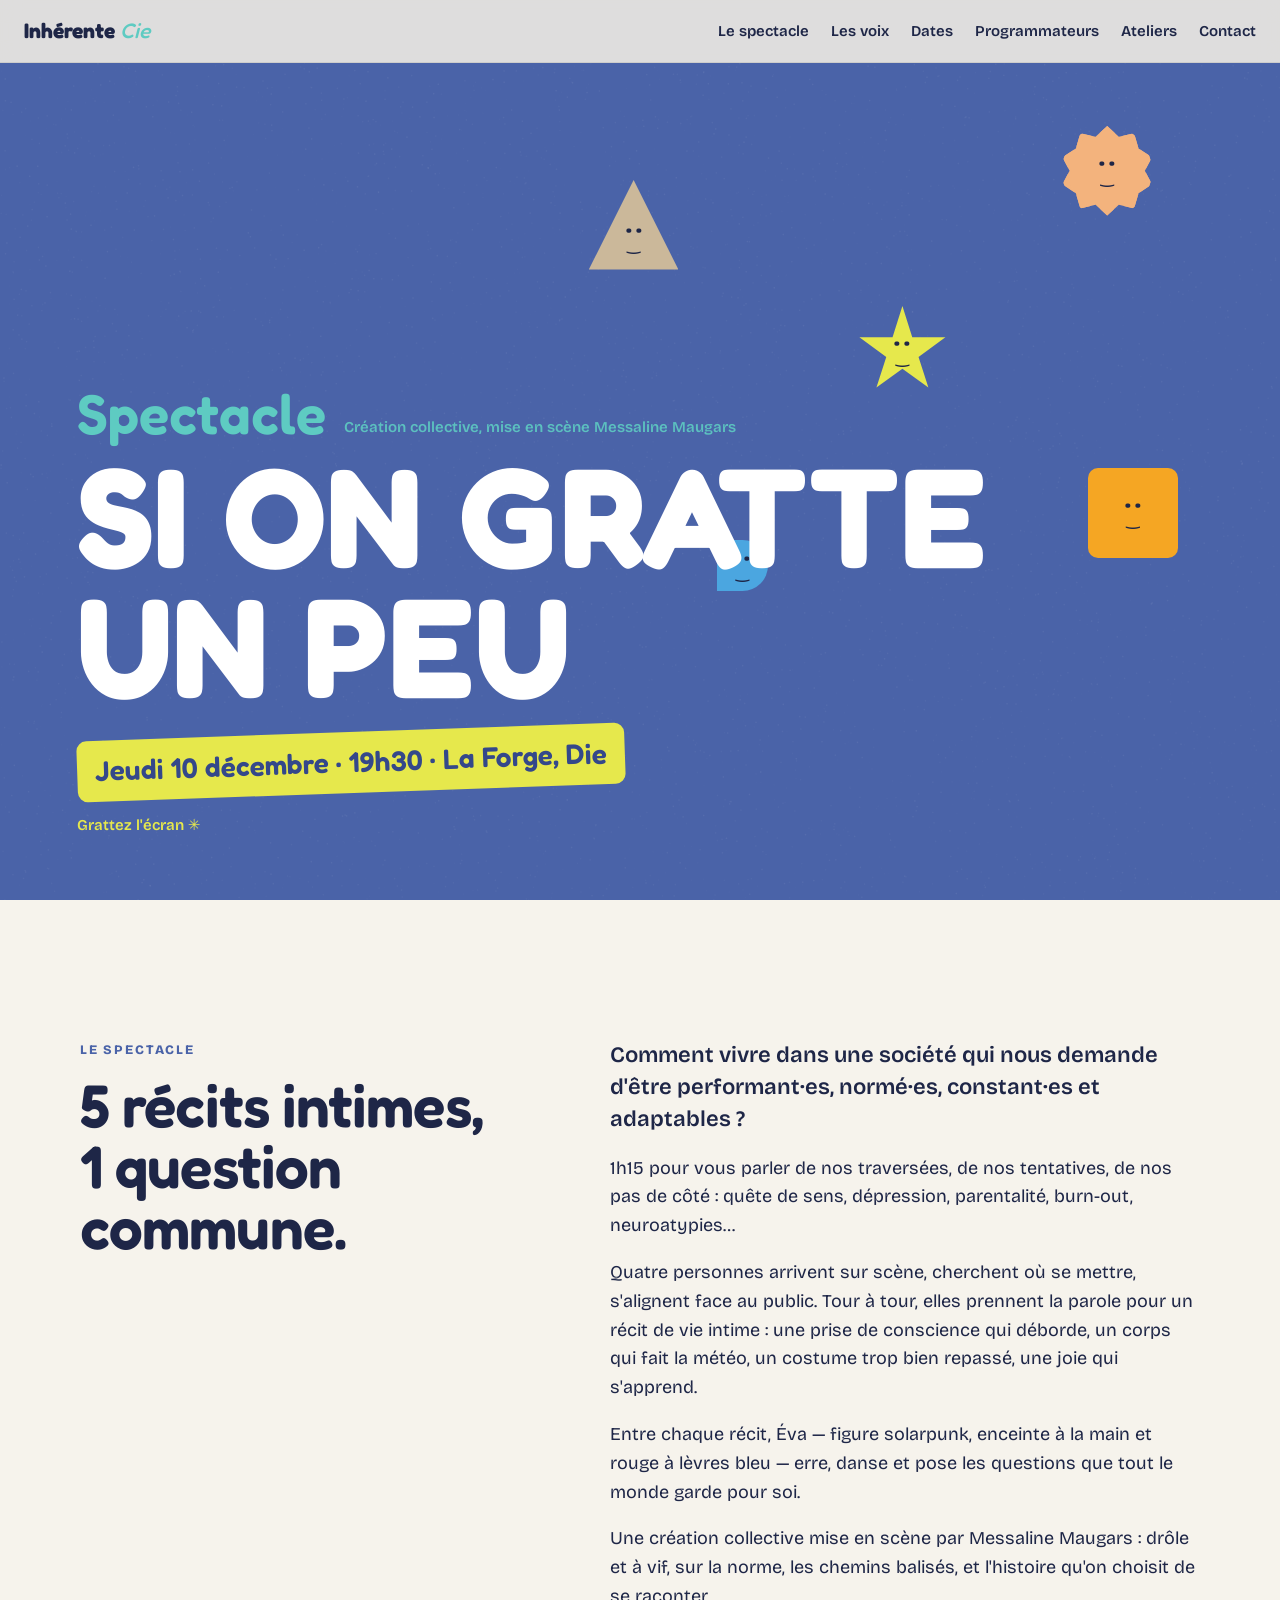
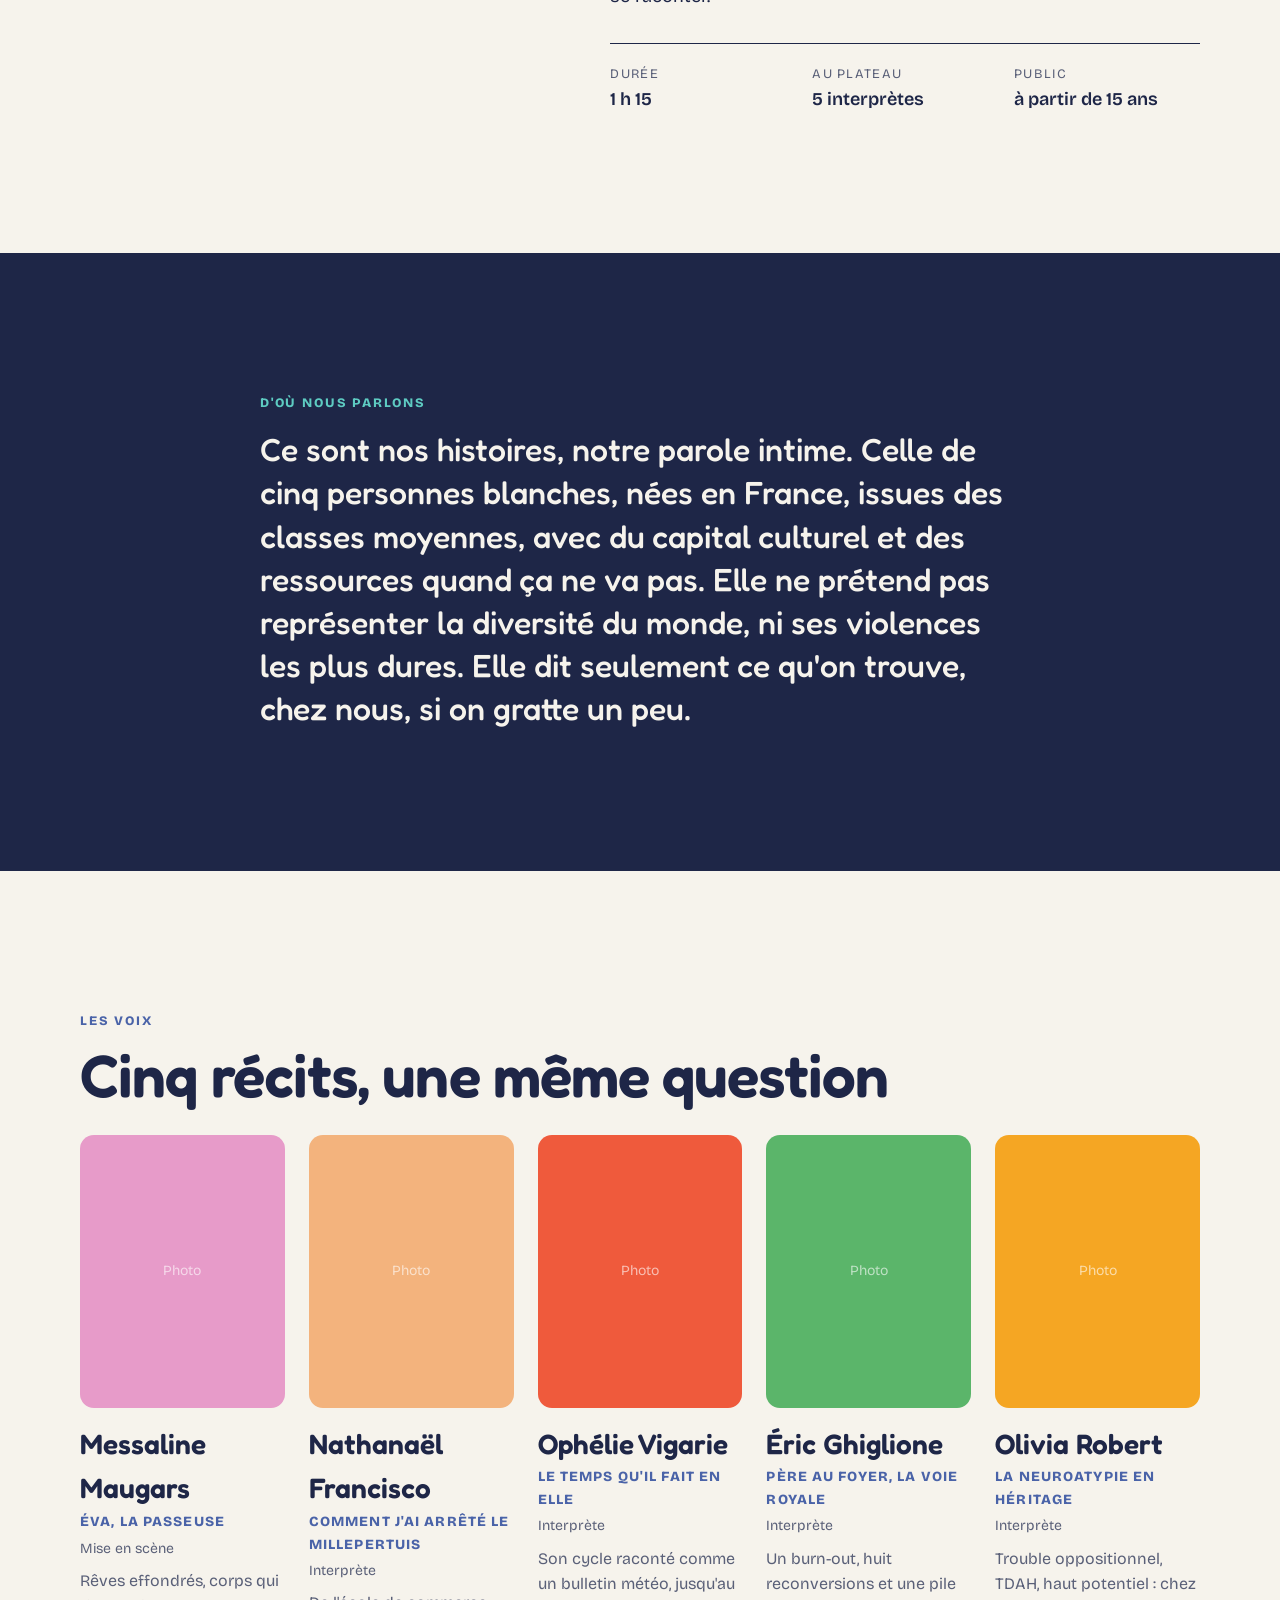
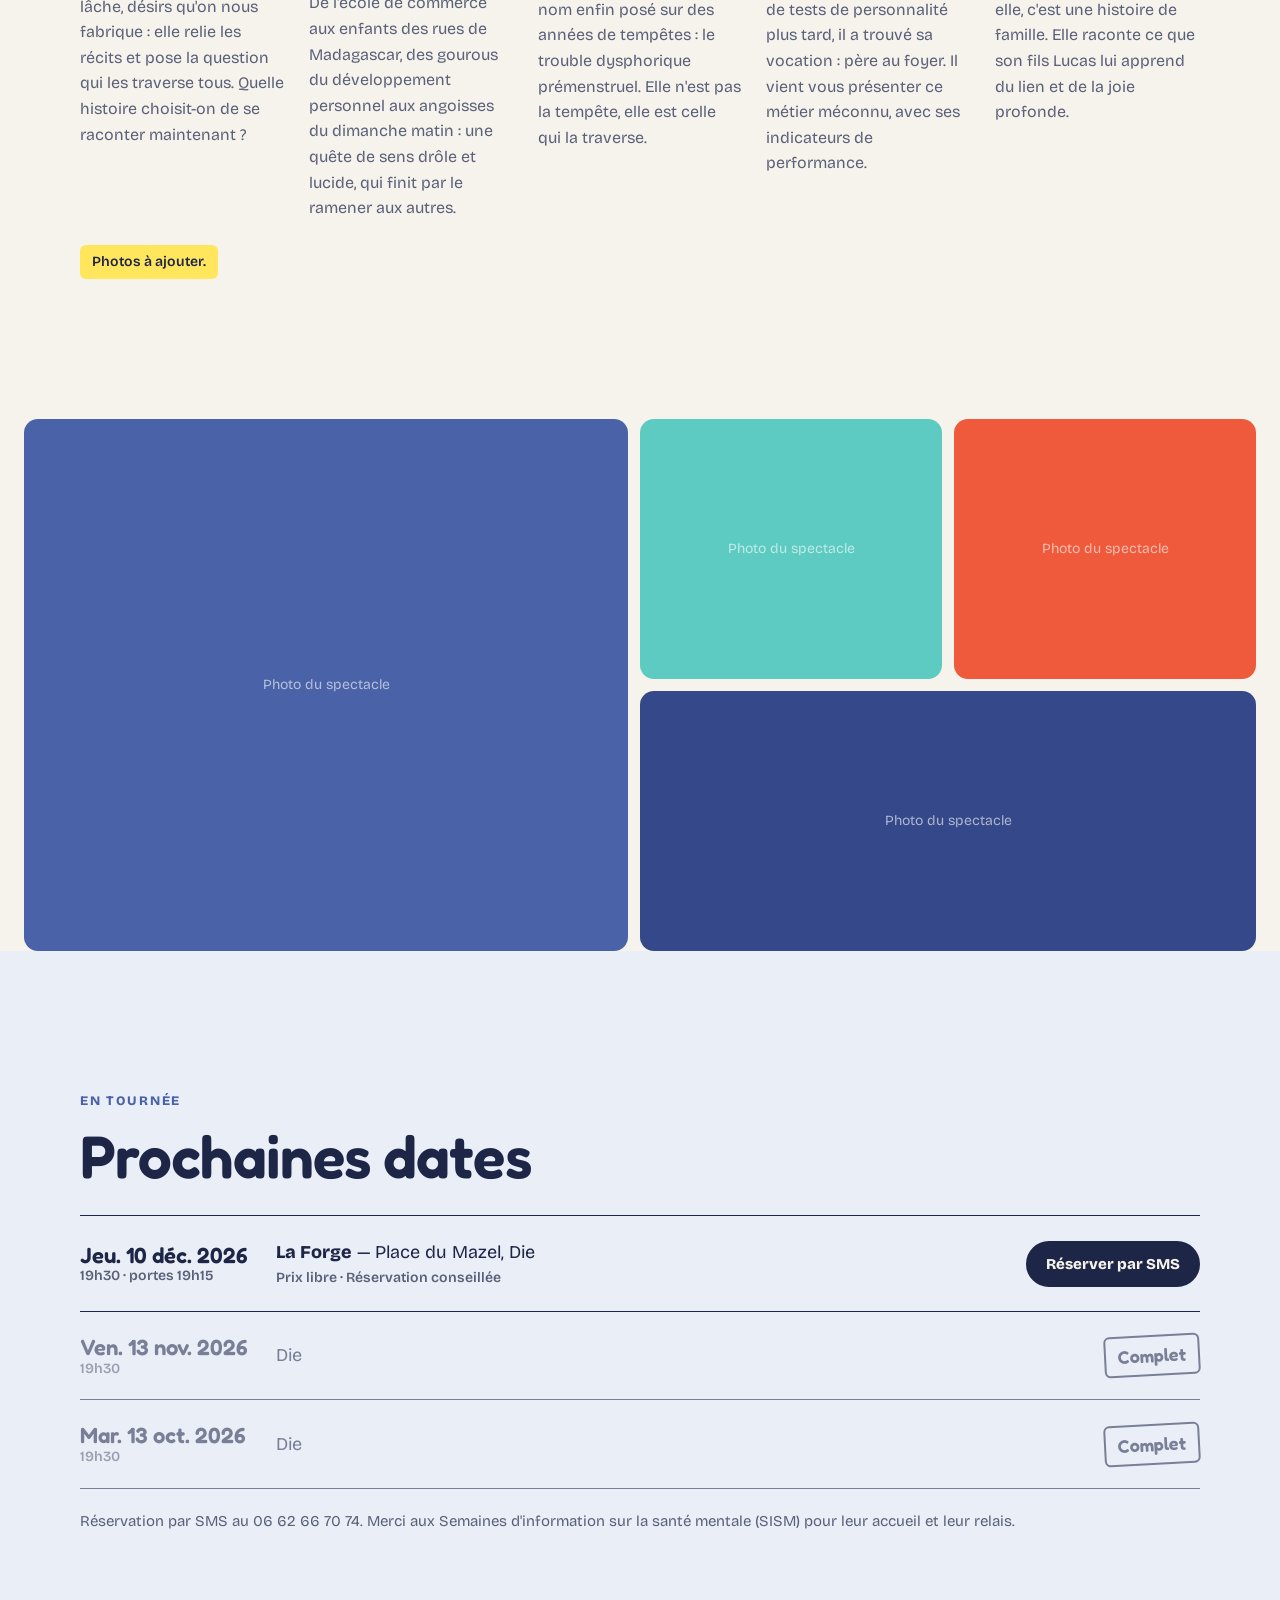
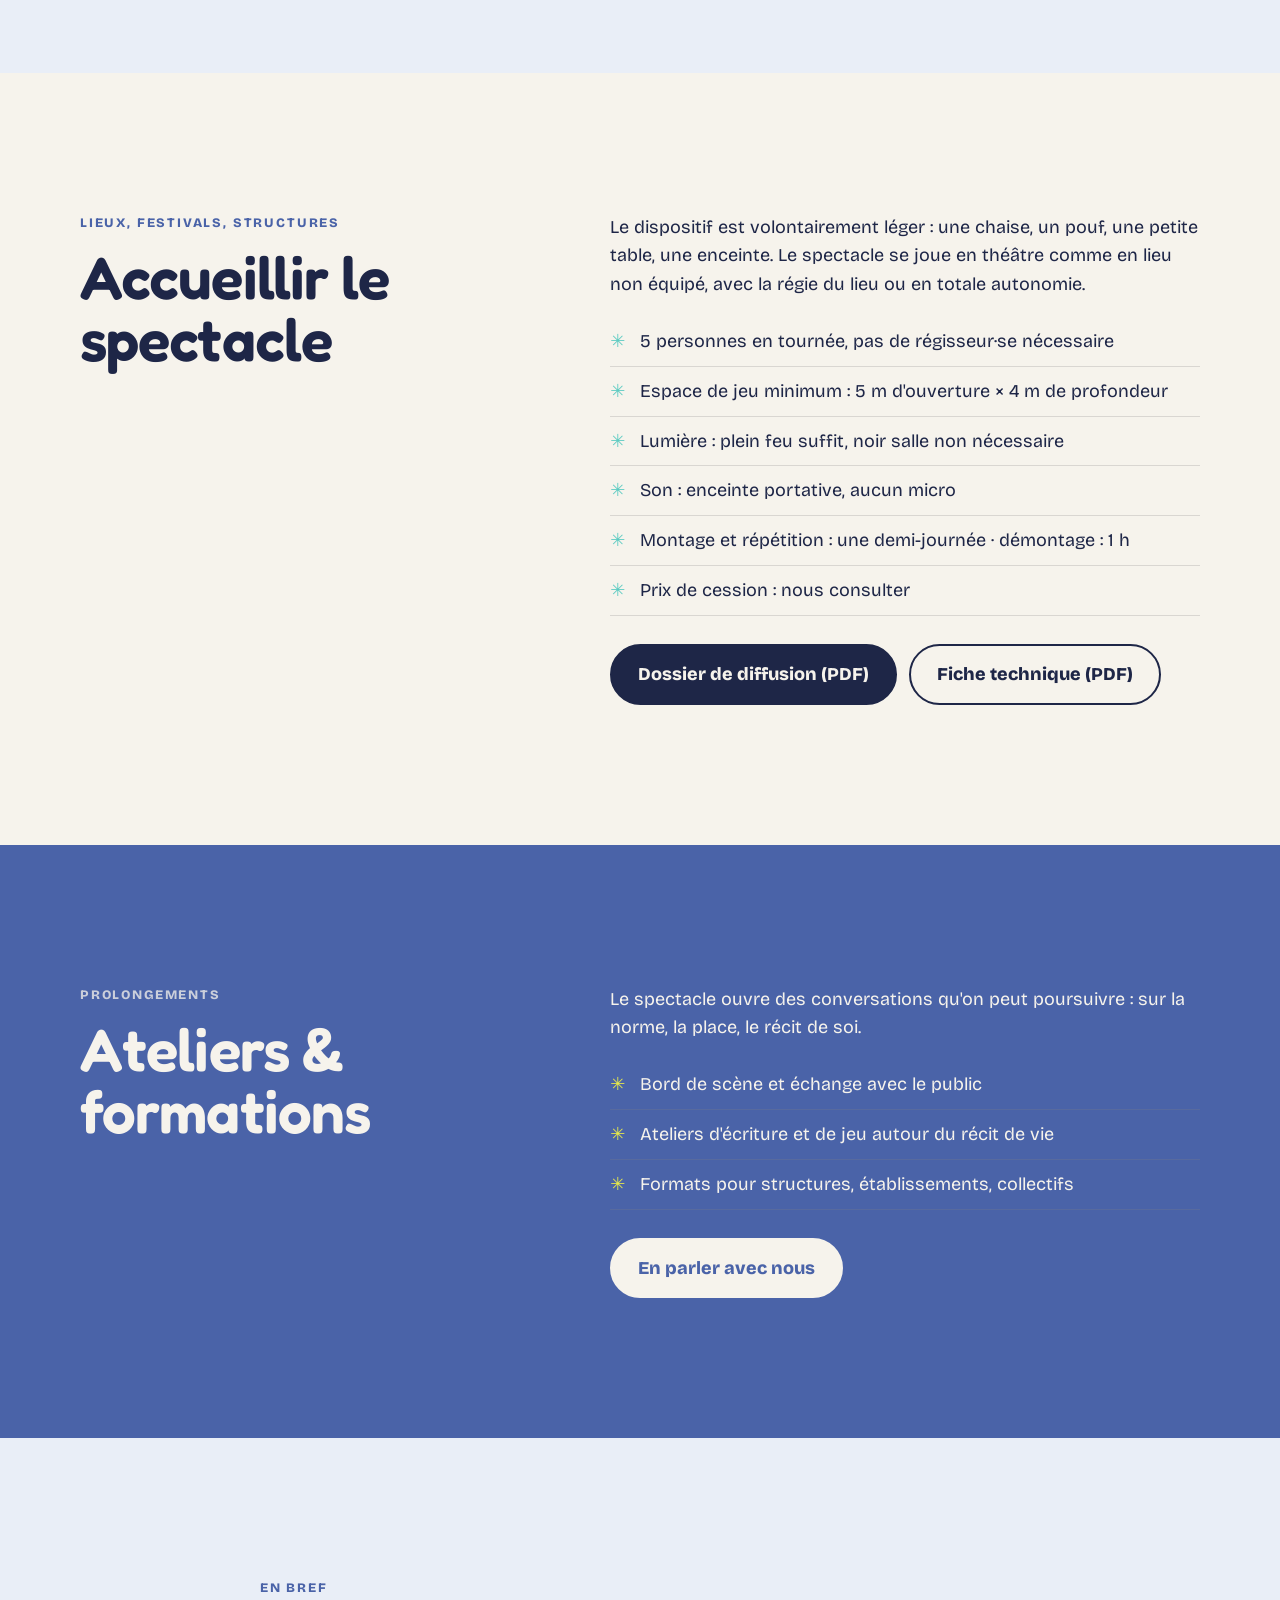
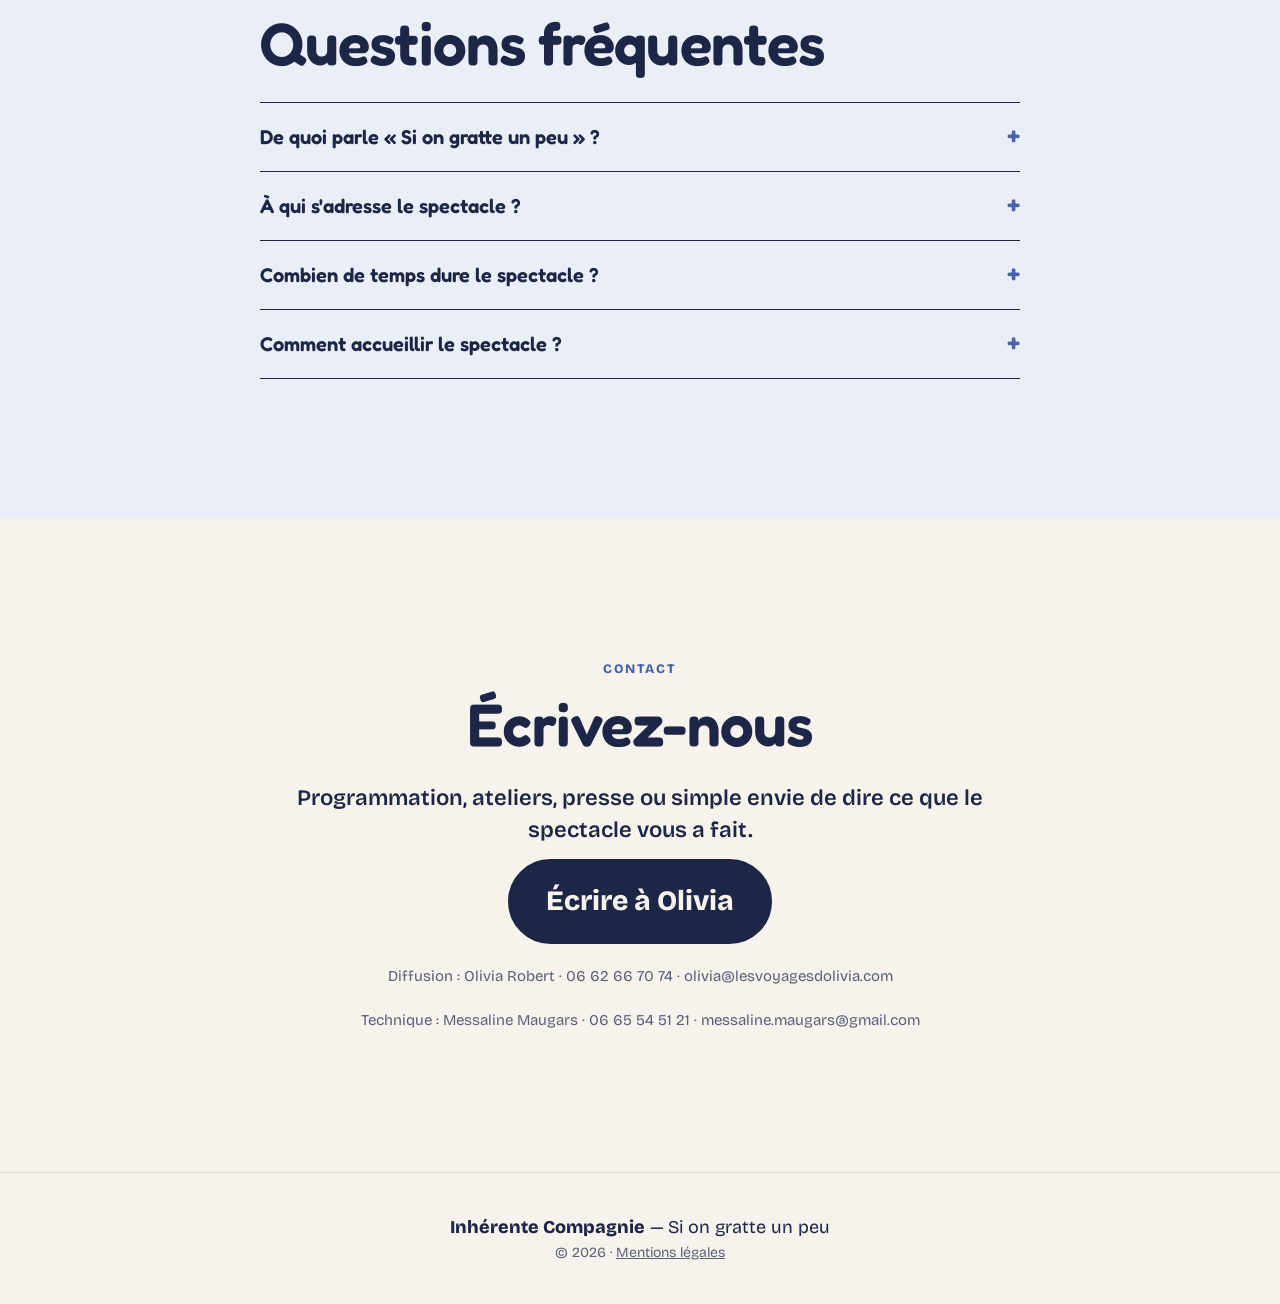
==== index.html @ b178ad60 "SEO / GEO : données structurées, FAQ, sitemap, robots, llms.txt, favicon Co-Authored-By: Claude Opus" ====
<!DOCTYPE html>
<html lang="fr">
<head>
  <meta charset="utf-8">
  <meta name="viewport" content="width=device-width, initial-scale=1">
  <title>Si on gratte un peu — spectacle sur la santé mentale et la norme · Inhérente Compagnie (Die, Drôme)</title>
  <meta name="description" content="Spectacle de théâtre sur la santé mentale : 5 récits intimes (burn-out, dépression, neuroatypies, parentalité, quête de sens). Création collective d'Inhérente Compagnie, Die (Drôme). 1h15, dès 15 ans. Dates, dossier de diffusion, ateliers.">
  <link rel="canonical" href="https://si-on-gratte-un-peu.nathanael-francisco.workers.dev/">
  <meta name="theme-color" content="#34488A">
  <link rel="icon" href="favicon.svg" type="image/svg+xml">
  <meta property="og:title" content="Si on gratte un peu — Inhérente Compagnie">
  <meta property="og:description" content="5 récits intimes, 1 question commune : comment vivre dans une société qui nous veut performant·es, normé·es et constant·es ? Théâtre, 1h15, dès 15 ans.">
  <meta property="og:type" content="website">
  <meta property="og:url" content="https://si-on-gratte-un-peu.nathanael-francisco.workers.dev/">
  <meta property="og:image" content="https://si-on-gratte-un-peu.nathanael-francisco.workers.dev/og-image.jpg">
  <meta property="og:image:width" content="1200">
  <meta property="og:image:height" content="630">
  <meta property="og:locale" content="fr_FR">
  <meta name="twitter:card" content="summary_large_image">
  <meta name="twitter:image" content="https://si-on-gratte-un-peu.nathanael-francisco.workers.dev/og-image.jpg">
  <link rel="stylesheet" href="style.css">
  <script type="application/ld+json">
{
 "@context": "https://schema.org",
 "@graph": [
  {
   "@type": "WebSite",
   "@id": "https://si-on-gratte-un-peu.nathanael-francisco.workers.dev/#site",
   "name": "Si on gratte un peu",
   "url": "https://si-on-gratte-un-peu.nathanael-francisco.workers.dev/",
   "inLanguage": "fr"
  },
  {
   "@type": "PerformingGroup",
   "@id": "https://si-on-gratte-un-peu.nathanael-francisco.workers.dev/#compagnie",
   "name": "Inhérente Compagnie",
   "url": "https://si-on-gratte-un-peu.nathanael-francisco.workers.dev/",
   "location": {
    "@type": "Place",
    "name": "Die",
    "address": {
     "@type": "PostalAddress",
     "addressLocality": "Die",
     "postalCode": "26150",
     "addressRegion": "Drôme",
     "addressCountry": "FR"
    }
   },
   "member": [
    {
     "@type": "Person",
     "name": "Messaline Maugars",
     "jobTitle": "Mise en scène, interprète d'Éva"
    },
    {
     "@type": "Person",
     "name": "Nathanaël Francisco",
     "jobTitle": "Interprète"
    },
    {
     "@type": "Person",
     "name": "Ophélie Vigarie",
     "jobTitle": "Interprète"
    },
    {
     "@type": "Person",
     "name": "Éric Ghiglione",
     "jobTitle": "Interprète"
    },
    {
     "@type": "Person",
     "name": "Olivia Robert",
     "jobTitle": "Interprète"
    }
   ],
   "contactPoint": {
    "@type": "ContactPoint",
    "contactType": "Diffusion",
    "name": "Olivia Robert",
    "email": "olivia@lesvoyagesdolivia.com",
    "telephone": "+33662667074"
   }
  },
  {
   "@type": "CreativeWork",
   "@id": "https://si-on-gratte-un-peu.nathanael-francisco.workers.dev/#spectacle",
   "name": "Si on gratte un peu",
   "genre": [
    "Théâtre",
    "Récit de vie",
    "Seul-en-scène"
   ],
   "inLanguage": "fr",
   "typicalAgeRange": "15-",
   "timeRequired": "PT1H15M",
   "about": [
    "Santé mentale",
    "Norme sociale",
    "Burn-out",
    "Dépression",
    "Neuroatypie",
    "Parentalité",
    "Trouble dysphorique prémenstruel",
    "Quête de sens"
   ],
   "description": "Création collective : quatre récits de vie et une passeuse. Comment vivre dans une société qui nous demande d'être performant·es, normé·es, constant·es et adaptables ?",
   "director": {
    "@type": "Person",
    "name": "Messaline Maugars"
   },
   "creator": {
    "@id": "https://si-on-gratte-un-peu.nathanael-francisco.workers.dev/#compagnie"
   },
   "image": "https://si-on-gratte-un-peu.nathanael-francisco.workers.dev/og-image.jpg"
  },
  {
   "@type": "TheaterEvent",
   "name": "Si on gratte un peu",
   "startDate": "2026-12-10T19:30:00+01:00",
   "doorTime": "2026-12-10T19:15:00+01:00",
   "duration": "PT1H15M",
   "eventStatus": "https://schema.org/EventScheduled",
   "eventAttendanceMode": "https://schema.org/OfflineEventAttendanceMode",
   "location": {
    "@type": "Place",
    "name": "La Forge",
    "address": {
     "@type": "PostalAddress",
     "streetAddress": "Place du Mazel",
     "addressLocality": "Die",
     "postalCode": "26150",
     "addressRegion": "Drôme",
     "addressCountry": "FR"
    }
   },
   "image": "https://si-on-gratte-un-peu.nathanael-francisco.workers.dev/og-image.jpg",
   "description": "Théâtre, 5 récits intimes sur la santé mentale et la norme. Dès 15 ans. Prix libre, réservation conseillée par SMS au 06 62 66 70 74.",
   "performer": {
    "@id": "https://si-on-gratte-un-peu.nathanael-francisco.workers.dev/#compagnie"
   },
   "organizer": {
    "@id": "https://si-on-gratte-un-peu.nathanael-francisco.workers.dev/#compagnie"
   },
   "workPerformed": {
    "@id": "https://si-on-gratte-un-peu.nathanael-francisco.workers.dev/#spectacle"
   },
   "typicalAgeRange": "15-",
   "isAccessibleForFree": false,
   "offers": {
    "@type": "Offer",
    "description": "Prix libre",
    "url": "https://si-on-gratte-un-peu.nathanael-francisco.workers.dev/#dates",
    "availability": "https://schema.org/InStock"
   }
  },
  {
   "@type": "FAQPage",
   "mainEntity": [
    {
     "@type": "Question",
     "name": "De quoi parle « Si on gratte un peu » ?",
     "acceptedAnswer": {
      "@type": "Answer",
      "text": "De santé mentale et de norme : quatre personnes racontent un pan de leur vie (quête de sens, trouble dysphorique prémenstruel, burn-out et reconversion, neuroatypie et parentalité), reliées par Éva, une passeuse qui interroge la salle."
     }
    },
    {
     "@type": "Question",
     "name": "À qui s'adresse le spectacle ?",
     "acceptedAnswer": {
      "@type": "Answer",
      "text": "À toute personne à partir de 15 ans : grand public, lycées, structures de santé mentale, médiathèques, festivals, entreprises et collectivités."
     }
    },
    {
     "@type": "Question",
     "name": "Combien de temps dure le spectacle ?",
     "acceptedAnswer": {
      "@type": "Answer",
      "text": "1 h 15, sans entracte. Il peut être suivi d'un bord de scène avec l'équipe."
     }
    },
    {
     "@type": "Question",
     "name": "Comment accueillir le spectacle ?",
     "acceptedAnswer": {
      "@type": "Answer",
      "text": "Le dispositif est léger (une chaise, un pouf, une table, une enceinte) et joue en salle équipée ou non. Contact diffusion : Olivia Robert, 06 62 66 70 74, olivia@lesvoyagesdolivia.com. Dossier de diffusion et fiche technique téléchargeables sur le site."
     }
    }
   ]
  }
 ]
}
  </script>
</head>
<body>

<header class="nav">
  <a href="#top" class="nav__logo">Inhérente <em>Cie</em></a>
  <button class="nav__toggle" aria-expanded="false" aria-controls="menu">Menu</button>
  <nav id="menu" class="nav__links">
    <a href="#spectacle">Le spectacle</a>
    <a href="#equipe">Les voix</a>
    <a href="#dates">Dates</a>
    <a href="#pros">Programmateurs</a>
    <a href="#ateliers">Ateliers</a>
    <a href="#contact">Contact</a>
  </nav>
</header>

<main id="top">

  <!-- HERO : carte à gratter -->
  <section class="hero">
    <div class="hero__reveal" aria-hidden="true">
      <p>Qui est vraiment libre ?</p>
      <p>J'avance ou j'avance pas ?</p>
      <p>Réussir, ça veut dire quoi ?</p>
      <p>Quelle histoire je décide de me raconter ?</p>
    </div>
    <canvas class="hero__scratch" aria-hidden="true"></canvas>
    <div class="shapes" aria-hidden="true">
      <span class="shape shape--flower"></span>
      <span class="shape shape--star"></span>
      <span class="shape shape--tri"></span>
      <span class="shape shape--square"></span>
      <span class="shape shape--moon"></span>
    </div>
    <div class="hero__title">
      <p class="hero__kicker">Spectacle <small>Création collective, mise en scène Messaline Maugars</small></p>
      <h1>Si on gratte<br>un peu</h1>
      <a class="hero__date" href="#dates">Jeudi 10 décembre · 19h30 · La Forge, Die</a>
      <p class="hero__hint">Grattez l'écran ✳</p>
    </div>
  </section>

  <!-- LE SPECTACLE -->
  <section id="spectacle" class="section">
    <div class="wrap two-col">
      <div>
        <p class="kicker">Le spectacle</p>
        <h2>5 récits intimes,<br>1 question commune.</h2>
      </div>
      <div class="prose">
        <p class="lead">Comment vivre dans une société qui nous demande d'être performant·es, normé·es, constant·es et adaptables ?</p>
        <p>1h15 pour vous parler de nos traversées, de nos tentatives, de nos pas de côté : quête de sens, dépression, parentalité, burn-out, neuroatypies…</p>
        <p>Quatre personnes arrivent sur scène, cherchent où se mettre, s'alignent face au public. Tour à tour, elles prennent la parole pour un récit de vie intime : une prise de conscience qui déborde, un corps qui fait la météo, un costume trop bien repassé, une joie qui s'apprend.</p>
        <p>Entre chaque récit, Éva — figure solarpunk, enceinte à la main et rouge à lèvres bleu — erre, danse et pose les questions que tout le monde garde pour soi.</p>
        <p>Une création collective mise en scène par Messaline Maugars : drôle et à vif, sur la norme, les chemins balisés, et l'histoire qu'on choisit de se raconter.</p>
        <dl class="facts">
          <div><dt>Durée</dt><dd>1 h 15</dd></div>
          <div><dt>Au plateau</dt><dd>5 interprètes</dd></div>
          <div><dt>Public</dt><dd>à partir de 15 ans</dd></div>
        </dl>
      </div>
    </div>
  </section>

  <!-- D'OÙ NOUS PARLONS -->
  <section class="section section--ink">
    <div class="wrap narrow">
      <p class="kicker">D'où nous parlons</p>
      <p class="statement">Ce sont nos histoires, notre parole intime. Celle de cinq personnes blanches, nées en France, issues des classes moyennes, avec du capital culturel et des ressources quand ça ne va pas. Elle ne prétend pas représenter la diversité du monde, ni ses violences les plus dures. Elle dit seulement ce qu'on trouve, chez nous, si on gratte un peu.</p>
    </div>
  </section>

  <!-- L'ÉQUIPE -->
  <section id="equipe" class="section">
    <div class="wrap">
      <p class="kicker">Les voix</p>
      <h2>Cinq récits, une même question</h2>
      <div class="cards">
        <article class="card">
          <div class="card__img" style="--tone:#E79BC9"><span>Photo</span></div>
          <h3>Messaline Maugars</h3>
          <p class="card__role">Éva, la passeuse</p>
          <p class="card__sub">Mise en scène</p>
          <p>Rêves effondrés, corps qui lâche, désirs qu'on nous fabrique : elle relie les récits et pose la question qui les traverse tous. Quelle histoire choisit-on de se raconter maintenant ?</p>
        </article>
        <article class="card">
          <div class="card__img" style="--tone:#F3B37D"><span>Photo</span></div>
          <h3>Nathanaël Francisco</h3>
          <p class="card__role">Comment j'ai arrêté le millepertuis</p>
          <p class="card__sub">Interprète</p>
          <p>De l'école de commerce aux enfants des rues de Madagascar, des gourous du développement personnel aux angoisses du dimanche matin : une quête de sens drôle et lucide, qui finit par le ramener aux autres.</p>
        </article>
        <article class="card">
          <div class="card__img" style="--tone:#EF5A3C"><span>Photo</span></div>
          <h3>Ophélie Vigarie</h3>
          <p class="card__role">Le temps qu'il fait en elle</p>
          <p class="card__sub">Interprète</p>
          <p>Son cycle raconté comme un bulletin météo, jusqu'au nom enfin posé sur des années de tempêtes : le trouble dysphorique prémenstruel. Elle n'est pas la tempête, elle est celle qui la traverse.</p>
        </article>
        <article class="card">
          <div class="card__img" style="--tone:#5BB56A"><span>Photo</span></div>
          <h3>Éric Ghiglione</h3>
          <p class="card__role">Père au foyer, la voie royale</p>
          <p class="card__sub">Interprète</p>
          <p>Un burn-out, huit reconversions et une pile de tests de personnalité plus tard, il a trouvé sa vocation : père au foyer. Il vient vous présenter ce métier méconnu, avec ses indicateurs de performance.</p>
        </article>
        <article class="card">
          <div class="card__img" style="--tone:#F5A623"><span>Photo</span></div>
          <h3>Olivia Robert</h3>
          <p class="card__role">La neuroatypie en héritage</p>
          <p class="card__sub">Interprète</p>
          <p>Trouble oppositionnel, TDAH, haut potentiel : chez elle, c'est une histoire de famille. Elle raconte ce que son fils Lucas lui apprend du lien et de la joie profonde.</p>
        </article>
      </div>
      <p class="todo-block">Photos à ajouter.</p>
    </div>
  </section>

  <!-- GALERIE -->
  <section class="section section--tight">
    <div class="gallery">
      <figure style="--tone:#4A63A8"><span>Photo du spectacle</span></figure>
      <figure style="--tone:#5ECBC2"><span>Photo du spectacle</span></figure>
      <figure style="--tone:#EF5A3C"><span>Photo du spectacle</span></figure>
      <figure style="--tone:#34488A"><span>Photo du spectacle</span></figure>
    </div>
  </section>

  <!-- DATES -->
  <section id="dates" class="section section--paper">
    <div class="wrap">
      <p class="kicker">En tournée</p>
      <h2>Prochaines dates</h2>
      <ul class="dates">
        <li class="dates--next">
          <time>Jeu. 10 déc. 2026<small>19h30 · portes 19h15</small></time>
          <span class="dates__place"><strong>La Forge</strong> — Place du Mazel, Die<br><small>Prix libre · Réservation conseillée</small></span>
          <a class="btn btn--small" href="sms:+33662667074">Réserver par SMS</a>
        </li>
        <li class="dates--past">
          <time>Ven. 13 nov. 2026<small>19h30</small></time>
          <span class="dates__place">Die</span>
          <span class="tag">Complet</span>
        </li>
        <li class="dates--past">
          <time>Mar. 13 oct. 2026<small>19h30</small></time>
          <span class="dates__place">Die</span>
          <span class="tag">Complet</span>
        </li>
      </ul>
      <p class="dates__note">Réservation par SMS au 06 62 66 70 74. Merci aux Semaines d'information sur la santé mentale (SISM) pour leur accueil et leur relais.</p>
    </div>
  </section>

  <!-- PROGRAMMATEURS -->
  <section id="pros" class="section">
    <div class="wrap two-col">
      <div>
        <p class="kicker">Lieux, festivals, structures</p>
        <h2>Accueillir le spectacle</h2>
      </div>
      <div class="prose">
        <p>Le dispositif est volontairement léger : une chaise, un pouf, une petite table, une enceinte. Le spectacle se joue en théâtre comme en lieu non équipé, avec la régie du lieu ou en totale autonomie.</p>
        <ul class="checklist">
          <li>5 personnes en tournée, pas de régisseur·se nécessaire</li>
          <li>Espace de jeu minimum : 5 m d'ouverture × 4 m de profondeur</li>
          <li>Lumière : plein feu suffit, noir salle non nécessaire</li>
          <li>Son : enceinte portative, aucun micro</li>
          <li>Montage et répétition : une demi-journée · démontage : 1 h</li>
          <li>Prix de cession : nous consulter</li>
        </ul>
        <div class="btn-row">
          <a class="btn" href="docs/dossier-de-diffusion.pdf" download>Dossier de diffusion (PDF)</a>
          <a class="btn btn--ghost" href="docs/fiche-technique.pdf" download>Fiche technique (PDF)</a>
        </div>
      </div>
    </div>
  </section>

  <!-- ATELIERS -->
  <section id="ateliers" class="section section--blue">
    <div class="wrap two-col">
      <div>
        <p class="kicker">Prolongements</p>
        <h2>Ateliers &amp; formations</h2>
      </div>
      <div class="prose">
        <p>Le spectacle ouvre des conversations qu'on peut poursuivre : sur la norme, la place, le récit de soi.</p>
        <ul class="checklist">
          <li>Bord de scène et échange avec le public</li>
          <li>Ateliers d'écriture et de jeu autour du récit de vie</li>
          <li>Formats pour structures, établissements, collectifs</li>
        </ul>
        <a class="btn btn--light" href="#contact">En parler avec nous</a>
      </div>
    </div>
  </section>

  <!-- QUESTIONS -->
  <section id="questions" class="section section--paper">
    <div class="wrap narrow">
      <p class="kicker">En bref</p>
      <h2>Questions fréquentes</h2>
      <details class="faq"><summary>De quoi parle « Si on gratte un peu » ?</summary><p>De santé mentale et de norme : quatre personnes racontent un pan de leur vie (quête de sens, trouble dysphorique prémenstruel, burn-out et reconversion, neuroatypie et parentalité), reliées par Éva, une passeuse qui interroge la salle.</p></details>
      <details class="faq"><summary>À qui s'adresse le spectacle ?</summary><p>À toute personne à partir de 15 ans : grand public, lycées, structures de santé mentale, médiathèques, festivals, entreprises et collectivités.</p></details>
      <details class="faq"><summary>Combien de temps dure le spectacle ?</summary><p>1 h 15, sans entracte. Il peut être suivi d'un bord de scène avec l'équipe.</p></details>
      <details class="faq"><summary>Comment accueillir le spectacle ?</summary><p>Le dispositif est léger (une chaise, un pouf, une table, une enceinte) et joue en salle équipée ou non. Contact diffusion : Olivia Robert, 06 62 66 70 74, olivia@lesvoyagesdolivia.com. Dossier de diffusion et fiche technique téléchargeables sur le site.</p></details>
    </div>
  </section>

  <!-- CONTACT -->
  <section id="contact" class="section">
    <div class="wrap narrow center">
      <p class="kicker">Contact</p>
      <h2>Écrivez-nous</h2>
      <p class="lead">Programmation, ateliers, presse ou simple envie de dire ce que le spectacle vous a fait.</p>
      <a class="btn btn--big" href="mailto:olivia@lesvoyagesdolivia.com">Écrire à Olivia</a>
      <p class="dates__note">Diffusion : Olivia Robert · 06 62 66 70 74 · olivia@lesvoyagesdolivia.com</p>
      <p class="dates__note">Technique : Messaline Maugars · 06 65 54 51 21 · messaline.maugars@gmail.com</p>
    </div>
  </section>

</main>

<footer class="footer">
  <p><strong>Inhérente Compagnie</strong> — Si on gratte un peu</p>
  <p class="footer__small">© 2026 · <a href="mentions-legales.html">Mentions légales</a></p>
</footer>

<script src="script.js"></script>
<!-- Cloudflare Web Analytics --><script type='module' src='https://static.cloudflareinsights.com/beacon.min.js' data-cf-beacon='{"token": "e9c5924e8b8c4d1e94baeeb51bc5abc8"}'></script><!-- End Cloudflare Web Analytics -->
</body>
</html>
---- style.css ----
@font-face { font-family: "Fredoka"; src: url("fonts/fredoka-latin-500-normal.woff2") format("woff2"); font-weight: 500; font-display: swap; }
@font-face { font-family: "Fredoka"; src: url("fonts/fredoka-latin-600-normal.woff2") format("woff2"); font-weight: 600; font-display: swap; }
@font-face { font-family: "Fredoka"; src: url("fonts/fredoka-latin-700-normal.woff2") format("woff2"); font-weight: 700; font-display: swap; }
@font-face { font-family: "Bricolage Grotesque"; src: url("fonts/bricolage-grotesque-latin-400-normal.woff2") format("woff2"); font-weight: 400; font-display: swap; }
@font-face { font-family: "Bricolage Grotesque"; src: url("fonts/bricolage-grotesque-latin-600-normal.woff2") format("woff2"); font-weight: 600; font-display: swap; }
@font-face { font-family: "Bricolage Grotesque"; src: url("fonts/bricolage-grotesque-latin-800-normal.woff2") format("woff2"); font-weight: 800; font-display: swap; }

:root {
  --paper: #F6F3EC;
  --paper-2: #E9EEF7;
  --ink: #1E2647;
  --blue: #4A63A8;
  --blue-deep: #34488A;
  --teal: #5ECBC2;
  --yellow: #E6E84C;
  --muted: #5a6078;
  --display: "Fredoka", "Bricolage Grotesque", system-ui, sans-serif;
  --body: "Bricolage Grotesque", system-ui, sans-serif;
  --radius: 14px;
}

* { box-sizing: border-box; margin: 0; padding: 0; }
html { scroll-behavior: smooth; }
body {
  font-family: var(--body);
  background: var(--paper);
  color: var(--ink);
  font-size: 18px;
  line-height: 1.6;
  -webkit-font-smoothing: antialiased;
}
img { max-width: 100%; display: block; }
a { color: inherit; }

/* NAV */
.nav {
  position: fixed; inset: 0 0 auto 0; z-index: 50;
  display: flex; align-items: center; justify-content: space-between;
  padding: 14px 24px;
  background: rgba(243, 238, 228, .88);
  backdrop-filter: blur(10px);
  border-bottom: 1px solid rgba(23, 22, 20, .08);
}
.nav__logo { font-family: var(--display); font-weight: 700; font-size: 21px; text-decoration: none; }
.nav__logo em { font-weight: 500; color: var(--teal); }
.nav__links { display: flex; gap: 22px; }
.nav__links a { text-decoration: none; font-weight: 600; font-size: 15px; }
.nav__links a:hover { color: var(--blue); }
.nav__toggle { display: none; background: none; border: 1.5px solid var(--ink); border-radius: 99px; padding: 6px 14px; font: 600 14px var(--body); }

@media (max-width: 820px) {
  .nav__toggle { display: block; }
  .nav__links {
    position: absolute; top: 100%; left: 0; right: 0;
    flex-direction: column; gap: 0;
    background: var(--paper); border-bottom: 1px solid rgba(0,0,0,.1);
    display: none;
  }
  .nav__links.open { display: flex; }
  .nav__links a { padding: 14px 24px; border-top: 1px solid rgba(0,0,0,.06); }
}

/* HERO */
.hero {
  position: relative; height: 100svh; min-height: 600px;
  overflow: hidden; background: var(--blue-deep); color: #fff;
  touch-action: pan-y;
}
.hero__reveal {
  position: absolute; inset: 0;
  display: grid; grid-template-columns: repeat(2, 1fr); align-content: start; gap: 3vh 4vw;
  padding: calc(64px + 5vh) 6vw 0;
  background: var(--blue-deep);
}
.hero__reveal p {
  font-family: var(--display); font-weight: 600;
  font-size: clamp(18px, 2.6vw, 34px); line-height: 1.1; color: var(--yellow);
}
.hero__reveal p:nth-child(2) { color: var(--teal); }
.hero__reveal p:nth-child(3) { color: #F3B37D; }
.hero__reveal p:nth-child(4) { color: #E79BC9; }
.hero__reveal p:nth-child(even) { text-align: right; }
.hero__scratch { position: absolute; inset: 0; width: 100%; height: 100%; cursor: crosshair; }
.hero__title { position: absolute; left: 6vw; right: 6vw; bottom: 7vh; pointer-events: none; }
@media (max-width: 700px) { .hero__reveal { grid-template-columns: 1fr; gap: 10px; } .hero__reveal p:nth-child(even) { text-align: left; } .hero__reveal p:nth-child(n+3) { display: none; } }
.hero__kicker { font-family: var(--display); font-weight: 600; font-size: clamp(30px, 4.5vw, 56px); color: var(--teal); line-height: 1; display: flex; flex-wrap: wrap; align-items: end; gap: 6px 18px; }
.hero__kicker small { font-family: var(--body); font-weight: 600; font-size: 15px; color: var(--teal); opacity: .9; padding-bottom: 6px; }
.hero__title h1 {
  font-family: var(--display); font-weight: 700; color: #fff;
  font-size: clamp(60px, 11vw, 170px); line-height: .92; letter-spacing: .01em; text-transform: uppercase;
  margin: 10px 0 22px;
}
.hero__date {
  pointer-events: auto; display: inline-block; text-decoration: none;
  font-family: var(--display); font-weight: 600; font-size: clamp(18px, 2.4vw, 28px);
  color: var(--blue-deep); background: var(--yellow); padding: 8px 18px; border-radius: 10px;
  transform: rotate(-2deg);
}
.hero__hint { margin-top: 20px; font-weight: 600; font-size: 15px; color: var(--yellow); }
.hero.scratched .hero__hint { opacity: 0; transition: opacity .6s; }

/* Petites formes à visage (clin d'œil au flyer) */
.shapes { position: absolute; inset: 0; pointer-events: none; }
.shape { position: absolute; width: clamp(48px, 7vw, 96px); aspect-ratio: 1; animation: bob 5s ease-in-out infinite; }
.shape::after { /* visage */
  content: "• •\A ‿"; white-space: pre; position: absolute; inset: 0;
  display: grid; place-items: center; text-align: center;
  font: 700 clamp(10px, 1.3vw, 16px)/1 var(--body); color: var(--ink);
}
.shape--flower { top: 14%; right: 10%; background: #F3B37D; border-radius: 50%; box-shadow: 0 0 0 6px #F3B37D inset; clip-path: polygon(50% 0, 63% 12%, 80% 8%, 85% 25%, 100% 35%, 92% 50%, 100% 65%, 85% 75%, 80% 92%, 63% 88%, 50% 100%, 37% 88%, 20% 92%, 15% 75%, 0 65%, 8% 50%, 0 35%, 15% 25%, 20% 8%, 37% 12%); }
.shape--star { top: 34%; right: 26%; background: #E6E84C; clip-path: polygon(50% 0, 61% 35%, 98% 35%, 68% 57%, 79% 91%, 50% 70%, 21% 91%, 32% 57%, 2% 35%, 39% 35%); animation-delay: -1s; }
.shape--tri { top: 20%; left: 46%; background: #CBB89A; clip-path: polygon(50% 0, 100% 100%, 0 100%); animation-delay: -2s; }
.shape--tri::after { padding-top: 30%; }
.shape--square { top: 52%; right: 8%; background: #F5A623; border-radius: 10px; animation-delay: -3s; }
.shape--moon { top: 60%; right: 40%; background: #4BA6E0; border-radius: 0 999px 999px 0; width: clamp(28px, 4vw, 54px); animation-delay: -4s; }
@keyframes bob { 0%,100% { transform: translateY(0) rotate(0); } 50% { transform: translateY(-10px) rotate(4deg); } }
@media (max-width: 700px) { .shape--tri, .shape--moon { display: none; } .shape--star { top: 30%; right: 12%; } .shape--flower { top: 12%; right: 6%; } .shape--square { top: 22%; right: 34%; } }

/* SECTIONS */
.section { padding: clamp(72px, 12vw, 140px) 24px; }
.section--tight { padding: 0 24px; }
.section--ink { background: var(--ink); color: var(--paper); }
.section--paper { background: var(--paper-2); }
.section--blue { background: var(--blue); color: var(--paper); }
.wrap { max-width: 1120px; margin: 0 auto; }
.narrow { max-width: 760px; }
.center { text-align: center; }
.two-col { display: grid; grid-template-columns: 1fr 1.3fr; gap: 6vw; }
@media (max-width: 820px) { .two-col { grid-template-columns: 1fr; gap: 28px; } }

.kicker {
  font-size: 13px; font-weight: 800; letter-spacing: .14em; text-transform: uppercase;
  color: var(--blue); margin-bottom: 14px;
}
.section--ink .kicker { color: var(--teal); }
.section--blue .kicker { color: var(--paper); opacity: .75; }
h2 {
  font-family: var(--display); font-weight: 600;
  font-size: clamp(34px, 5vw, 60px); line-height: 1.02; letter-spacing: -.015em;
  margin-bottom: 28px;
}
.prose p { margin-bottom: 18px; }
.lead { font-size: 22px; line-height: 1.45; font-weight: 600; }
.statement { font-family: var(--display); font-weight: 500; font-size: clamp(22px, 2.6vw, 32px); line-height: 1.35; }

.facts { display: grid; grid-template-columns: repeat(3, 1fr); gap: 16px; margin-top: 32px; border-top: 1.5px solid var(--ink); padding-top: 20px; }
.facts dt { font-size: 13px; text-transform: uppercase; letter-spacing: .1em; color: var(--muted); }
.facts dd { font-weight: 600; }
@media (max-width: 560px) { .facts { grid-template-columns: 1fr; } }

/* CARDS */
.cards { display: grid; grid-template-columns: repeat(auto-fill, minmax(200px, 1fr)); gap: 24px; }
@media (max-width: 560px) { .cards { grid-template-columns: 1fr 1fr; gap: 16px; } .card h3 { font-size: 22px; } }
.card h3 { font-family: var(--display); font-weight: 600; font-size: 28px; margin-top: 14px; }
.equipe__lead { max-width: 720px; margin-bottom: 36px; }
.card__sub { font-size: 14px; color: var(--muted); margin: -4px 0 8px; }
.card h3 small { display: block; font-family: var(--body); font-size: 14px; font-weight: 600; color: var(--muted); }
.card__role { font-weight: 800; font-size: 14px; text-transform: uppercase; letter-spacing: .08em; color: var(--blue); margin-bottom: 8px; }
.card p:last-child { font-size: 16px; color: var(--muted); }
.card__img {
  aspect-ratio: 3/4; border-radius: var(--radius);
  background: var(--tone);
  display: grid; place-items: center; color: rgba(255,255,255,.6); font-size: 14px;
  overflow: hidden;
}
.card__img img { width: 100%; height: 100%; object-fit: cover; }
.card--eva .card__img { background: linear-gradient(160deg, var(--tone), var(--blue)); }

/* GALLERY */
.gallery { display: grid; grid-template-columns: 2fr 1fr 1fr; grid-template-rows: 260px 260px; gap: 12px; max-width: 1320px; margin: 0 auto; }
.gallery figure { background: var(--tone); border-radius: var(--radius); display: grid; place-items: center; color: rgba(255,255,255,.6); font-size: 14px; overflow: hidden; }
.gallery figure img { width: 100%; height: 100%; object-fit: cover; }
.gallery figure:first-child { grid-row: span 2; }
.gallery figure:last-child { grid-column: span 2; }
@media (max-width: 700px) {
  .gallery { grid-template-columns: 1fr 1fr; grid-template-rows: 220px 160px 160px; }
  .gallery figure:first-child { grid-row: auto; grid-column: span 2; }
  .gallery figure:last-child { grid-column: span 2; }
}

/* DATES */
.dates { list-style: none; border-top: 1.5px solid var(--ink); }
.dates li { display: grid; grid-template-columns: 180px 1fr auto; align-items: center; gap: 16px; padding: 22px 0; border-bottom: 1.5px solid var(--ink); }
.dates time { font-family: var(--display); font-weight: 600; font-size: 22px; line-height: 1.2; }
.dates time small, .dates__place small { display: block; font-family: var(--body); font-size: 14px; font-weight: 600; color: var(--muted); }
.dates--past { opacity: .55; }
.tag { font-family: var(--display); font-weight: 600; border: 2px solid var(--ink); padding: 4px 12px; border-radius: 6px; transform: rotate(-3deg); display: inline-block; }
.dates__note { margin-top: 20px; font-size: 15px; color: var(--muted); }
@media (max-width: 620px) { .dates li { grid-template-columns: 1fr; gap: 6px; } .dates .btn { justify-self: start; } }

/* LISTS & BUTTONS */
.checklist { list-style: none; margin: 8px 0 28px; }
.checklist li { padding: 10px 0 10px 30px; position: relative; border-bottom: 1px solid currentColor; border-color: rgba(127,127,127,.25); }
.checklist li::before { content: "✳"; position: absolute; left: 0; color: var(--teal); }
.section--blue .checklist li::before { color: var(--yellow); }

.btn {
  display: inline-block; text-decoration: none; font-weight: 800;
  padding: 14px 26px; border-radius: 99px;
  background: var(--ink); color: var(--paper); border: 2px solid var(--ink);
  transition: transform .15s, background .15s;
}
.btn:hover { transform: translateY(-2px); background: var(--blue); border-color: var(--blue); }
.btn--ghost { background: transparent; color: var(--ink); }
.btn--light { background: var(--paper); color: var(--blue); border-color: var(--paper); }
.btn--light:hover { background: var(--ink); color: var(--paper); border-color: var(--ink); }
.btn--small { padding: 9px 18px; font-size: 15px; }
.btn--big { font-size: clamp(18px, 3vw, 28px); padding: 18px 36px; margin-top: 12px; }
.btn-row { display: flex; gap: 12px; flex-wrap: wrap; }

/* À COMPLÉTER — à supprimer quand le contenu est prêt */
.todo { background: #FFE65C; color: var(--ink); font-size: 12px; font-weight: 800; padding: 1px 6px; border-radius: 4px; text-transform: uppercase; letter-spacing: .05em; vertical-align: middle; }
.todo-block { margin-top: 24px; display: inline-block; background: #FFE65C; color: var(--ink); font-size: 14px; font-weight: 600; padding: 6px 12px; border-radius: 6px; }

/* FOOTER */
.footer { padding: 40px 24px; text-align: center; border-top: 1px solid rgba(0,0,0,.1); }
.footer__small { font-size: 14px; color: var(--muted); }

@media (prefers-reduced-motion: reduce) { html { scroll-behavior: auto; } .btn { transition: none; } }

/* Page mentions légales */
.nav__back { text-decoration: none; font-weight: 600; font-size: 15px; }
.nav__back:hover { color: var(--blue); }
.legal { padding-top: 120px; }
.legal h3 { font-family: var(--display); font-weight: 600; font-size: 22px; margin: 32px 0 10px; color: var(--blue-deep); }
.legal p { margin-bottom: 12px; }
.footer a { color: inherit; }

/* FAQ */
.faq { border-bottom: 1.5px solid var(--ink); padding: 18px 0; }
.faq:first-of-type { border-top: 1.5px solid var(--ink); }
.faq summary { font-family: var(--display); font-weight: 600; font-size: 20px; cursor: pointer; list-style: none; display: flex; justify-content: space-between; gap: 16px; }
.faq summary::-webkit-details-marker { display: none; }
.faq summary::after { content: "+"; color: var(--blue); font-size: 26px; line-height: 1; }
.faq[open] summary::after { content: "–"; }
.faq p { margin-top: 10px; color: var(--muted); }
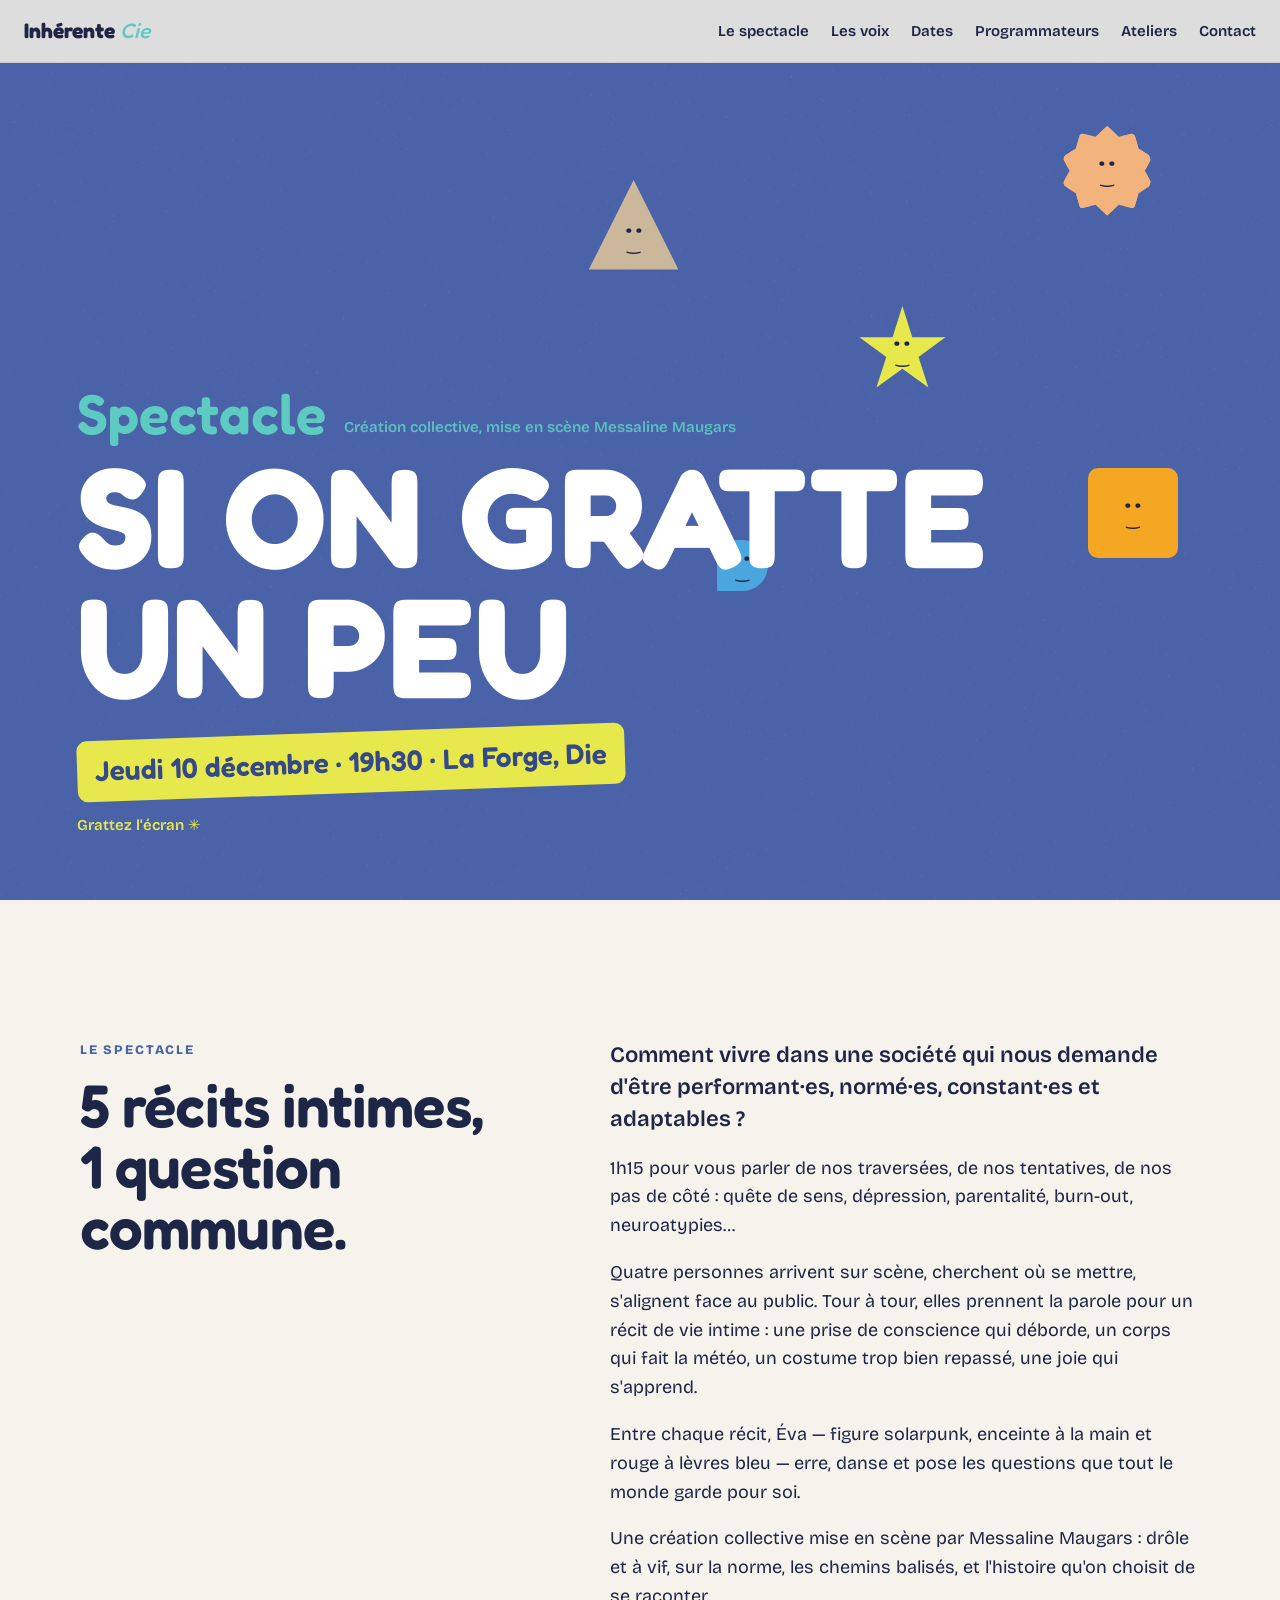
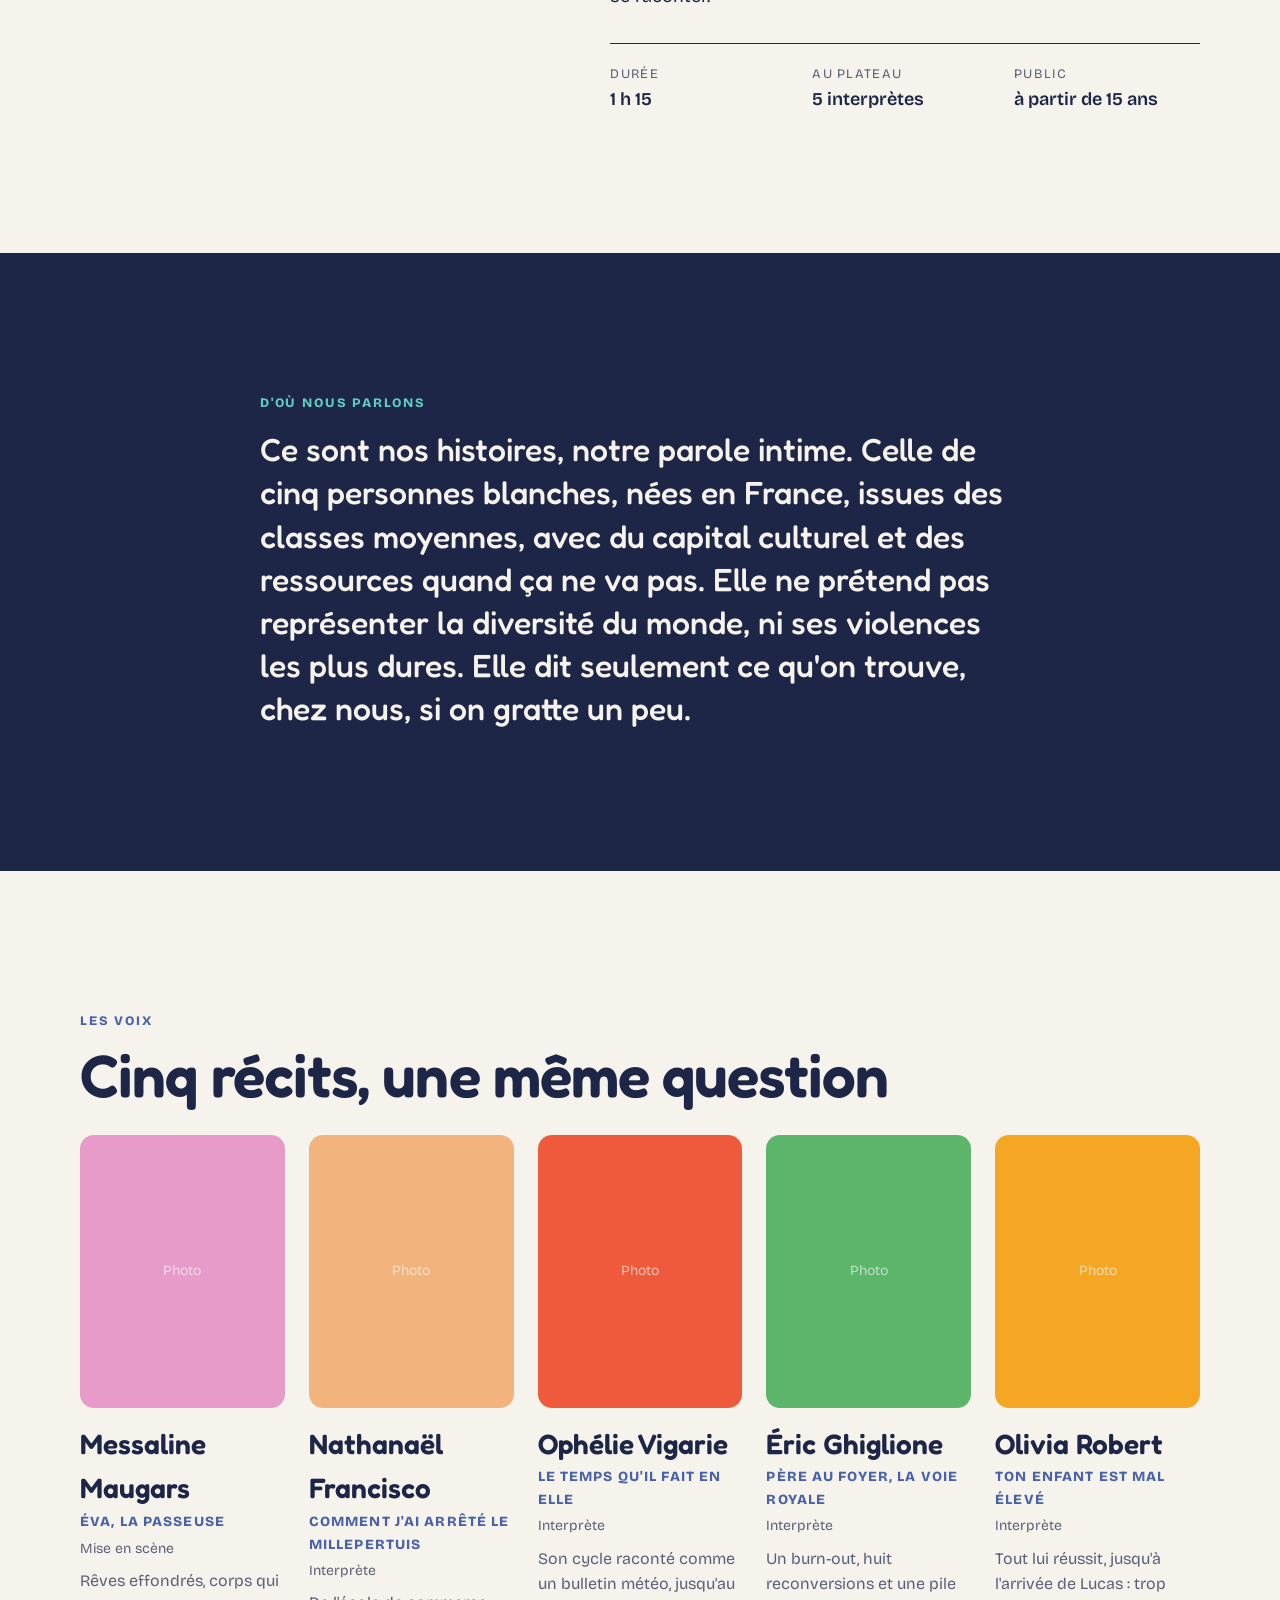
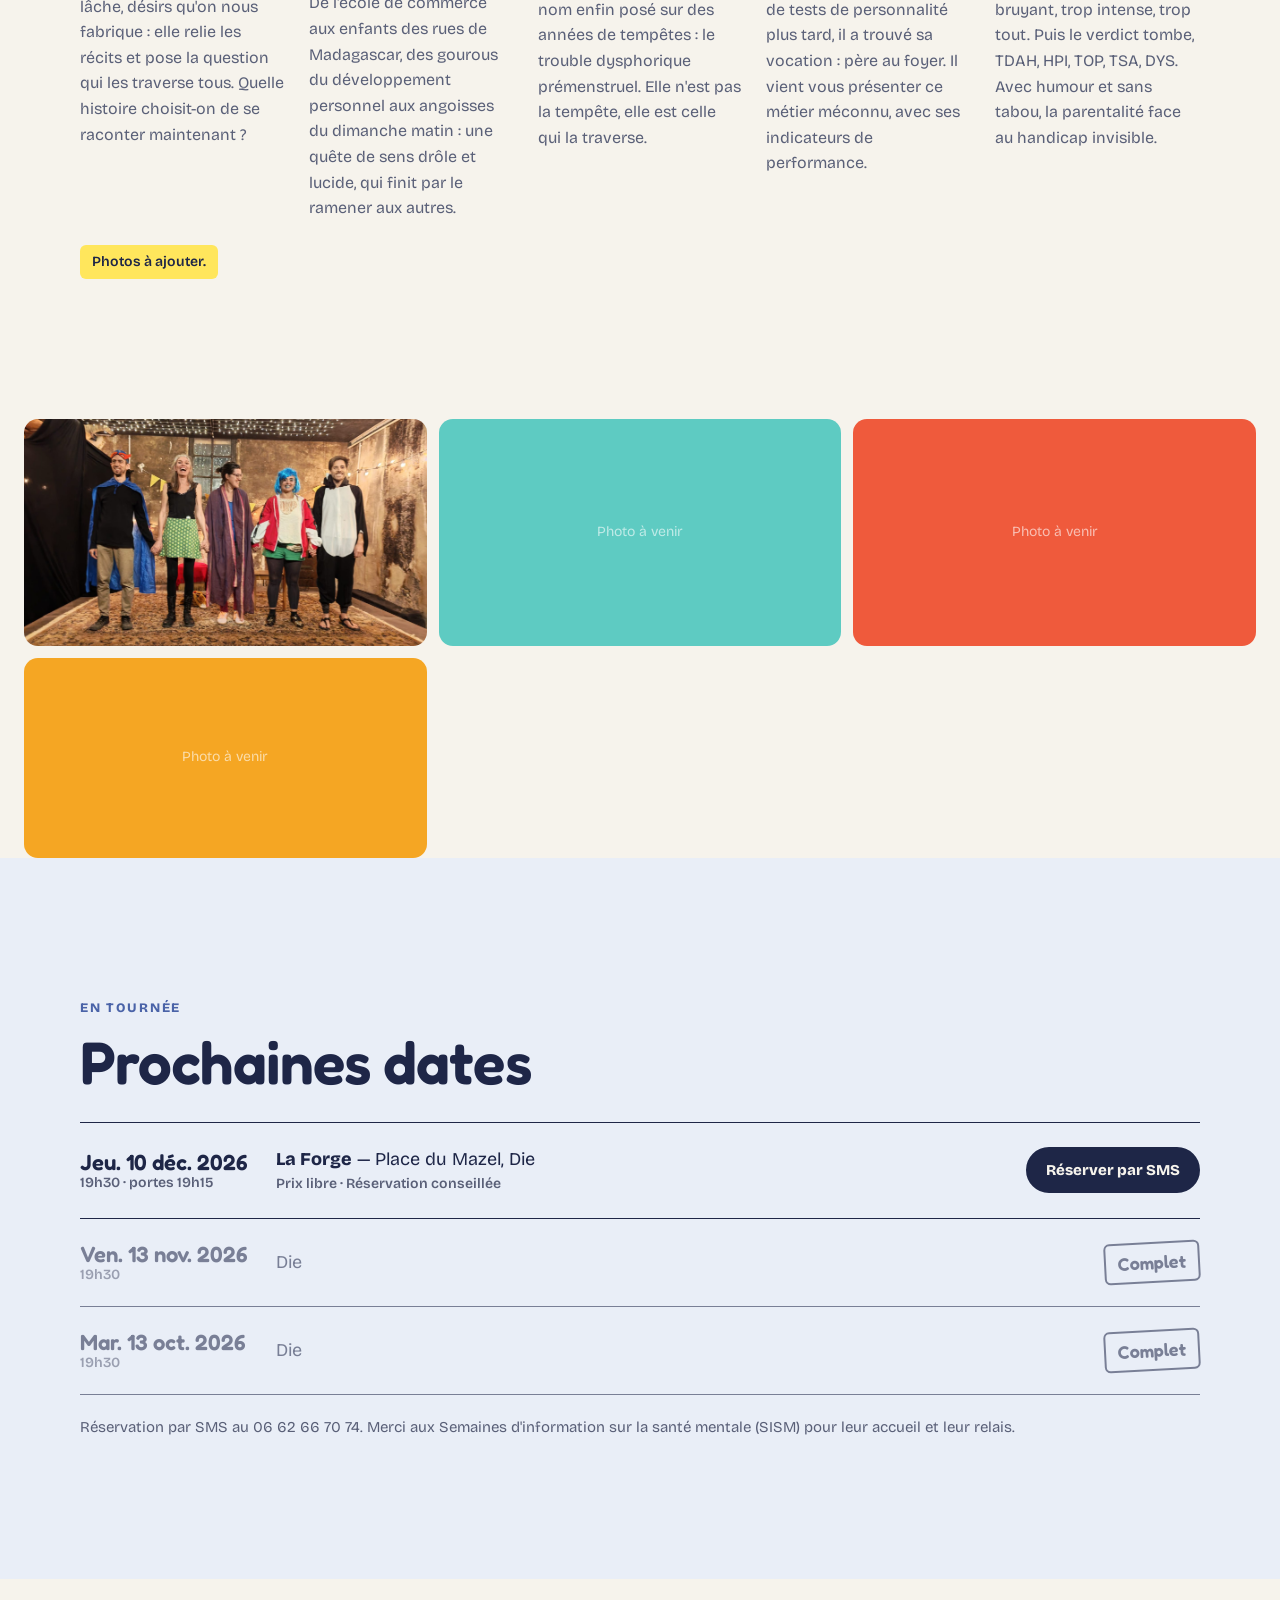
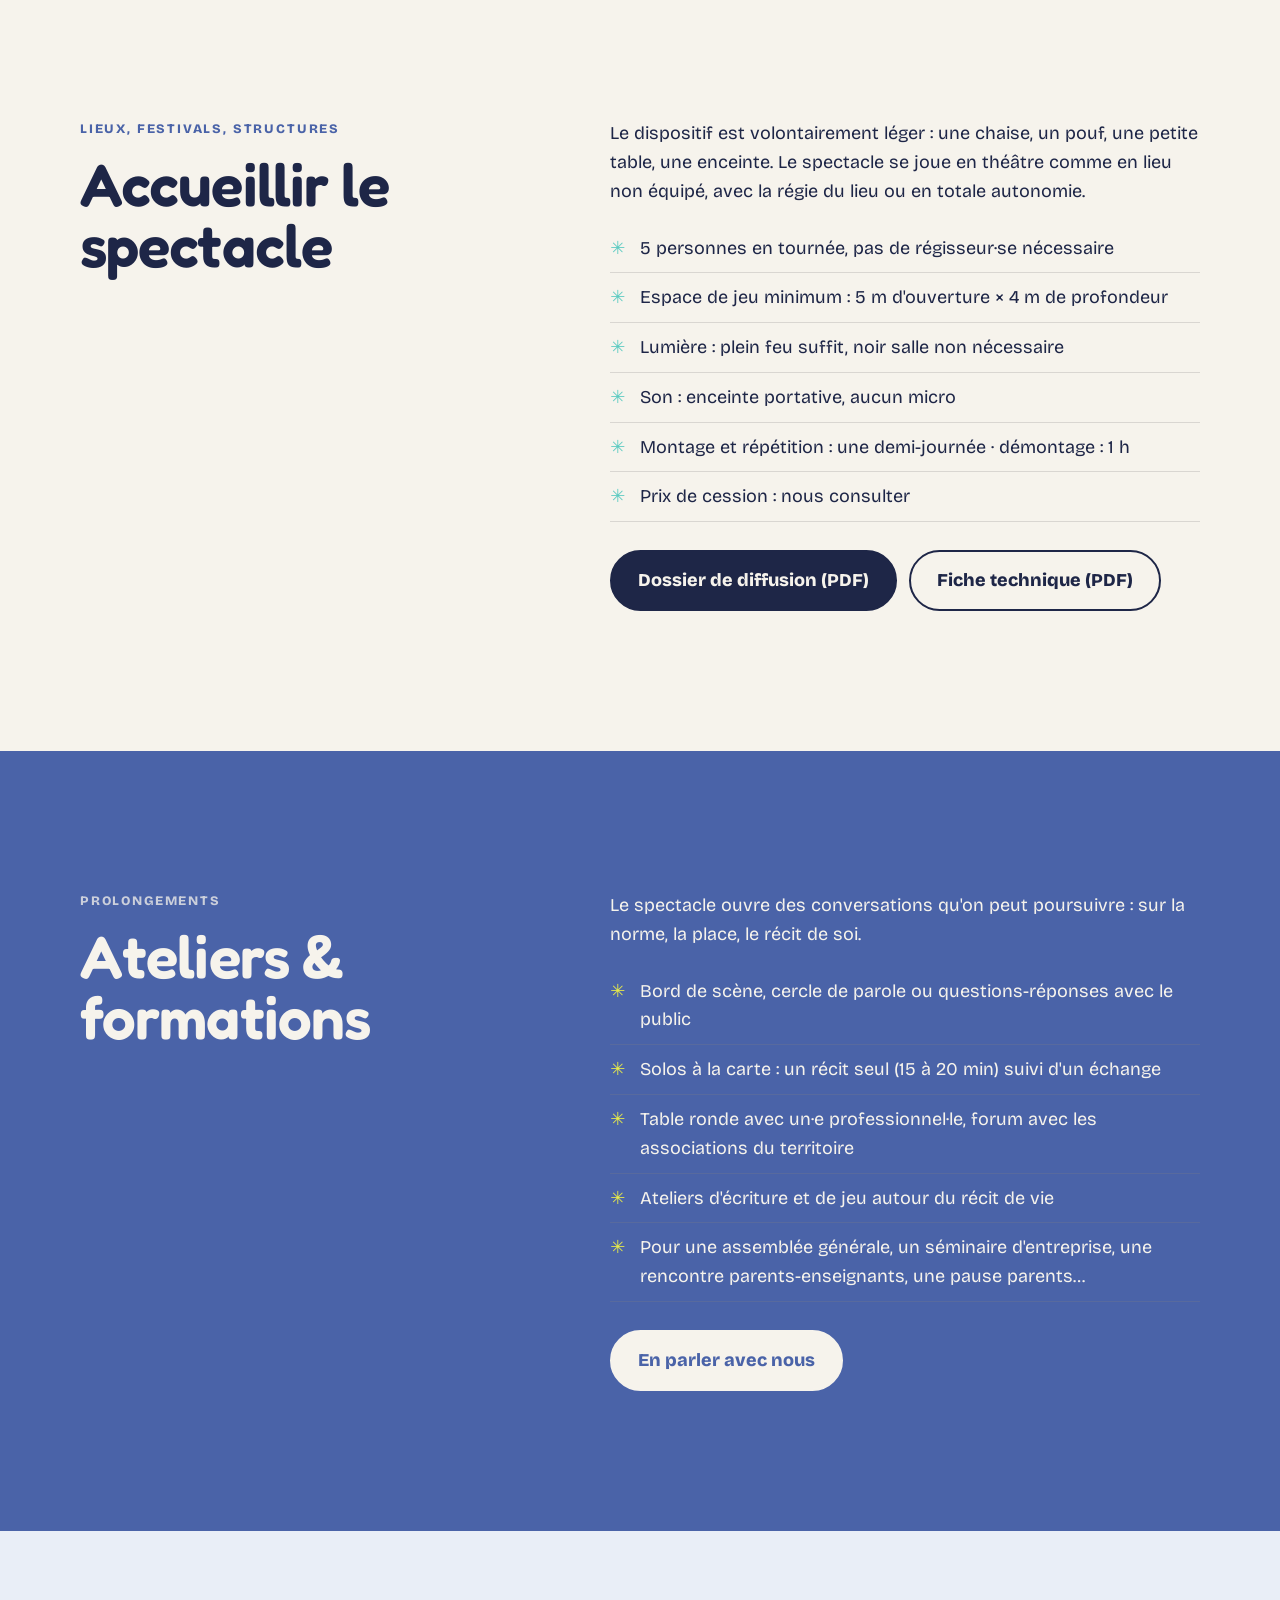
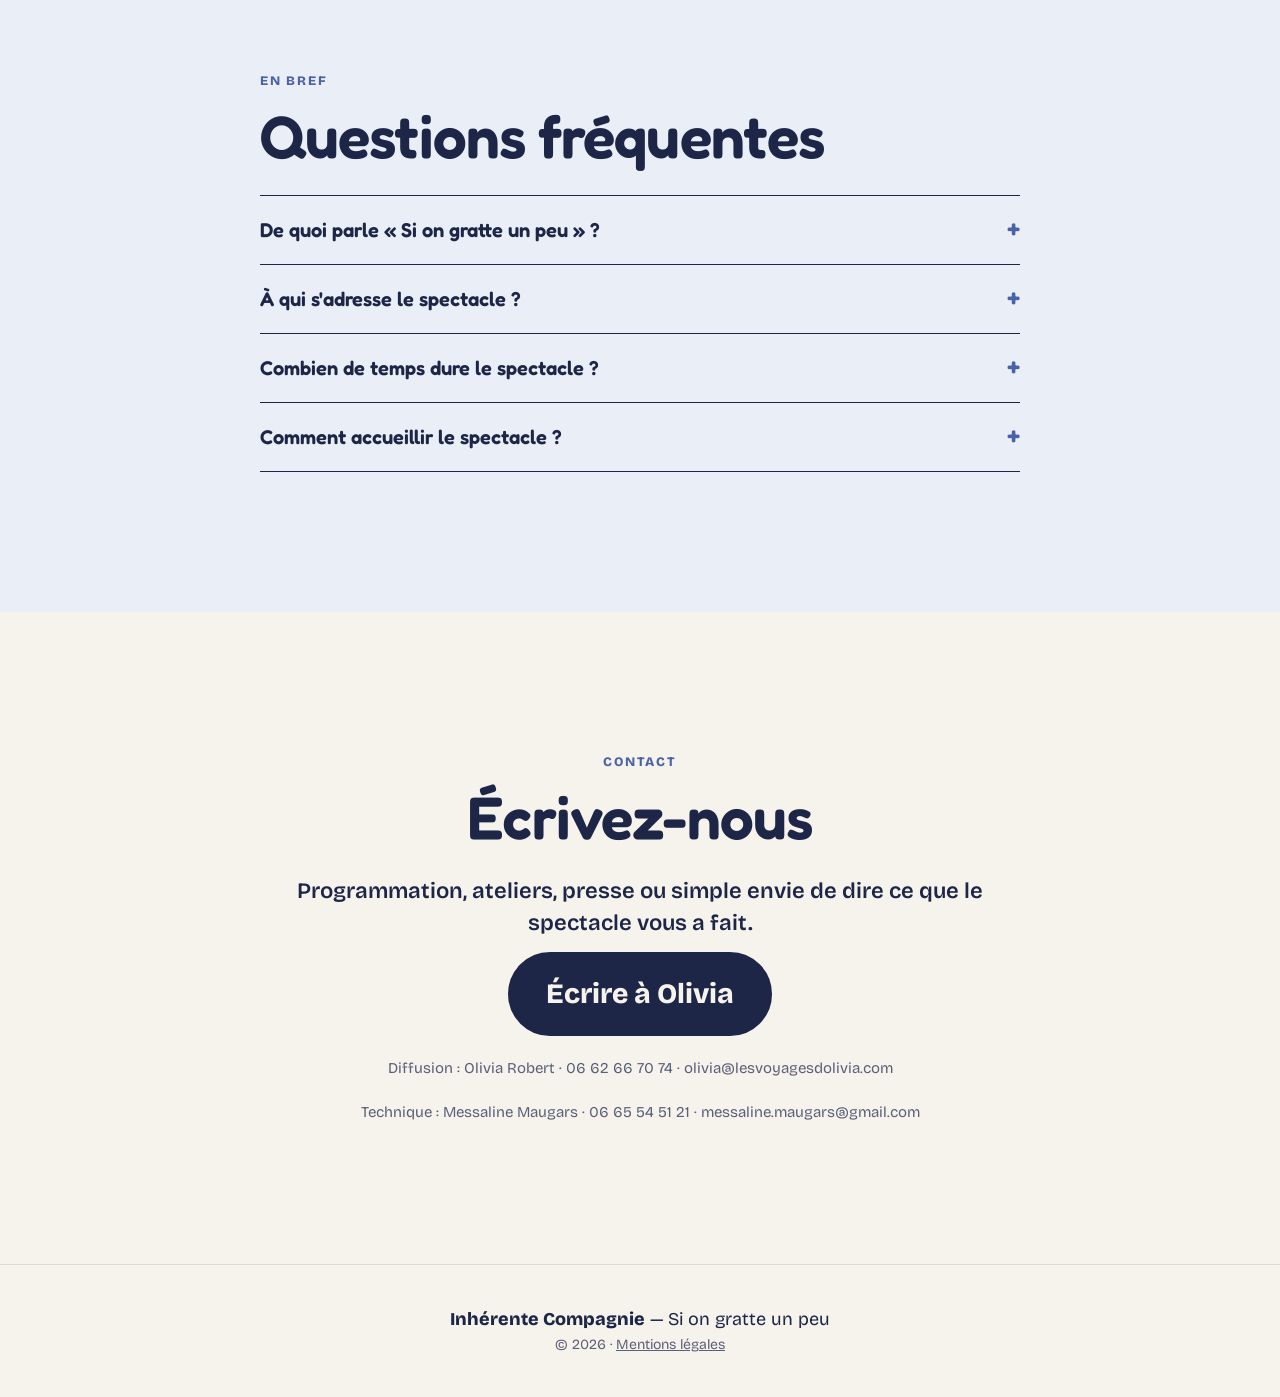
==== commit 019e79a3: "Photo de la troupe, récit d'Olivia, prolongements enrichis Co-Authored-By: Claude Opus 5.5 <noreply@" ====
--- a/index.html
+++ b/index.html
@@ -302,9 +302,9 @@
         <article class="card">
           <div class="card__img" style="--tone:#F5A623"><span>Photo</span></div>
           <h3>Olivia Robert</h3>
-          <p class="card__role">La neuroatypie en héritage</p>
+          <p class="card__role">Ton enfant est mal élevé</p>
           <p class="card__sub">Interprète</p>
-          <p>Trouble oppositionnel, TDAH, haut potentiel : chez elle, c'est une histoire de famille. Elle raconte ce que son fils Lucas lui apprend du lien et de la joie profonde.</p>
+          <p>Tout lui réussit, jusqu'à l'arrivée de Lucas : trop bruyant, trop intense, trop tout. Puis le verdict tombe, TDAH, HPI, TOP, TSA, DYS. Avec humour et sans tabou, la parentalité face au handicap invisible.</p>
         </article>
       </div>
       <p class="todo-block">Photos à ajouter.</p>
@@ -314,10 +314,10 @@
   <!-- GALERIE -->
   <section class="section section--tight">
     <div class="gallery">
-      <figure style="--tone:#4A63A8"><span>Photo du spectacle</span></figure>
-      <figure style="--tone:#5ECBC2"><span>Photo du spectacle</span></figure>
-      <figure style="--tone:#EF5A3C"><span>Photo du spectacle</span></figure>
-      <figure style="--tone:#34488A"><span>Photo du spectacle</span></figure>
+      <figure class="gallery__main"><img src="images/troupe-salut.jpg" alt="Les cinq interprètes de « Si on gratte un peu » saluent main dans la main sur scène, en costume" width="1800" height="1013" loading="lazy"></figure>
+      <figure style="--tone:#5ECBC2"><span>Photo à venir</span></figure>
+      <figure style="--tone:#EF5A3C"><span>Photo à venir</span></figure>
+      <figure style="--tone:#F5A623"><span>Photo à venir</span></figure>
     </div>
   </section>
 
@@ -382,9 +382,11 @@
       <div class="prose">
         <p>Le spectacle ouvre des conversations qu'on peut poursuivre : sur la norme, la place, le récit de soi.</p>
         <ul class="checklist">
-          <li>Bord de scène et échange avec le public</li>
+          <li>Bord de scène, cercle de parole ou questions-réponses avec le public</li>
+          <li>Solos à la carte : un récit seul (15 à 20 min) suivi d'un échange</li>
+          <li>Table ronde avec un·e professionnel·le, forum avec les associations du territoire</li>
           <li>Ateliers d'écriture et de jeu autour du récit de vie</li>
-          <li>Formats pour structures, établissements, collectifs</li>
+          <li>Pour une assemblée générale, un séminaire d'entreprise, une rencontre parents-enseignants, une pause parents…</li>
         </ul>
         <a class="btn btn--light" href="#contact">En parler avec nous</a>
       </div>
--- a/style.css
+++ b/style.css
@@ -234,3 +234,10 @@
 .faq summary::after { content: "+"; color: var(--blue); font-size: 26px; line-height: 1; }
 .faq[open] summary::after { content: "–"; }
 .faq p { margin-top: 10px; color: var(--muted); }
+
+/* Galerie : photo principale pleine largeur */
+.gallery { grid-template-columns: repeat(3, 1fr); grid-template-rows: auto 200px; }
+.gallery figure:first-child, .gallery figure:last-child { grid-row: auto; grid-column: auto; }
+.gallery .gallery__main { grid-column: 1 / -1; aspect-ratio: 16 / 9; background: var(--ink); }
+.gallery .gallery__main img { width: 100%; height: 100%; object-fit: cover; }
+@media (max-width: 700px) { .gallery { grid-template-columns: 1fr 1fr 1fr; grid-template-rows: auto 110px; } .gallery figure:first-child { grid-column: 1 / -1; } }
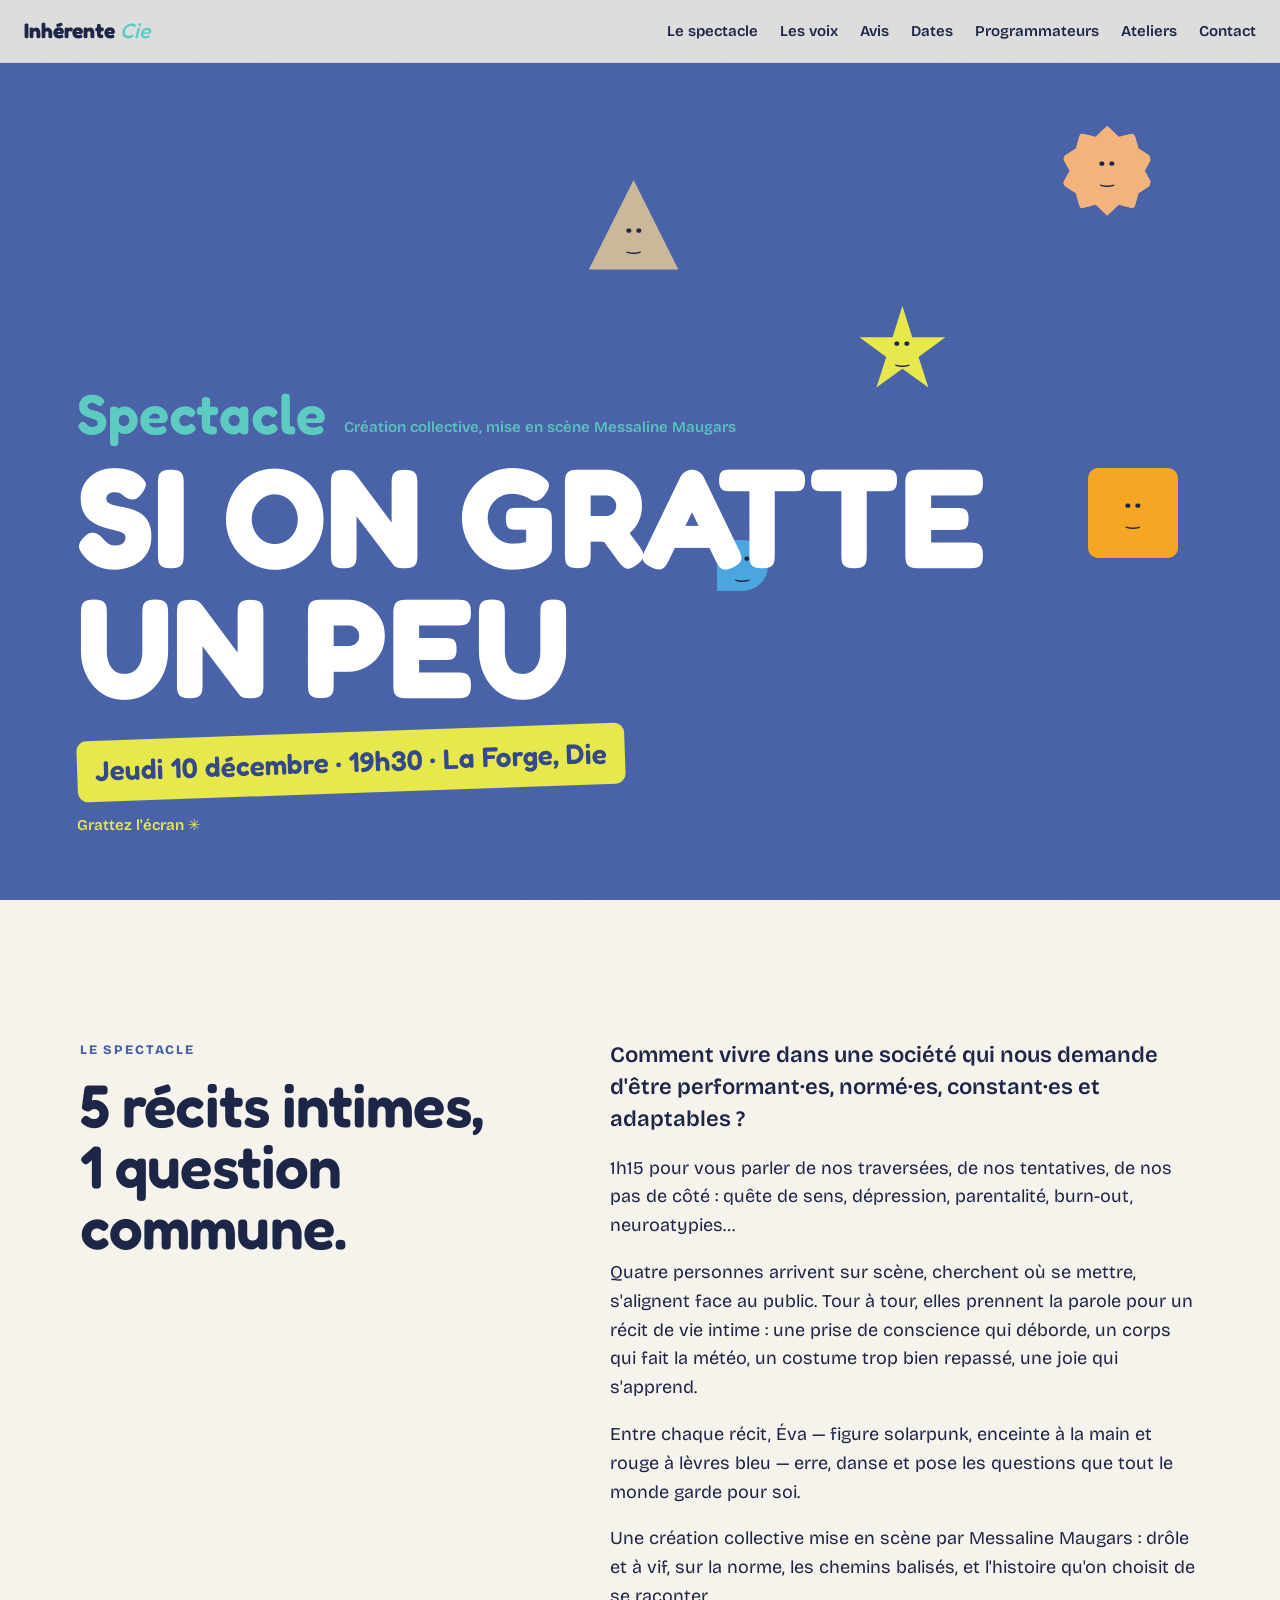
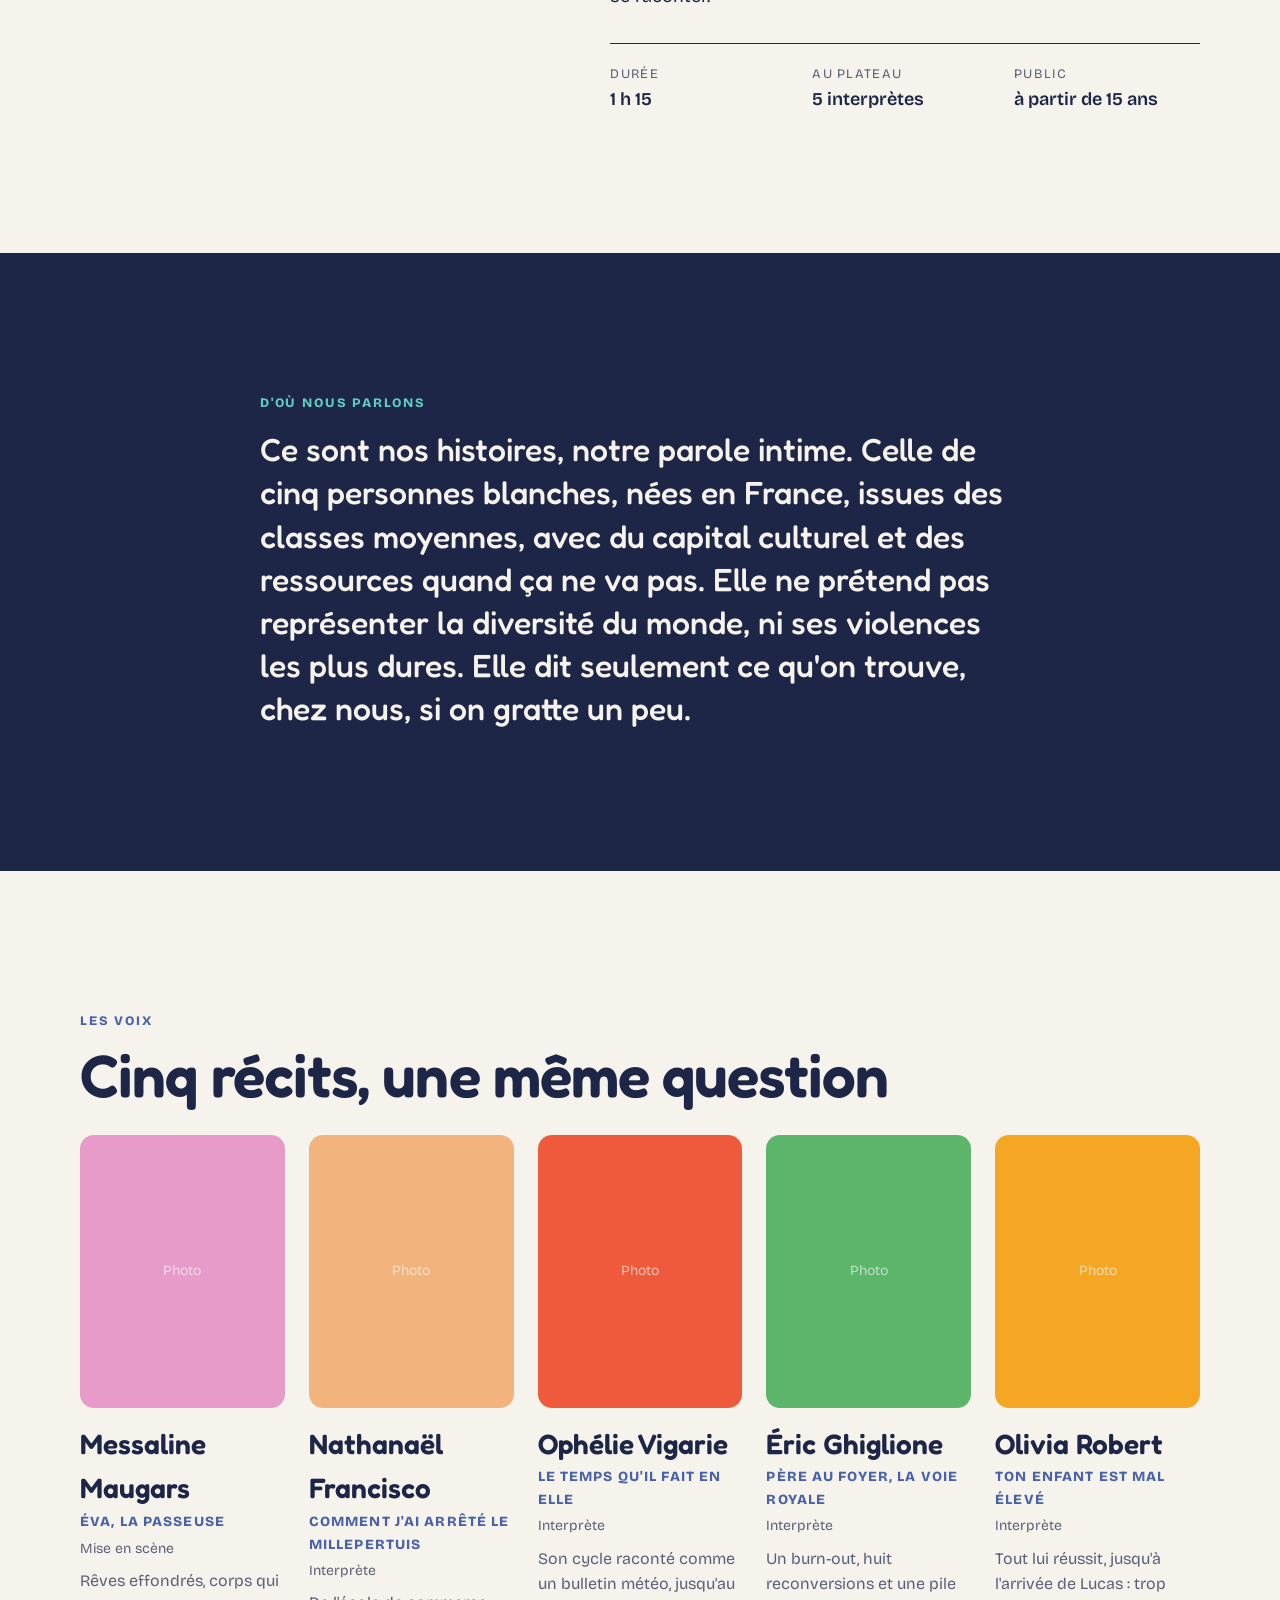
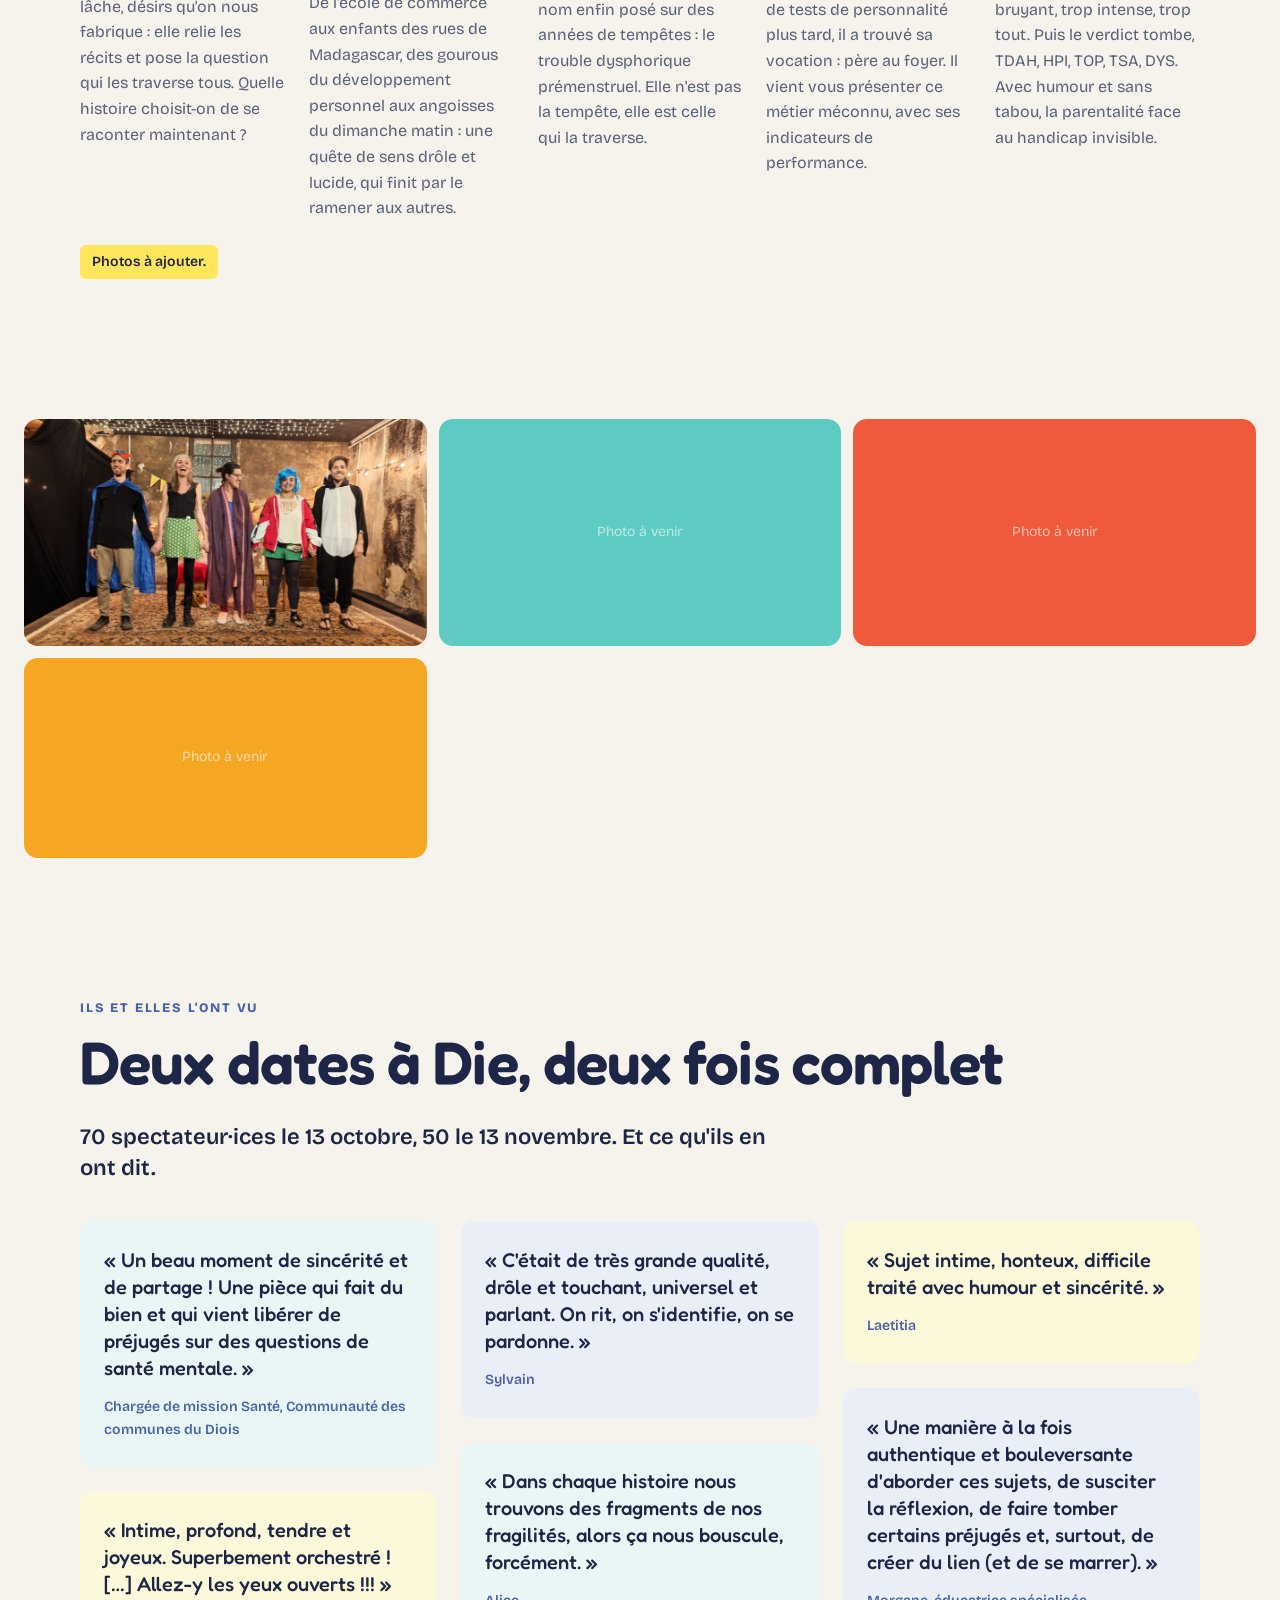
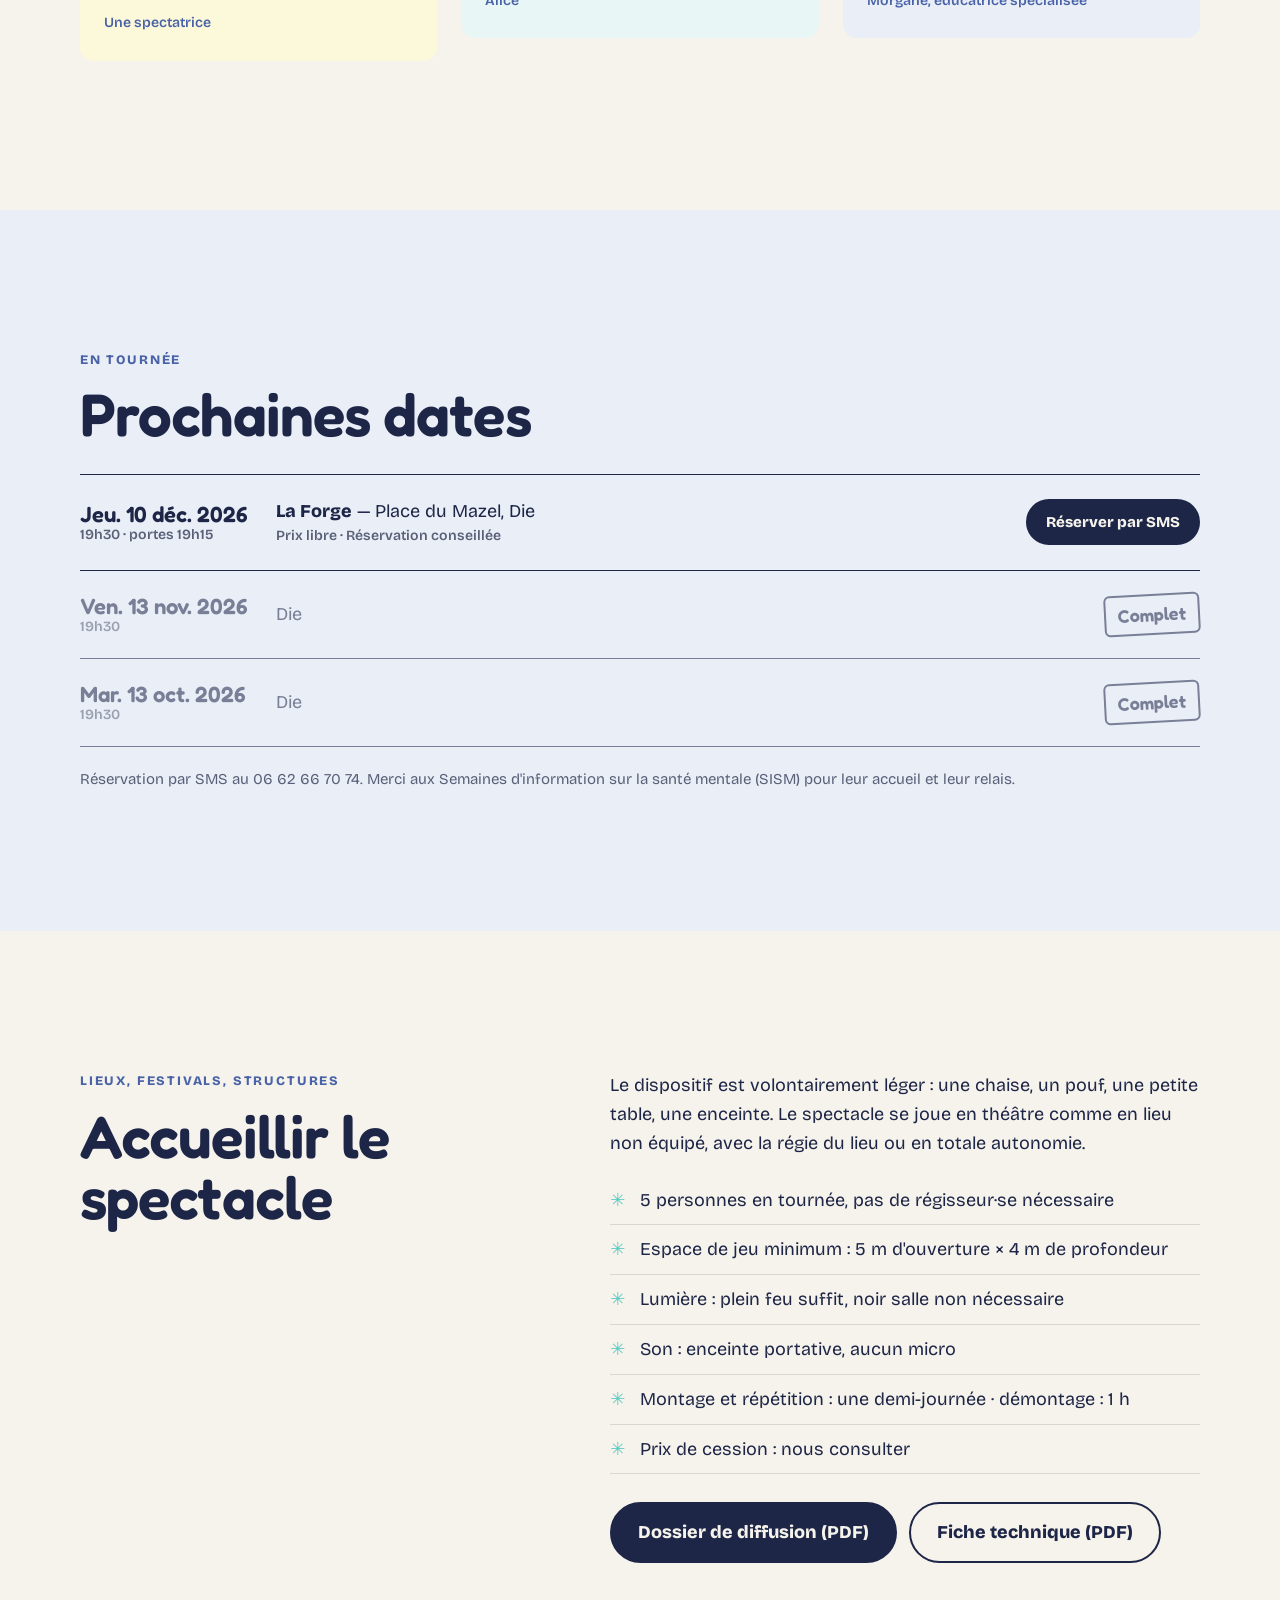
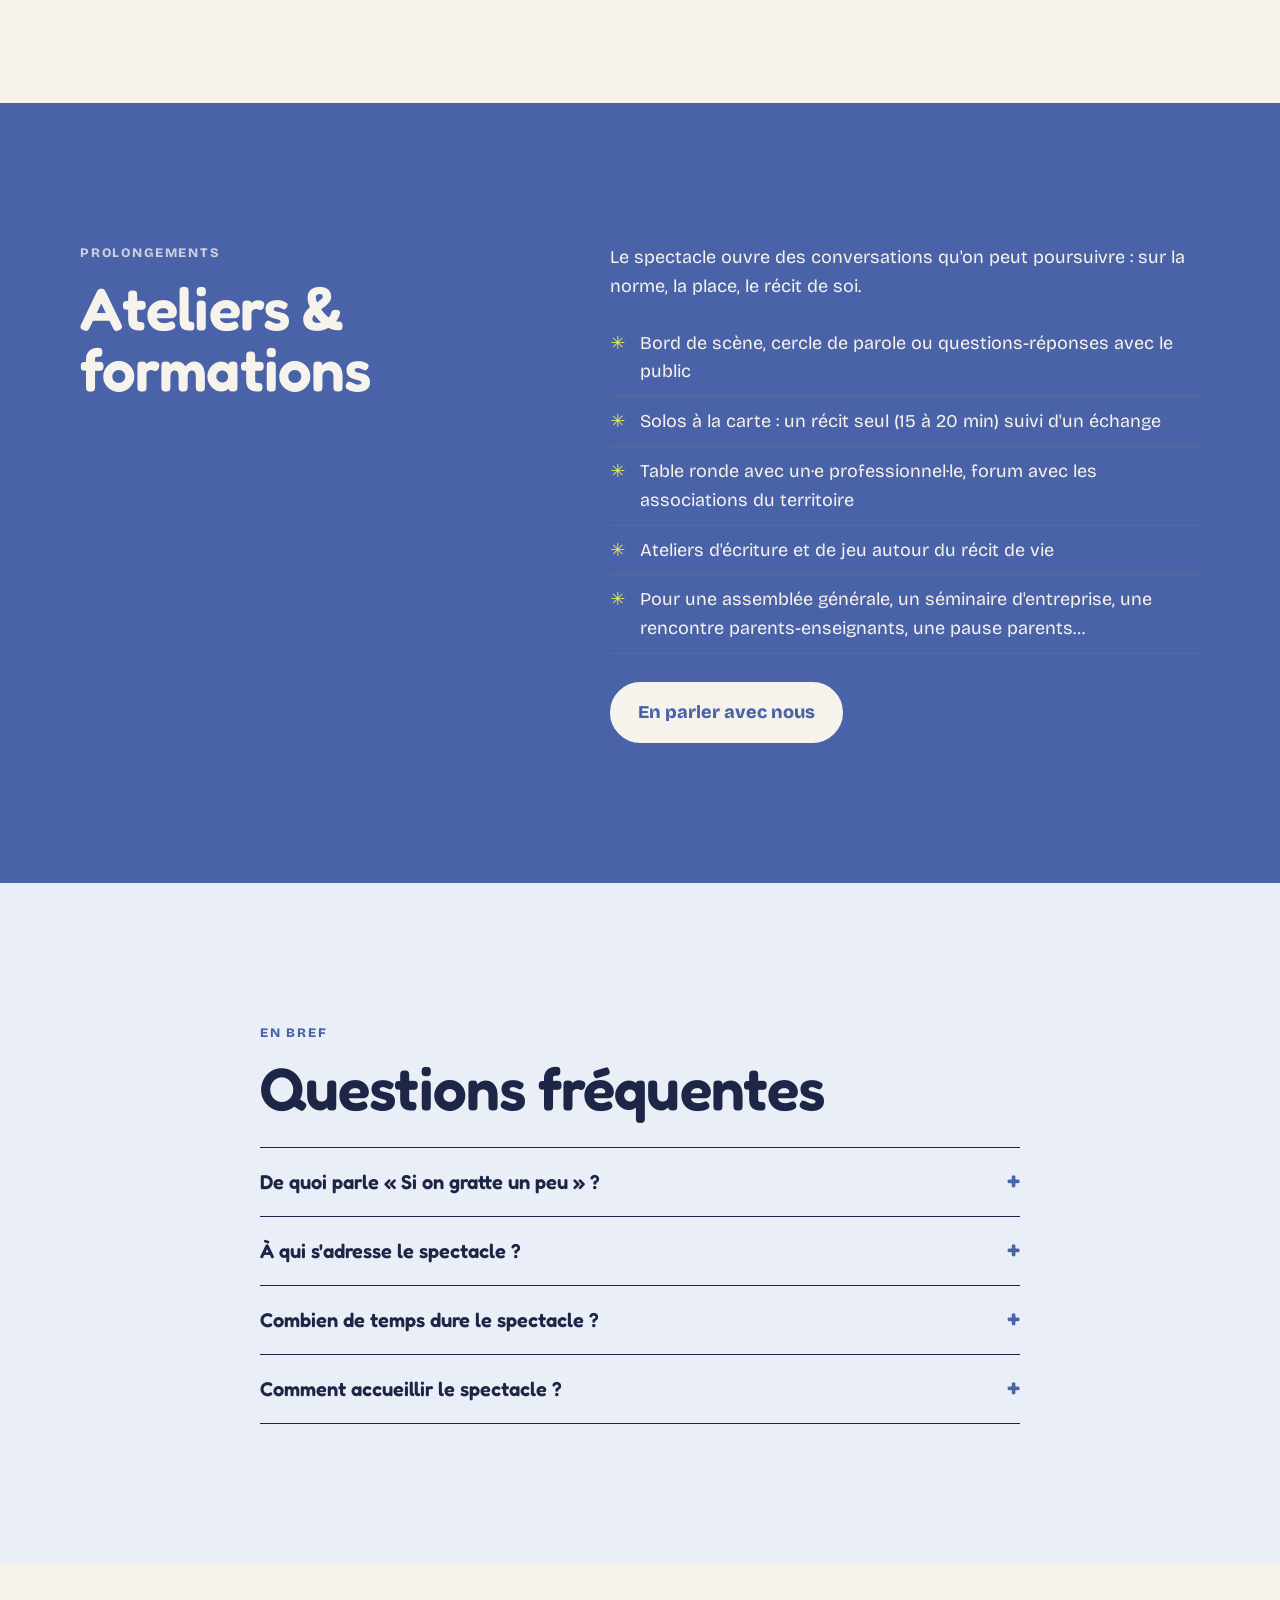
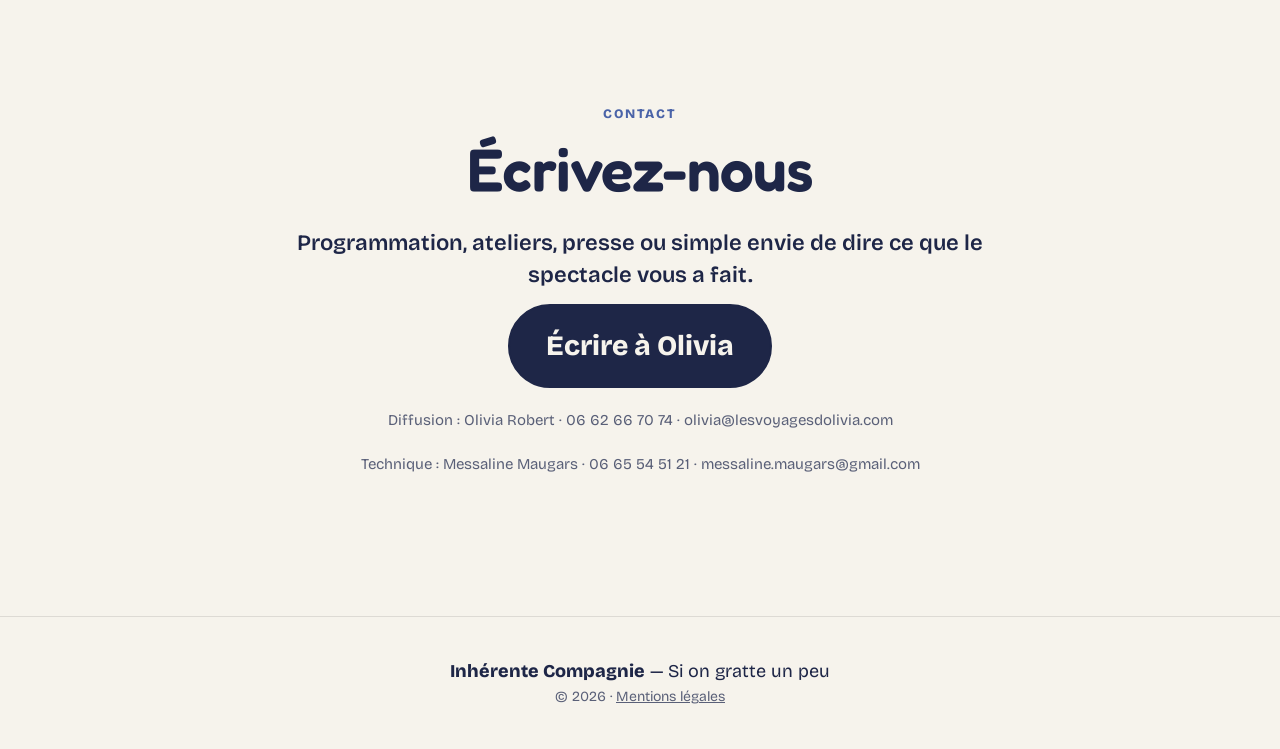
==== commit 31edba19: "Verbatims des spectateurs sur le site et dans le dossier Co-Authored-By: Claude Opus 5.5 <noreply@an" ====
--- a/index.html
+++ b/index.html
@@ -202,6 +202,7 @@
   <nav id="menu" class="nav__links">
     <a href="#spectacle">Le spectacle</a>
     <a href="#equipe">Les voix</a>
+    <a href="#avis">Avis</a>
     <a href="#dates">Dates</a>
     <a href="#pros">Programmateurs</a>
     <a href="#ateliers">Ateliers</a>
@@ -321,6 +322,23 @@
     </div>
   </section>
 
+  <!-- VERBATIMS -->
+  <section id="avis" class="section">
+    <div class="wrap">
+      <p class="kicker">Ils et elles l'ont vu</p>
+      <h2>Deux dates à Die, deux fois complet</h2>
+      <p class="lead avis__lead">70 spectateur·ices le 13 octobre, 50 le 13 novembre. Et ce qu'ils en ont dit.</p>
+      <div class="quotes">
+        <figure class="quote"><blockquote>« Un beau moment de sincérité et de partage ! Une pièce qui fait du bien et qui vient libérer de préjugés sur des questions de santé mentale. »</blockquote><figcaption>Chargée de mission Santé, Communauté des communes du Diois</figcaption></figure>
+        <figure class="quote"><blockquote>« Intime, profond, tendre et joyeux. Superbement orchestré ! […] Allez-y les yeux ouverts !!! »</blockquote><figcaption>Une spectatrice</figcaption></figure>
+        <figure class="quote"><blockquote>« C'était de très grande qualité, drôle et touchant, universel et parlant. On rit, on s'identifie, on se pardonne. »</blockquote><figcaption>Sylvain</figcaption></figure>
+        <figure class="quote"><blockquote>« Dans chaque histoire nous trouvons des fragments de nos fragilités, alors ça nous bouscule, forcément. »</blockquote><figcaption>Alice</figcaption></figure>
+        <figure class="quote"><blockquote>« Sujet intime, honteux, difficile traité avec humour et sincérité. »</blockquote><figcaption>Laetitia</figcaption></figure>
+        <figure class="quote"><blockquote>« Une manière à la fois authentique et bouleversante d'aborder ces sujets, de susciter la réflexion, de faire tomber certains préjugés et, surtout, de créer du lien (et de se marrer). »</blockquote><figcaption>Morgane, éducatrice spécialisée</figcaption></figure>
+      </div>
+    </div>
+  </section>
+
   <!-- DATES -->
   <section id="dates" class="section section--paper">
     <div class="wrap">
--- a/style.css
+++ b/style.css
@@ -241,3 +241,12 @@
 .gallery .gallery__main { grid-column: 1 / -1; aspect-ratio: 16 / 9; background: var(--ink); }
 .gallery .gallery__main img { width: 100%; height: 100%; object-fit: cover; }
 @media (max-width: 700px) { .gallery { grid-template-columns: 1fr 1fr 1fr; grid-template-rows: auto 110px; } .gallery figure:first-child { grid-column: 1 / -1; } }
+
+/* Verbatims */
+.avis__lead { margin-bottom: 36px; max-width: 720px; }
+.quotes { columns: 3 280px; column-gap: 24px; }
+.quote { break-inside: avoid; margin: 0 0 24px; padding: 26px 24px; border-radius: var(--radius); background: var(--paper-2); position: relative; }
+.quote:nth-child(3n+1) { background: #E8F7F5; }
+.quote:nth-child(3n+2) { background: #FBF9D9; }
+.quote blockquote { font-family: var(--display); font-weight: 500; font-size: 20px; line-height: 1.35; color: var(--ink); }
+.quote figcaption { margin-top: 14px; font-size: 14px; font-weight: 600; color: var(--blue); }
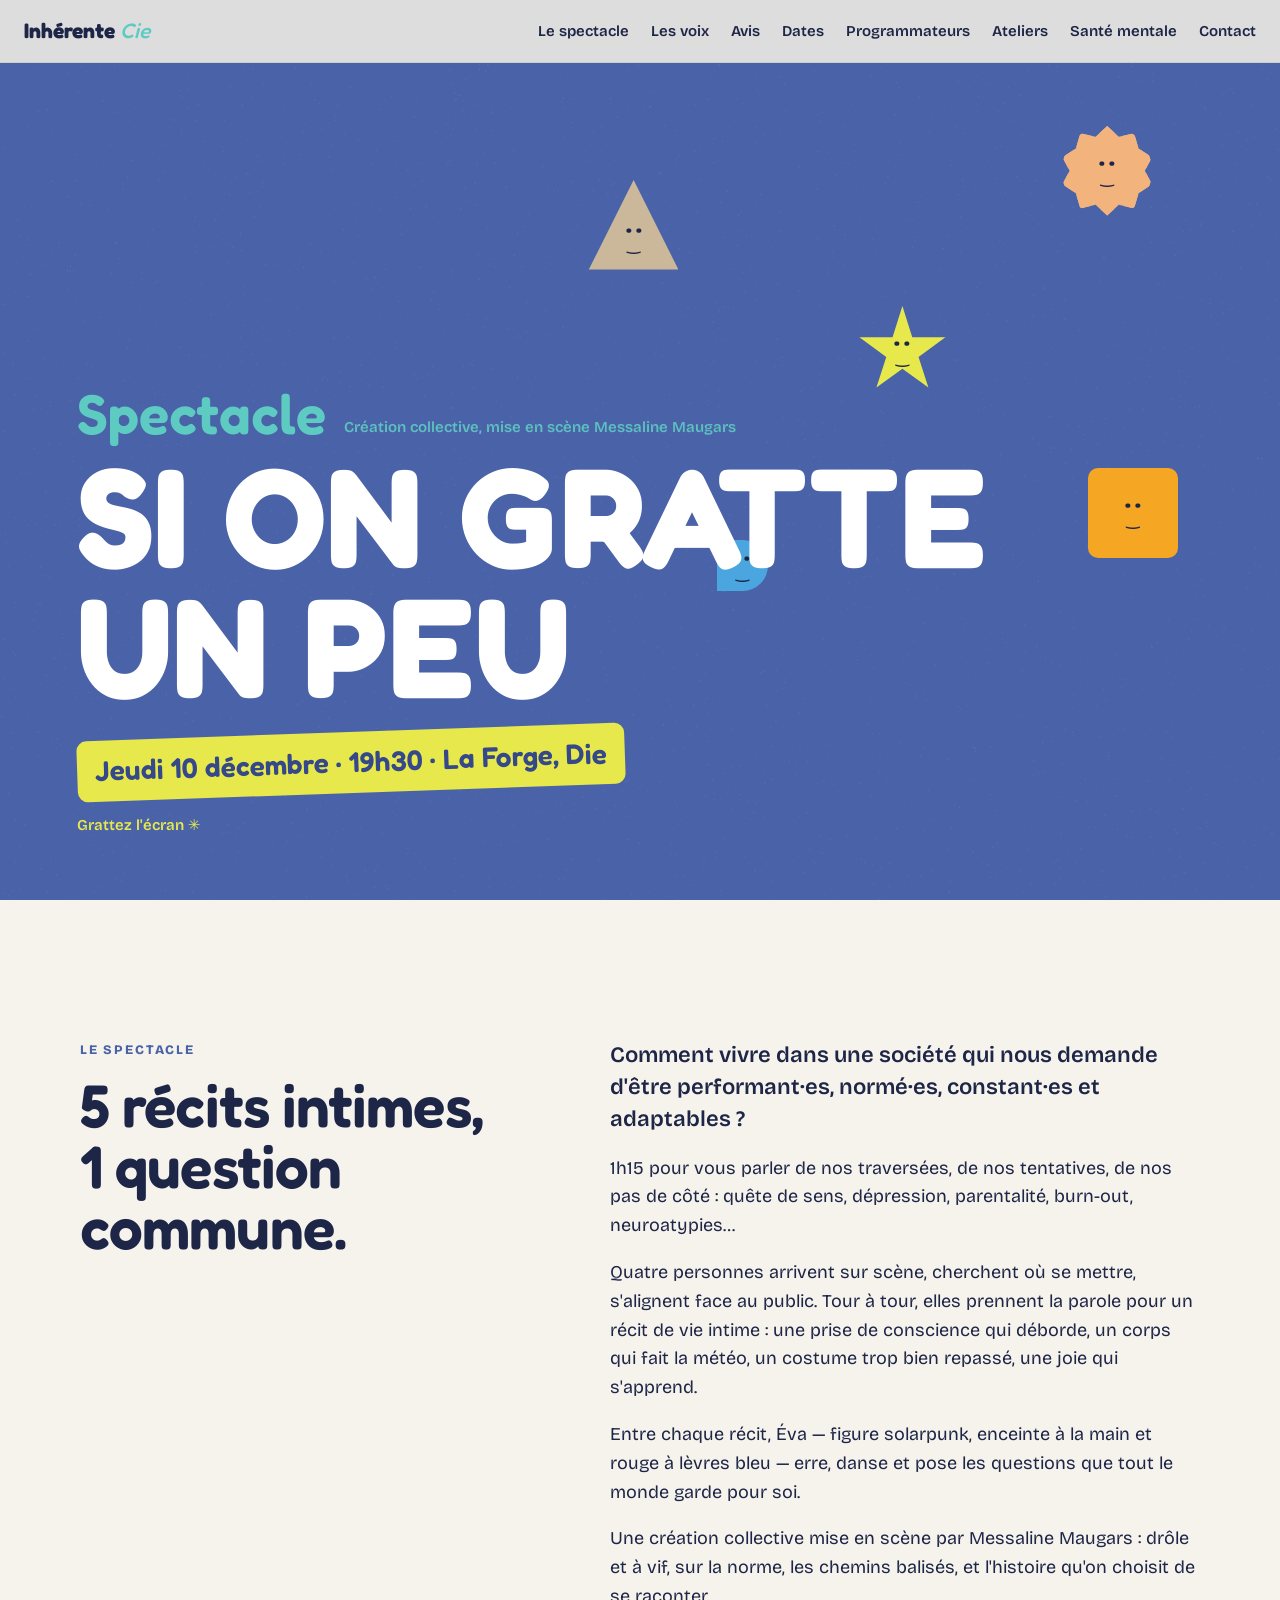
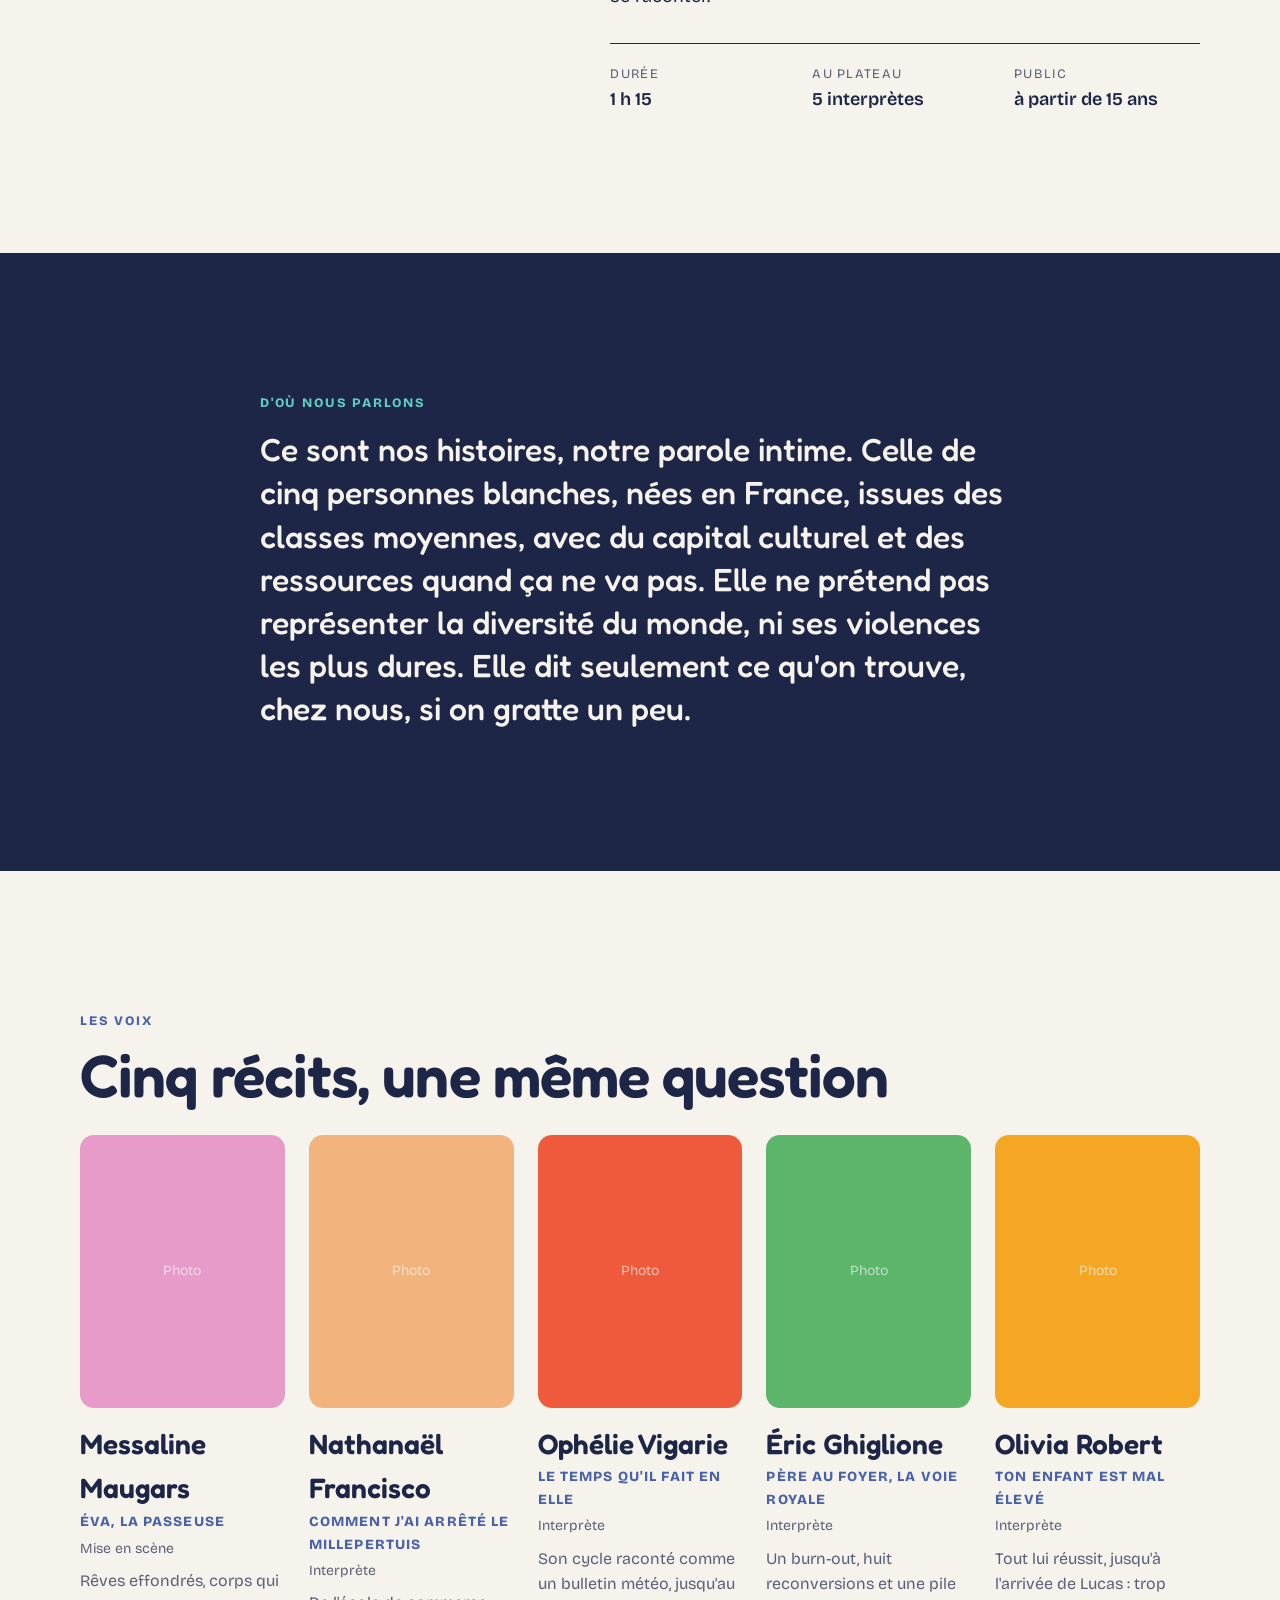
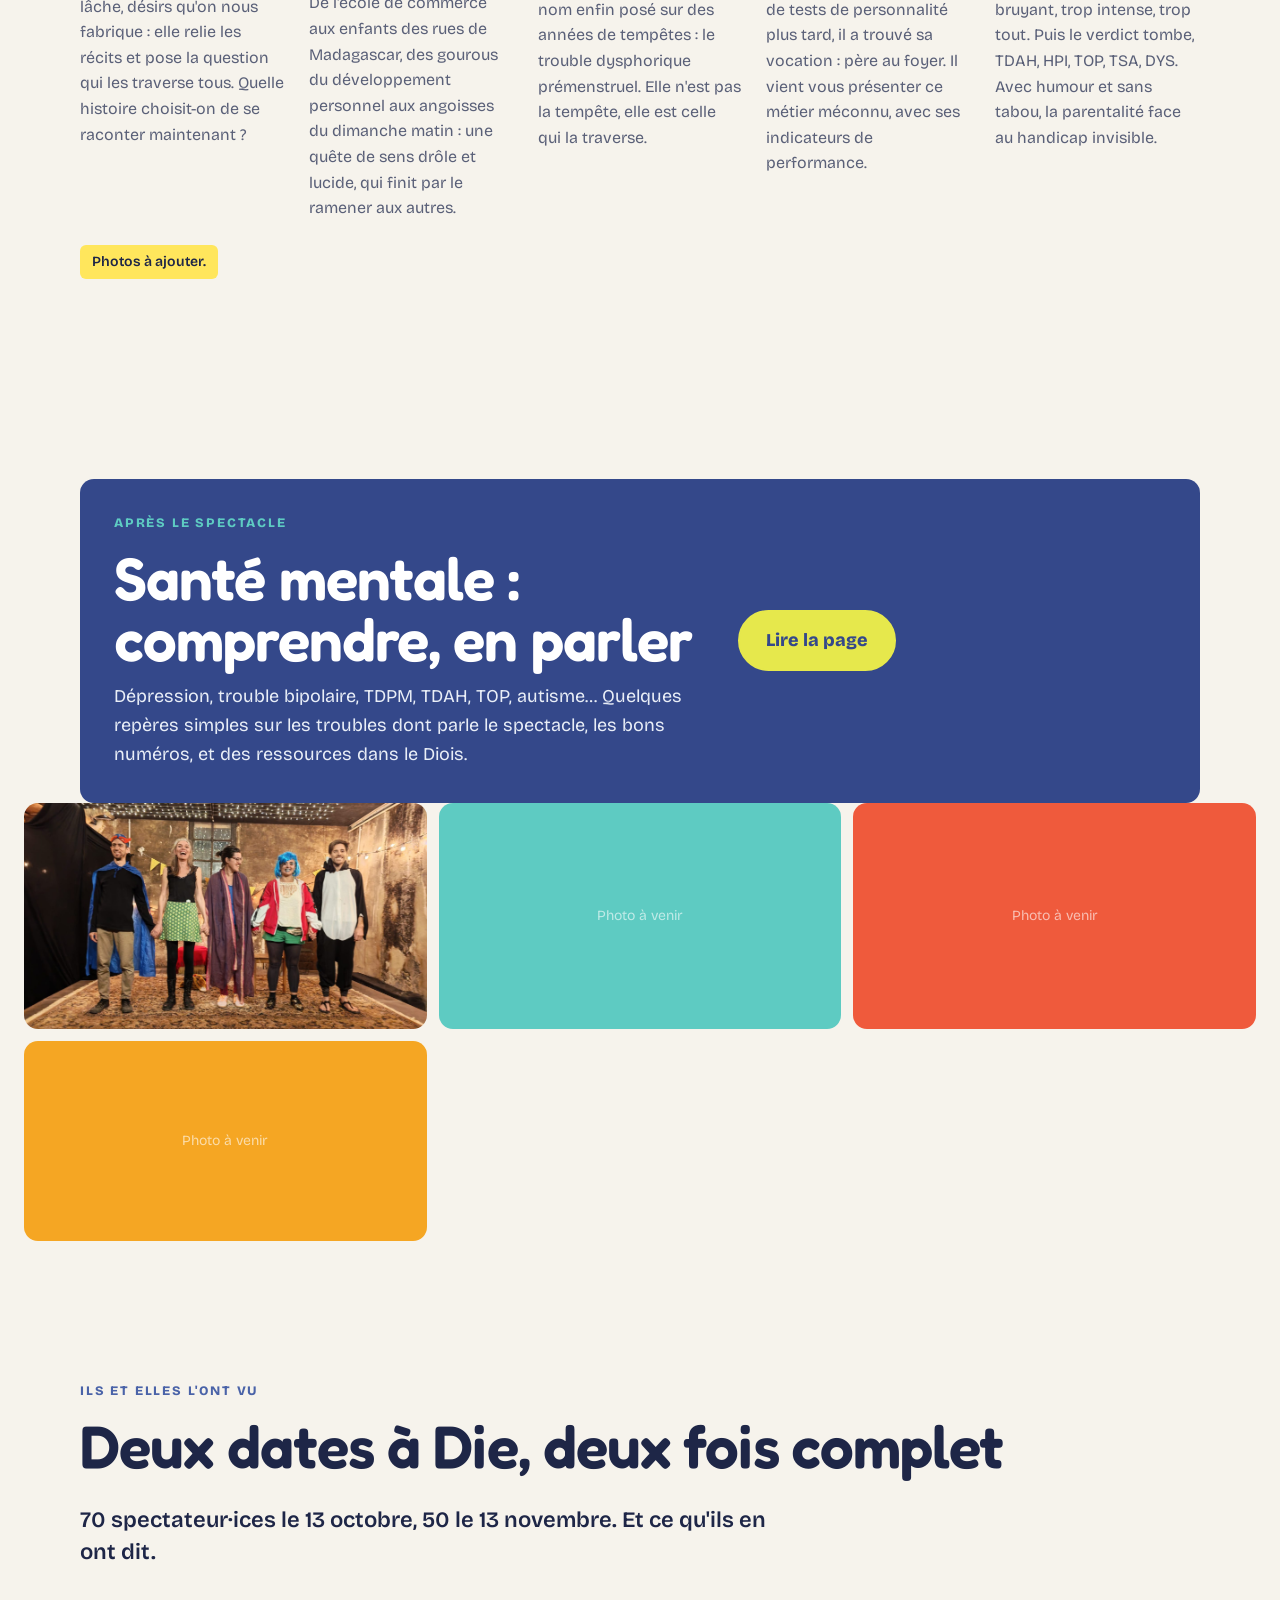
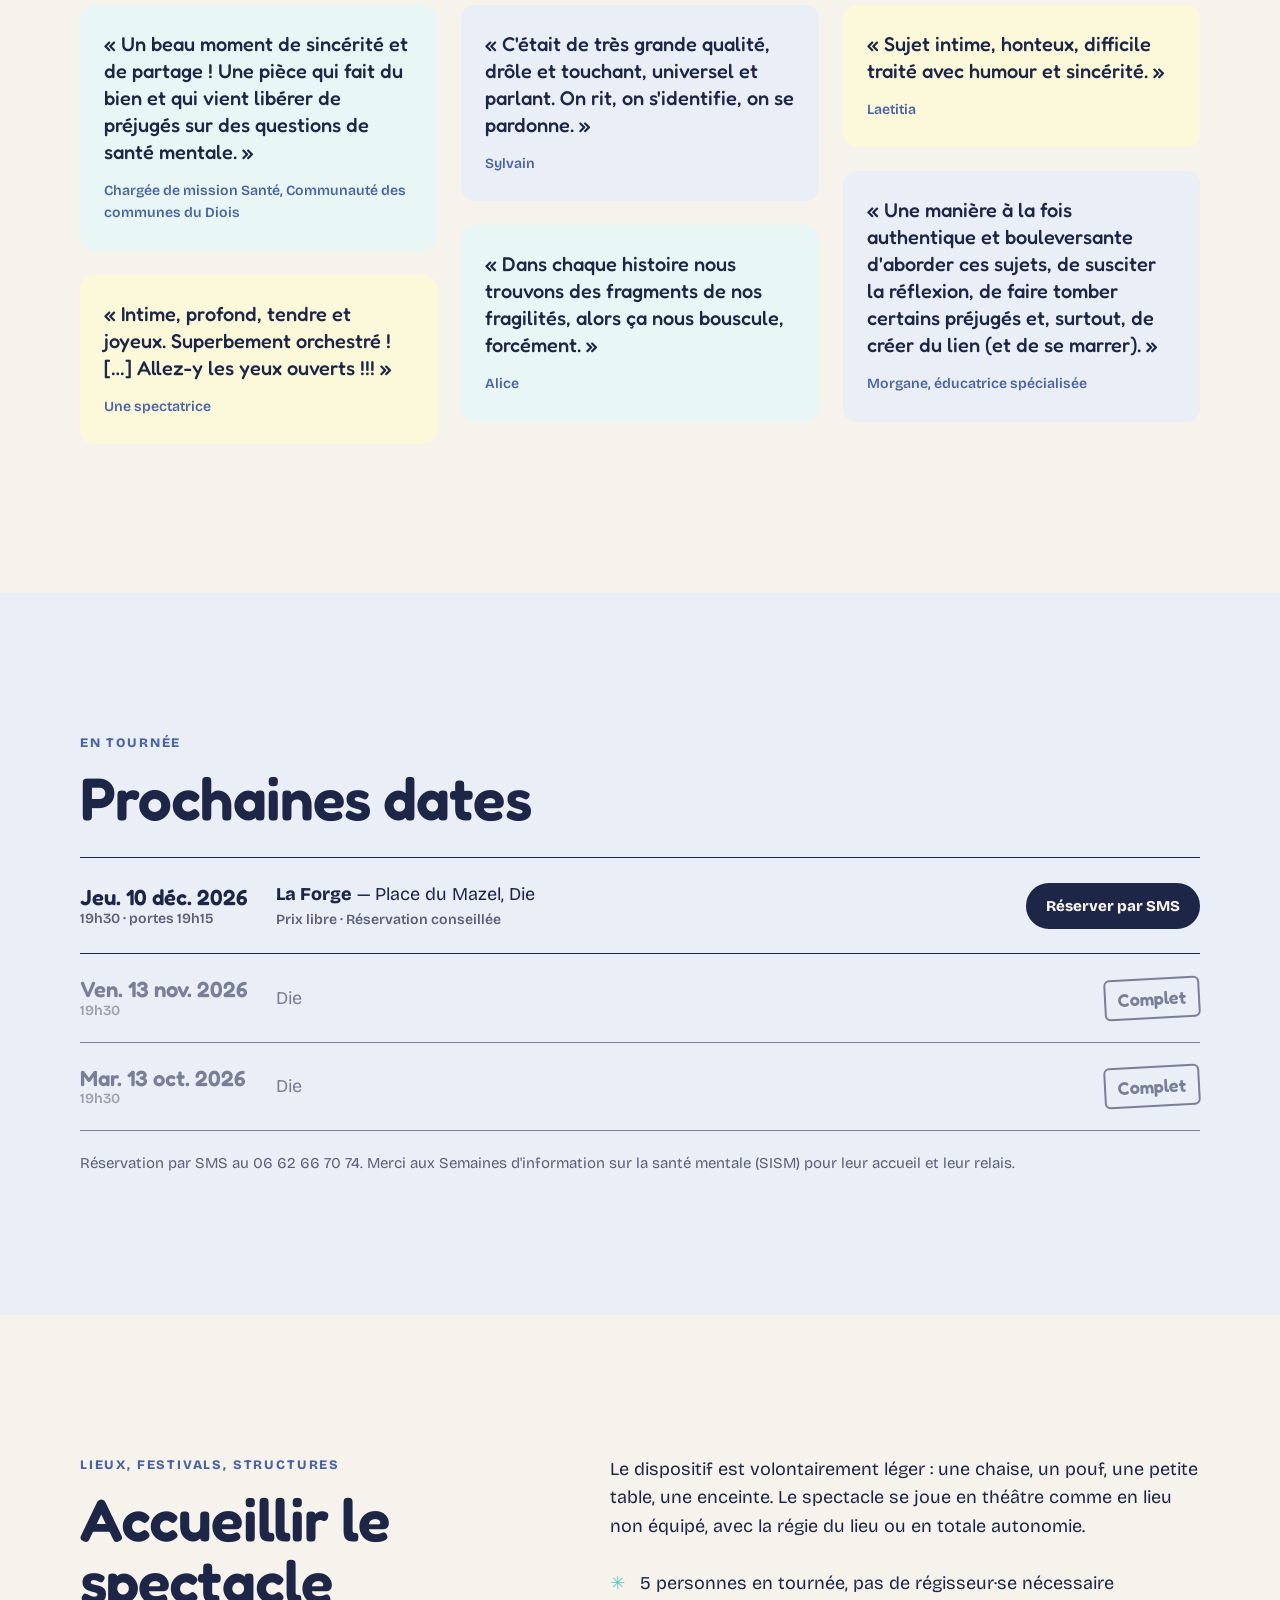
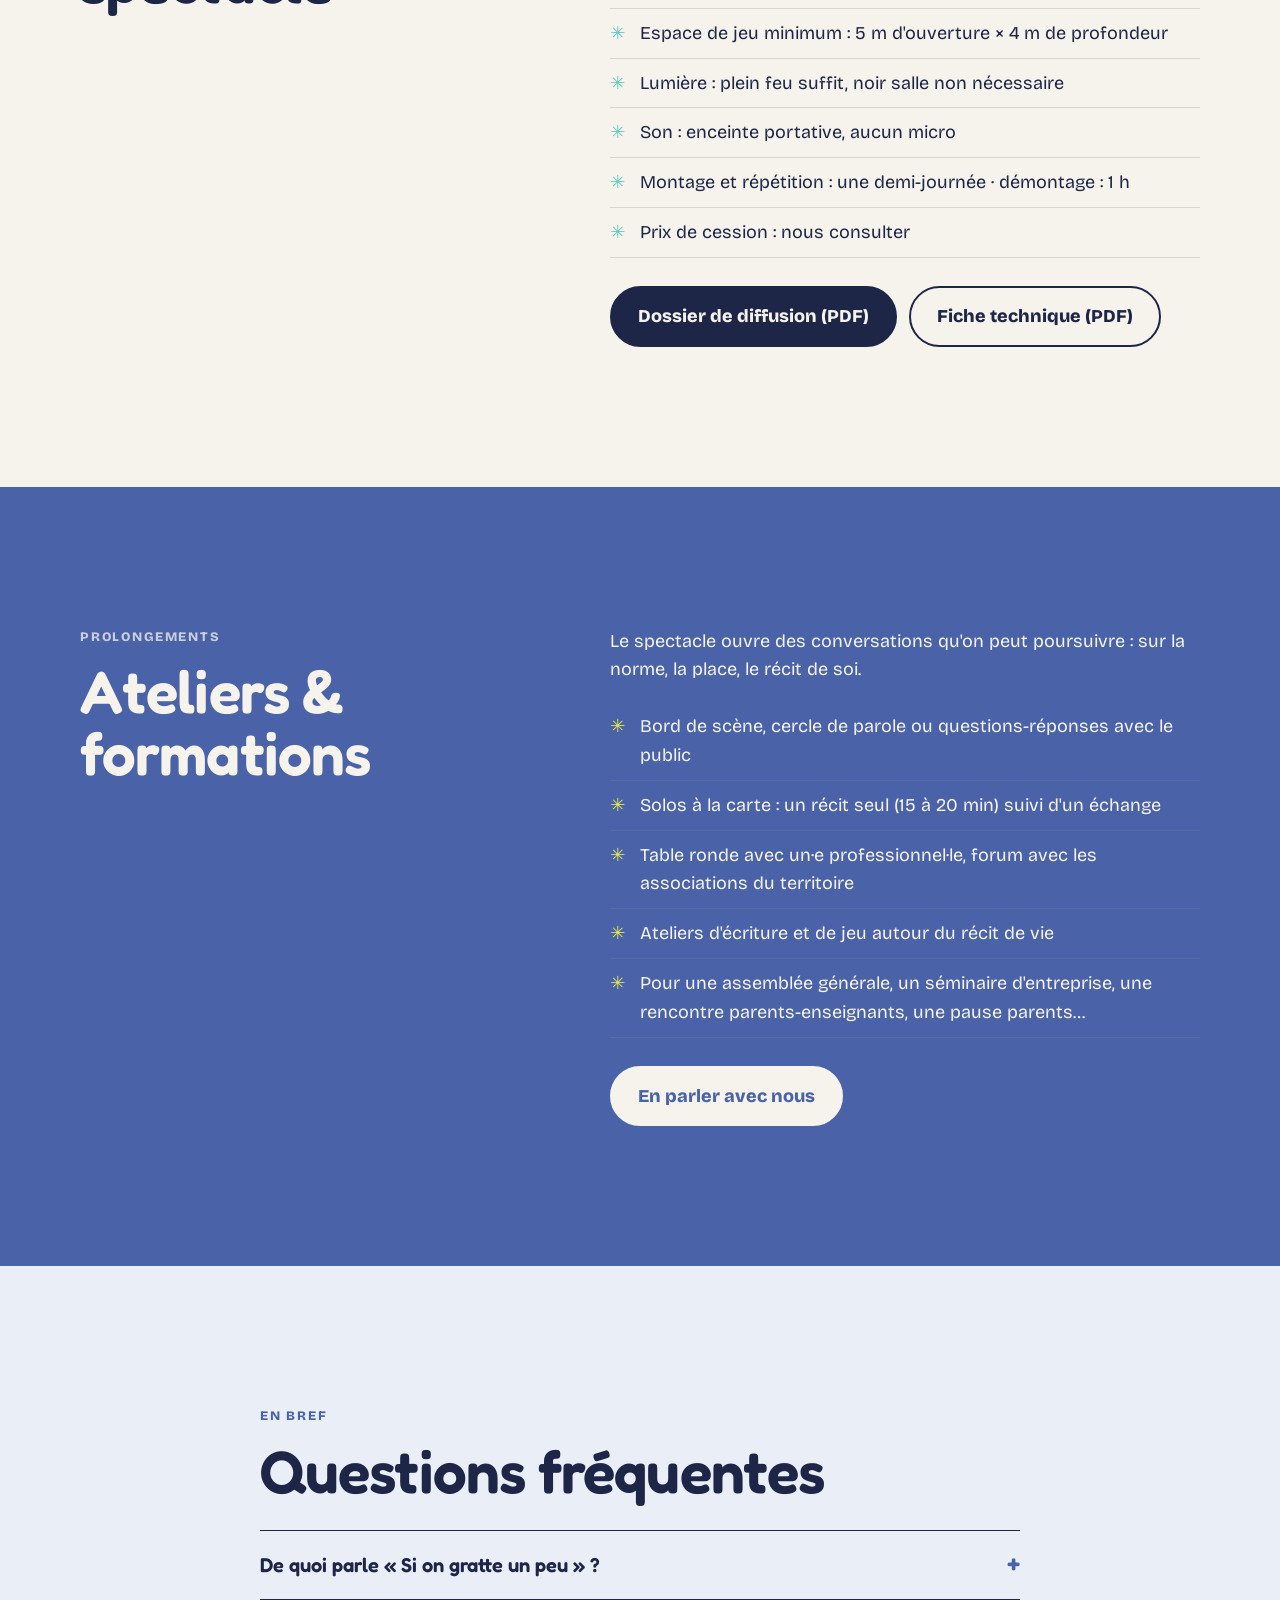
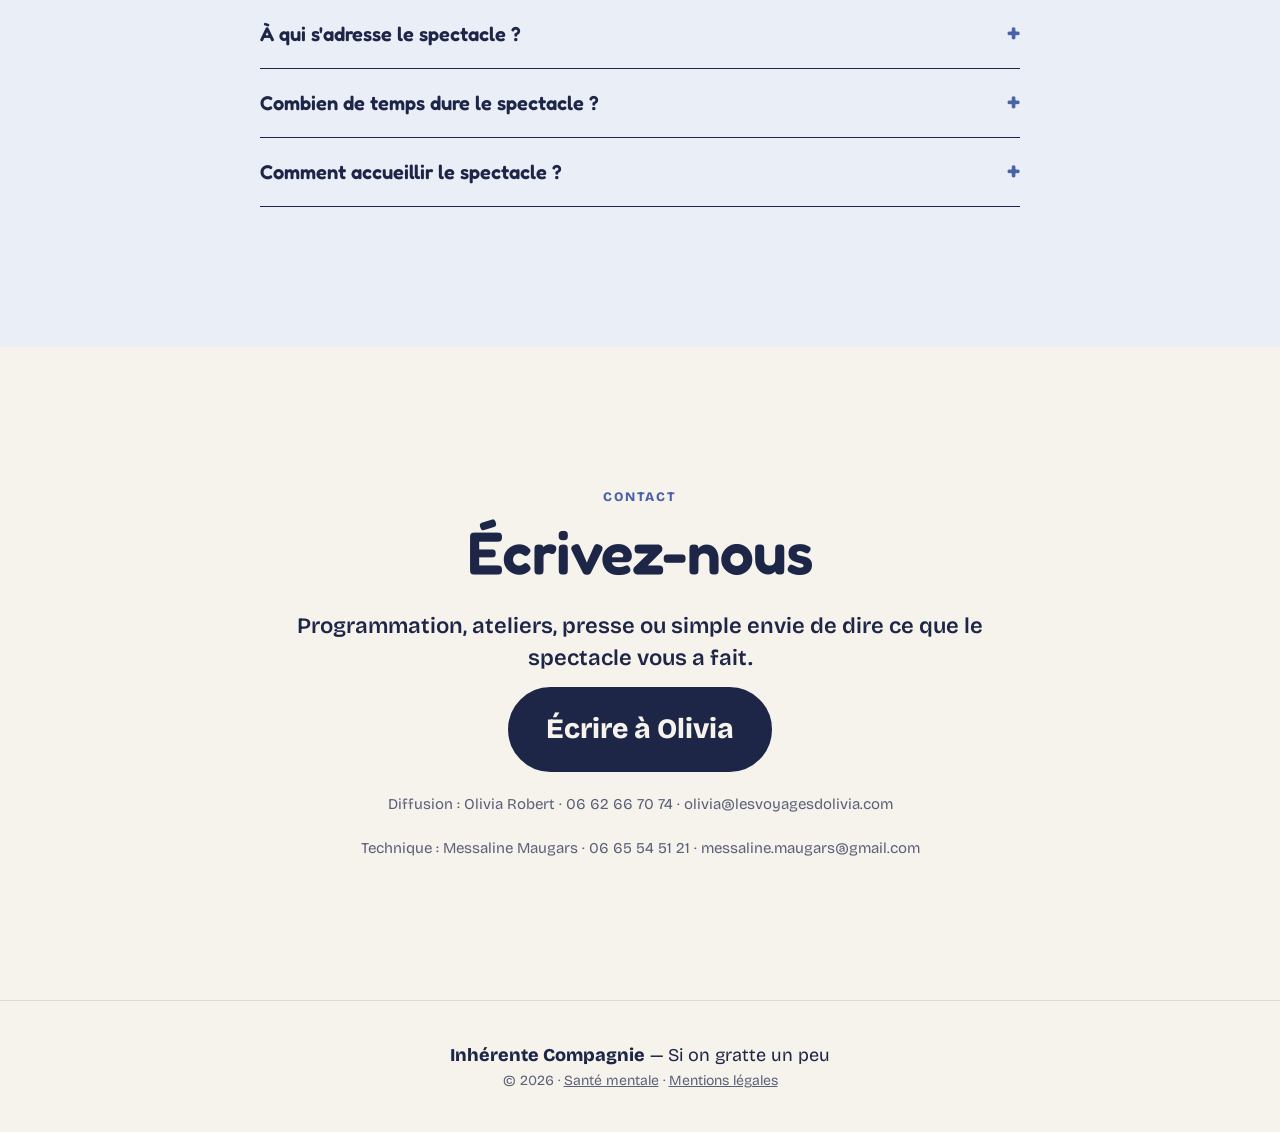
==== commit 26e04c26: "Page Santé mentale ; retrait des mentions SACEM des documents Co-Authored-By: Claude Opus 5.5 <norep" ====
--- a/index.html
+++ b/index.html
@@ -206,6 +206,7 @@
     <a href="#dates">Dates</a>
     <a href="#pros">Programmateurs</a>
     <a href="#ateliers">Ateliers</a>
+    <a href="sante-mentale.html">Santé mentale</a>
     <a href="#contact">Contact</a>
   </nav>
 </header>
@@ -312,6 +313,20 @@
     </div>
   </section>
 
+  <!-- TEASER SANTE MENTALE -->
+  <section class="section section--tight" style="padding-top:60px">
+    <div class="wrap">
+      <div class="sm-teaser">
+        <div>
+          <p class="kicker" style="color:var(--teal)">Après le spectacle</p>
+          <h2>Santé mentale : comprendre, en parler</h2>
+          <p>Dépression, trouble bipolaire, TDPM, TDAH, TOP, autisme… Quelques repères simples sur les troubles dont parle le spectacle, les bons numéros, et des ressources dans le Diois.</p>
+        </div>
+        <a class="btn" href="sante-mentale.html">Lire la page</a>
+      </div>
+    </div>
+  </section>
+
   <!-- GALERIE -->
   <section class="section section--tight">
     <div class="gallery">
@@ -439,7 +454,7 @@
 
 <footer class="footer">
   <p><strong>Inhérente Compagnie</strong> — Si on gratte un peu</p>
-  <p class="footer__small">© 2026 · <a href="mentions-legales.html">Mentions légales</a></p>
+  <p class="footer__small">© 2026 · <a href="sante-mentale.html">Santé mentale</a> · <a href="mentions-legales.html">Mentions légales</a></p>
 </footer>
 
 <script src="script.js"></script>
--- a/style.css
+++ b/style.css
@@ -250,3 +250,32 @@
 .quote:nth-child(3n+2) { background: #FBF9D9; }
 .quote blockquote { font-family: var(--display); font-weight: 500; font-size: 20px; line-height: 1.35; color: var(--ink); }
 .quote figcaption { margin-top: 14px; font-size: 14px; font-weight: 600; color: var(--blue); }
+
+/* Page santé mentale */
+.sm-hero { padding: 130px 24px 40px; }
+.sm-hero h1 { font-family: var(--display); font-weight: 600; font-size: clamp(36px, 6vw, 64px); line-height: 1.02; margin-bottom: 24px; color: var(--blue-deep); }
+.sm-hero p { margin-bottom: 16px; }
+.sm-urgent { background: var(--blue-deep); color: #fff; border-radius: var(--radius); padding: 28px; margin: 10px 0 40px; }
+.sm-urgent h2 { font-size: 26px; margin-bottom: 14px; color: var(--yellow); }
+.sm-urgent ul { list-style: none; }
+.sm-urgent li { padding: 8px 0; border-top: 1px solid rgba(255,255,255,.15); }
+.sm-urgent a { color: var(--yellow); text-decoration: none; }
+.sm-toc { padding: 0 24px 30px; }
+.sm-toc ul { list-style: none; display: flex; flex-wrap: wrap; gap: 8px; }
+.sm-toc a { display: inline-block; text-decoration: none; font-weight: 600; font-size: 14px; padding: 6px 12px; border-radius: 99px; background: var(--paper-2); }
+.sm-toc a:hover { background: var(--blue); color: #fff; }
+.sm-cards { display: grid; grid-template-columns: repeat(auto-fill, minmax(320px, 1fr)); gap: 22px; align-items: start; padding: 10px 24px 80px; }
+.sm-card { background: #fff; border-radius: var(--radius); padding: 26px; border: 1.5px solid #E2E6F0; scroll-margin-top: 90px; }
+.sm-card h2 { font-size: 26px; margin-bottom: 8px; color: var(--blue-deep); }
+.sm-card p { margin-bottom: 12px; font-size: 17px; }
+.sm-tag { display: inline-block; font-size: 13px !important; font-weight: 700; color: var(--blue-deep); background: #FBF9D9; padding: 3px 10px; border-radius: 6px; }
+.sm-more { font-size: 15px !important; color: var(--muted); border-top: 1px solid #E2E6F0; padding-top: 12px; margin-top: 4px; }
+.sm-small { font-size: 14px; color: var(--muted); margin-top: 16px; }
+.section--blue .checklist a { color: var(--yellow); }
+#aide, #diois, #ecouter { scroll-margin-top: 70px; }
+/* Teaser accueil */
+.sm-teaser { background: var(--blue-deep); color: #fff; border-radius: var(--radius); padding: 34px; display: grid; grid-template-columns: 1.4fr 1fr; gap: 24px; align-items: center; }
+.sm-teaser h2 { color: #fff; margin-bottom: 12px; }
+.sm-teaser p { color: #E9EEF7; }
+.sm-teaser .btn { background: var(--yellow); color: var(--blue-deep); border-color: var(--yellow); justify-self: start; }
+@media (max-width: 700px) { .sm-teaser { grid-template-columns: 1fr; } .sm-cards { grid-template-columns: 1fr; } }
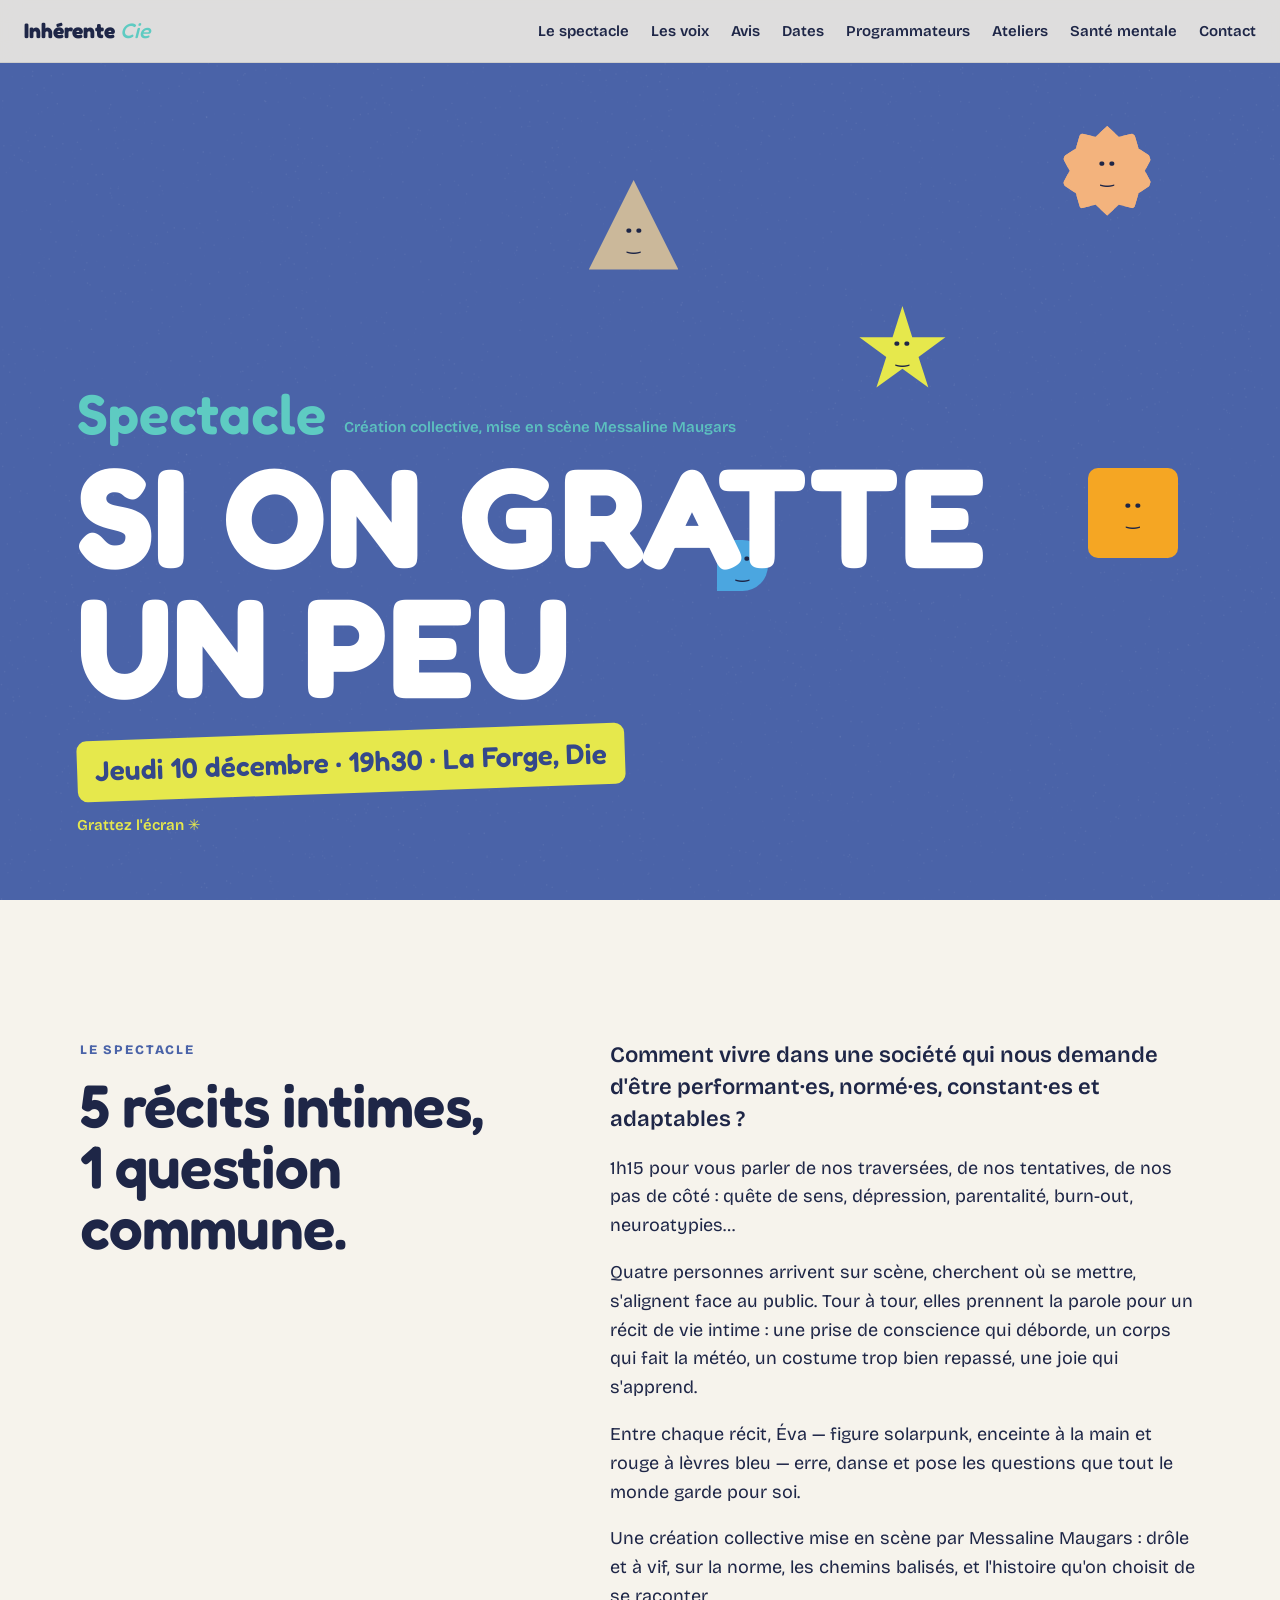
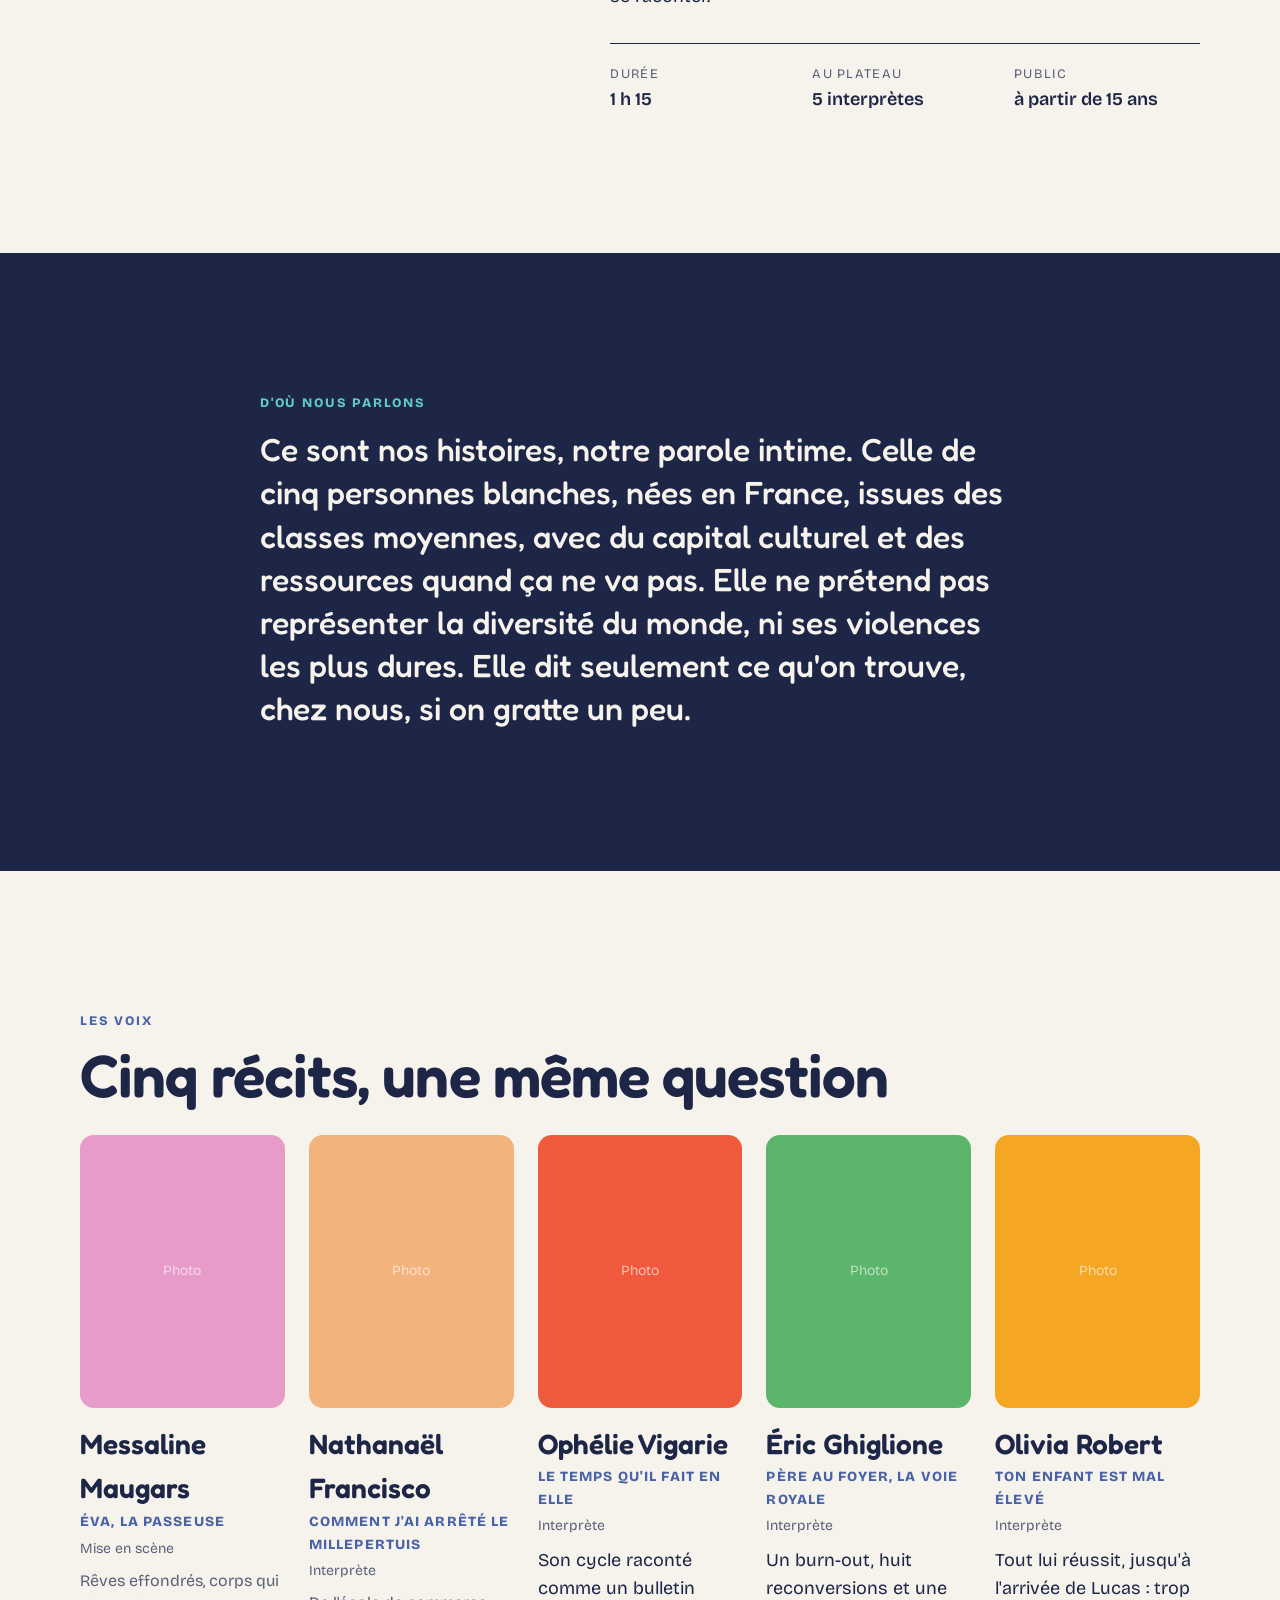
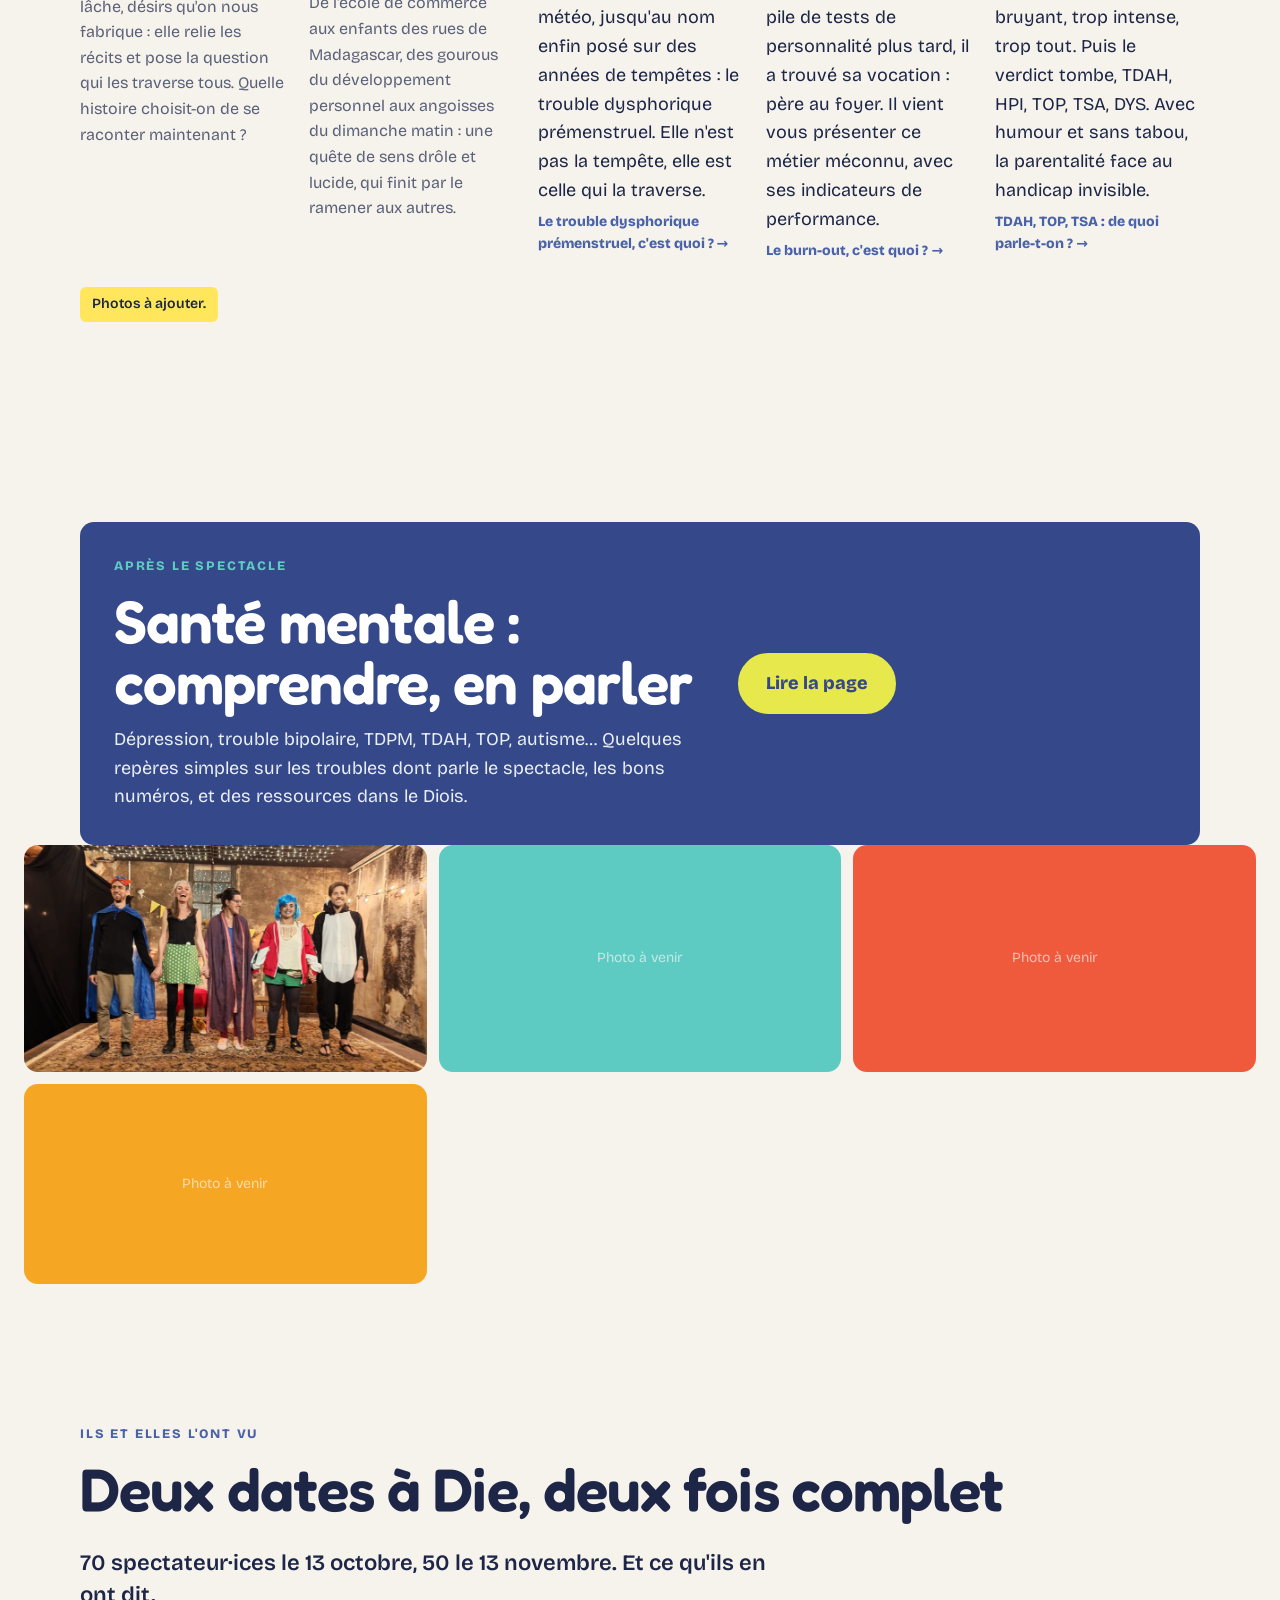
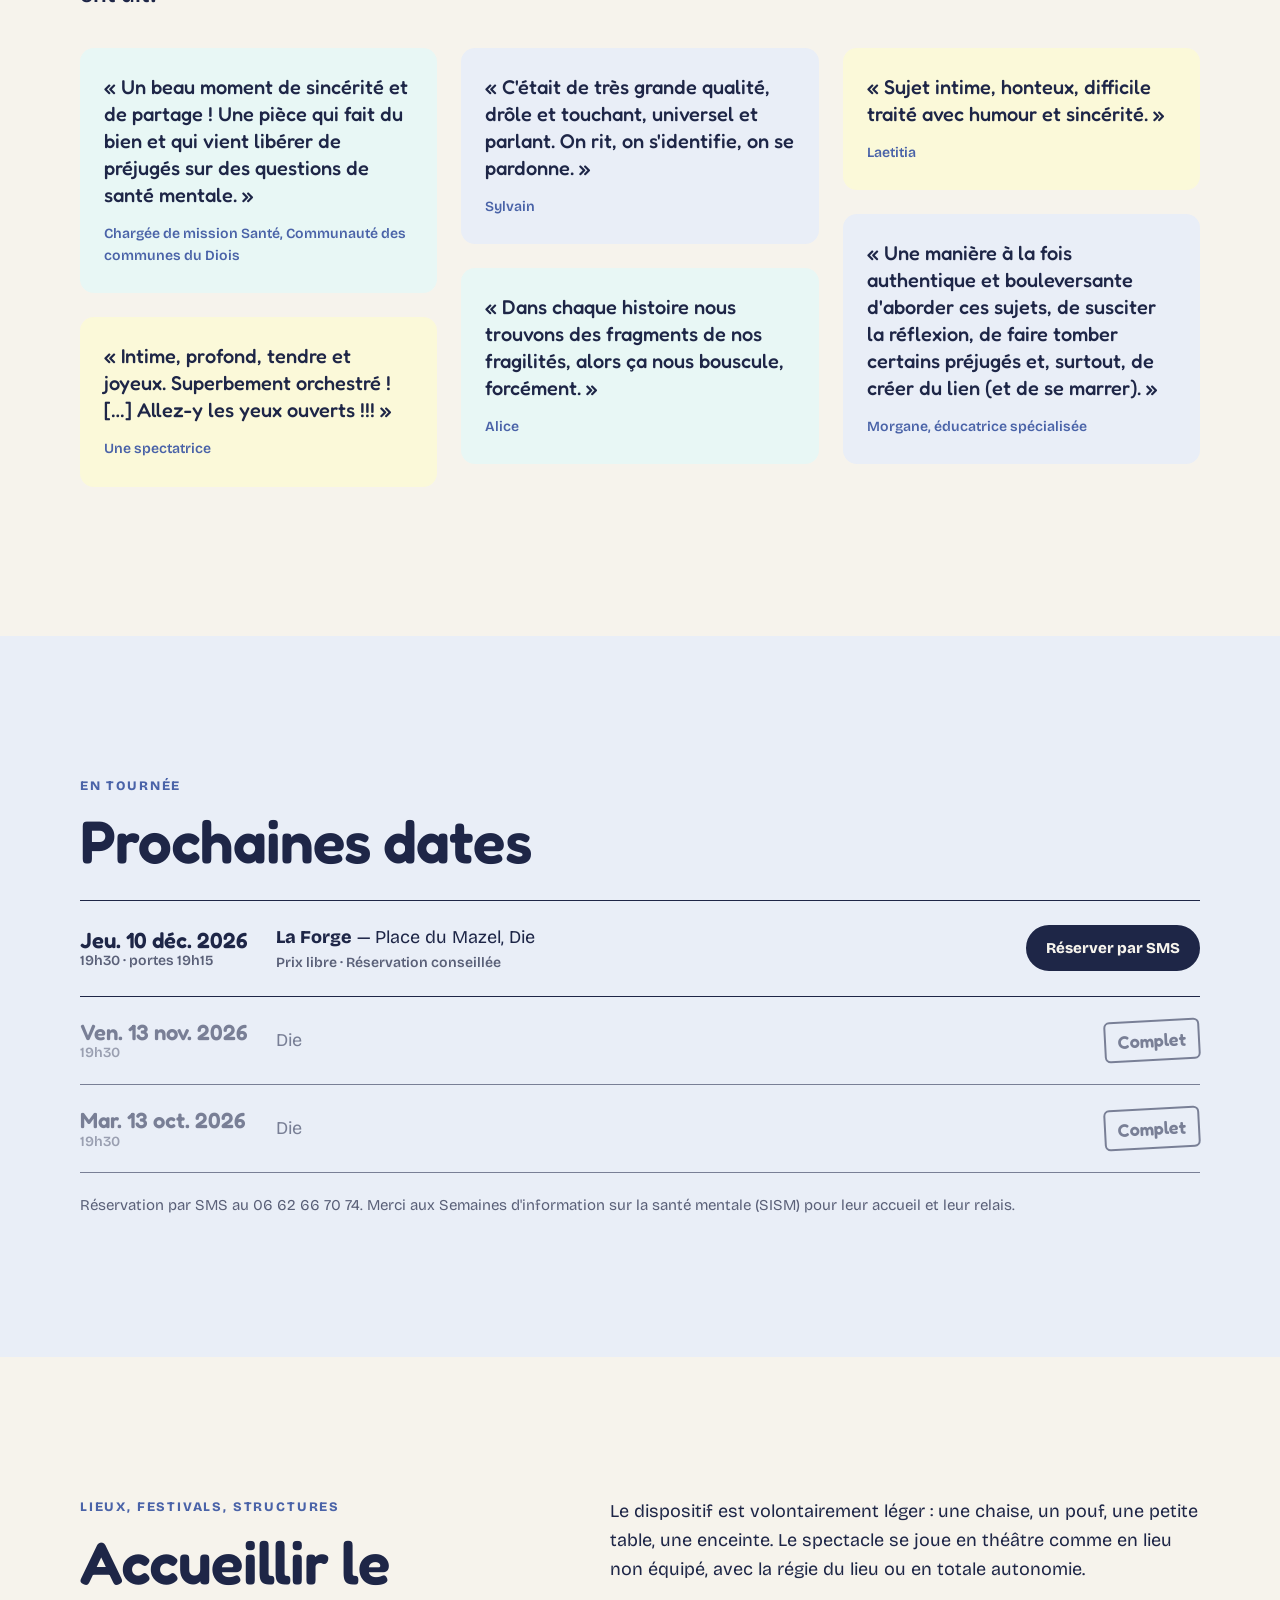
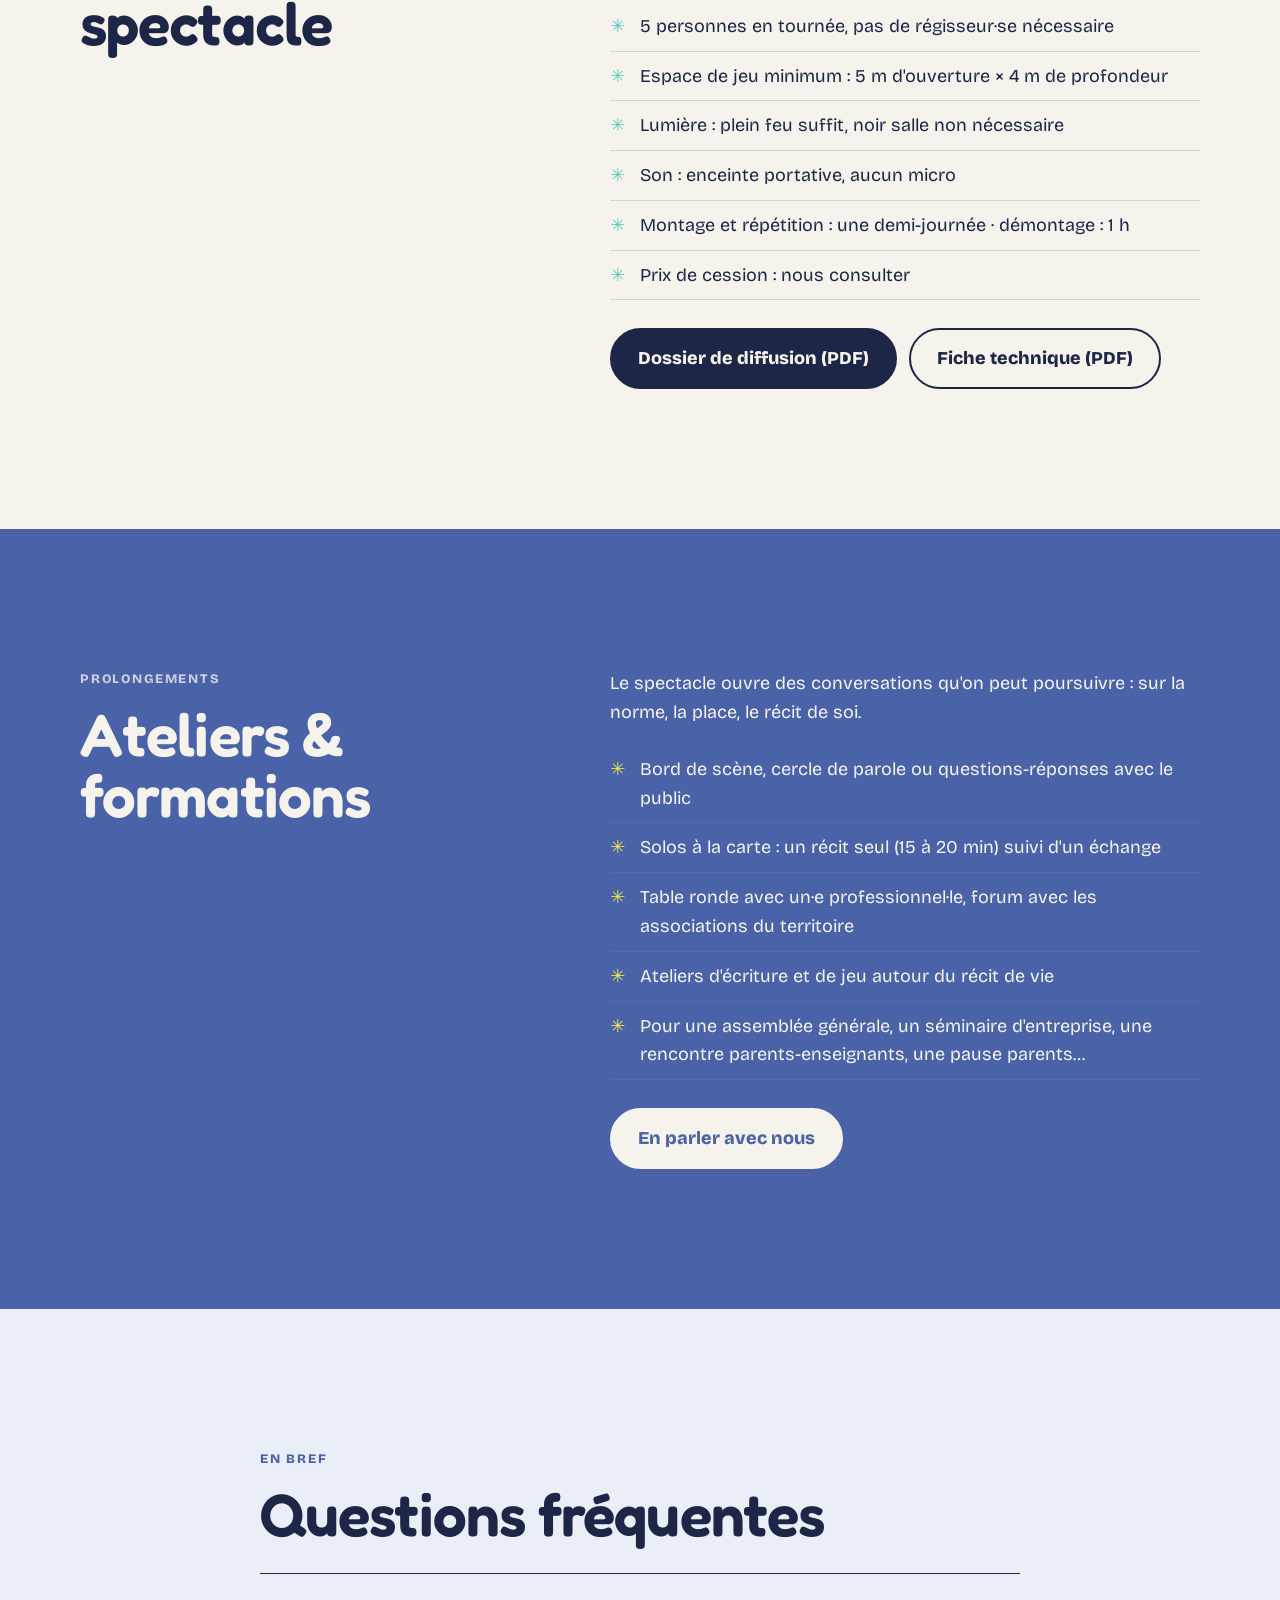
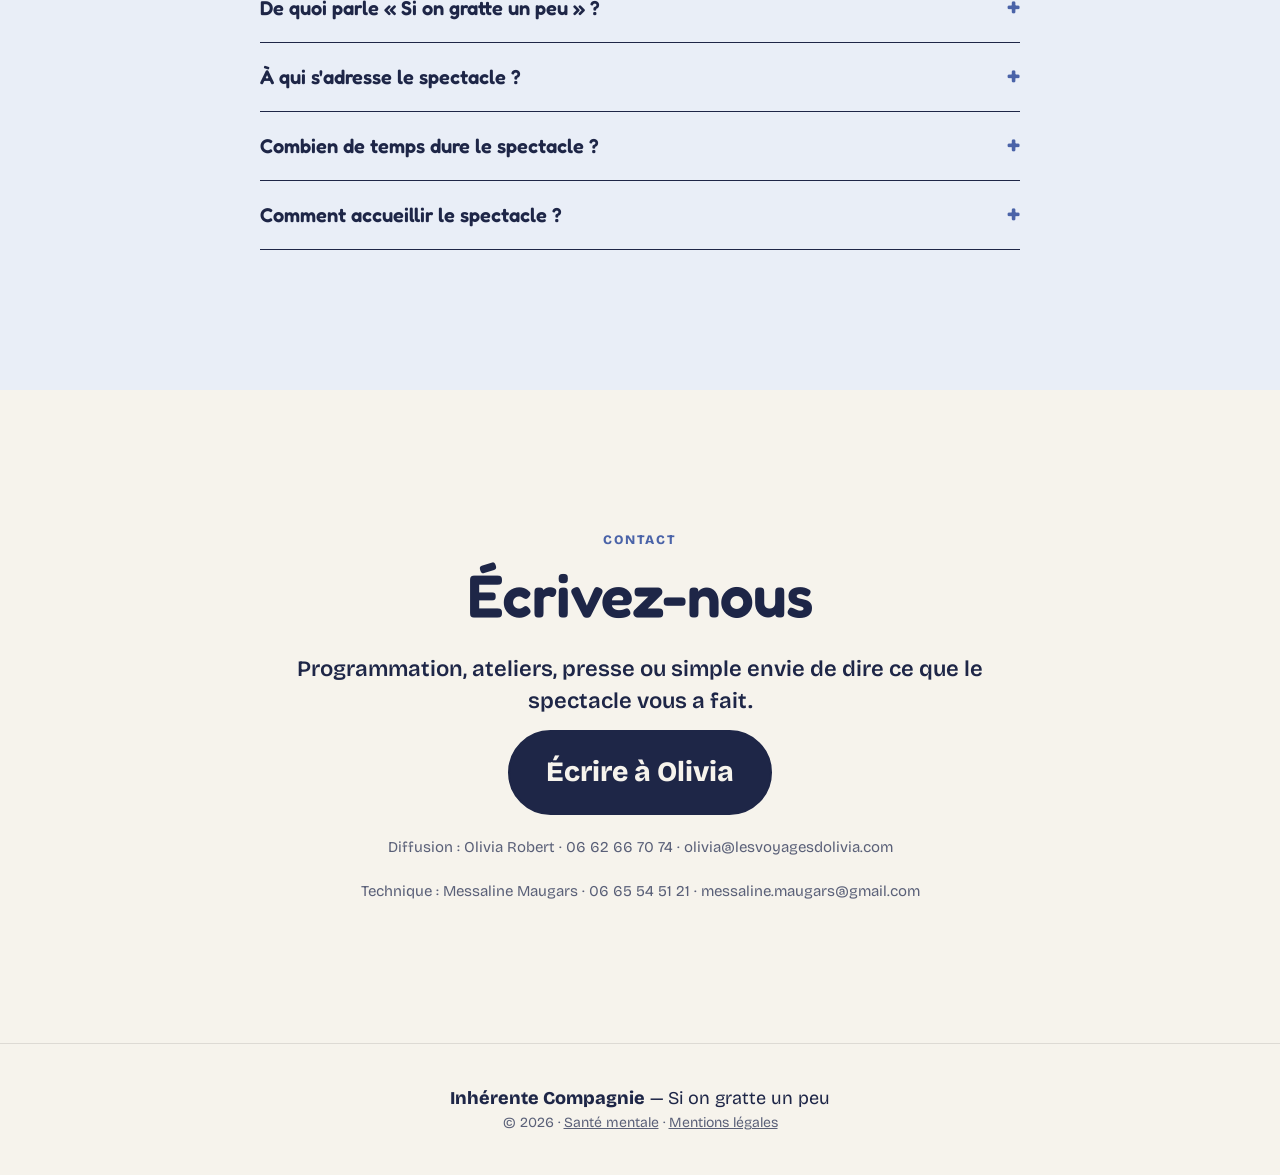
==== commit aa95038e: "Santé mentale : CMP de Die, burn-out, burn-out parental, HPI/DYS, aider un proche, données structuré" ====
--- a/index.html
+++ b/index.html
@@ -293,6 +293,7 @@
           <p class="card__role">Le temps qu'il fait en elle</p>
           <p class="card__sub">Interprète</p>
           <p>Son cycle raconté comme un bulletin météo, jusqu'au nom enfin posé sur des années de tempêtes : le trouble dysphorique prémenstruel. Elle n'est pas la tempête, elle est celle qui la traverse.</p>
+          <a class="card__link" href="sante-mentale.html#tdpm">Le trouble dysphorique prémenstruel, c'est quoi ? →</a>
         </article>
         <article class="card">
           <div class="card__img" style="--tone:#5BB56A"><span>Photo</span></div>
@@ -300,6 +301,7 @@
           <p class="card__role">Père au foyer, la voie royale</p>
           <p class="card__sub">Interprète</p>
           <p>Un burn-out, huit reconversions et une pile de tests de personnalité plus tard, il a trouvé sa vocation : père au foyer. Il vient vous présenter ce métier méconnu, avec ses indicateurs de performance.</p>
+          <a class="card__link" href="sante-mentale.html#burnout">Le burn-out, c'est quoi ? →</a>
         </article>
         <article class="card">
           <div class="card__img" style="--tone:#F5A623"><span>Photo</span></div>
@@ -307,6 +309,7 @@
           <p class="card__role">Ton enfant est mal élevé</p>
           <p class="card__sub">Interprète</p>
           <p>Tout lui réussit, jusqu'à l'arrivée de Lucas : trop bruyant, trop intense, trop tout. Puis le verdict tombe, TDAH, HPI, TOP, TSA, DYS. Avec humour et sans tabou, la parentalité face au handicap invisible.</p>
+          <a class="card__link" href="sante-mentale.html#tdah">TDAH, TOP, TSA : de quoi parle-t-on ? →</a>
         </article>
       </div>
       <p class="todo-block">Photos à ajouter.</p>
--- a/style.css
+++ b/style.css
@@ -279,3 +279,6 @@
 .sm-teaser p { color: #E9EEF7; }
 .sm-teaser .btn { background: var(--yellow); color: var(--blue-deep); border-color: var(--yellow); justify-self: start; }
 @media (max-width: 700px) { .sm-teaser { grid-template-columns: 1fr; } .sm-cards { grid-template-columns: 1fr; } }
+
+.card__link { display: inline-block; margin-top: 6px; font-size: 14px; font-weight: 700; color: var(--blue); text-decoration: none; }
+.card__link:hover { text-decoration: underline; }
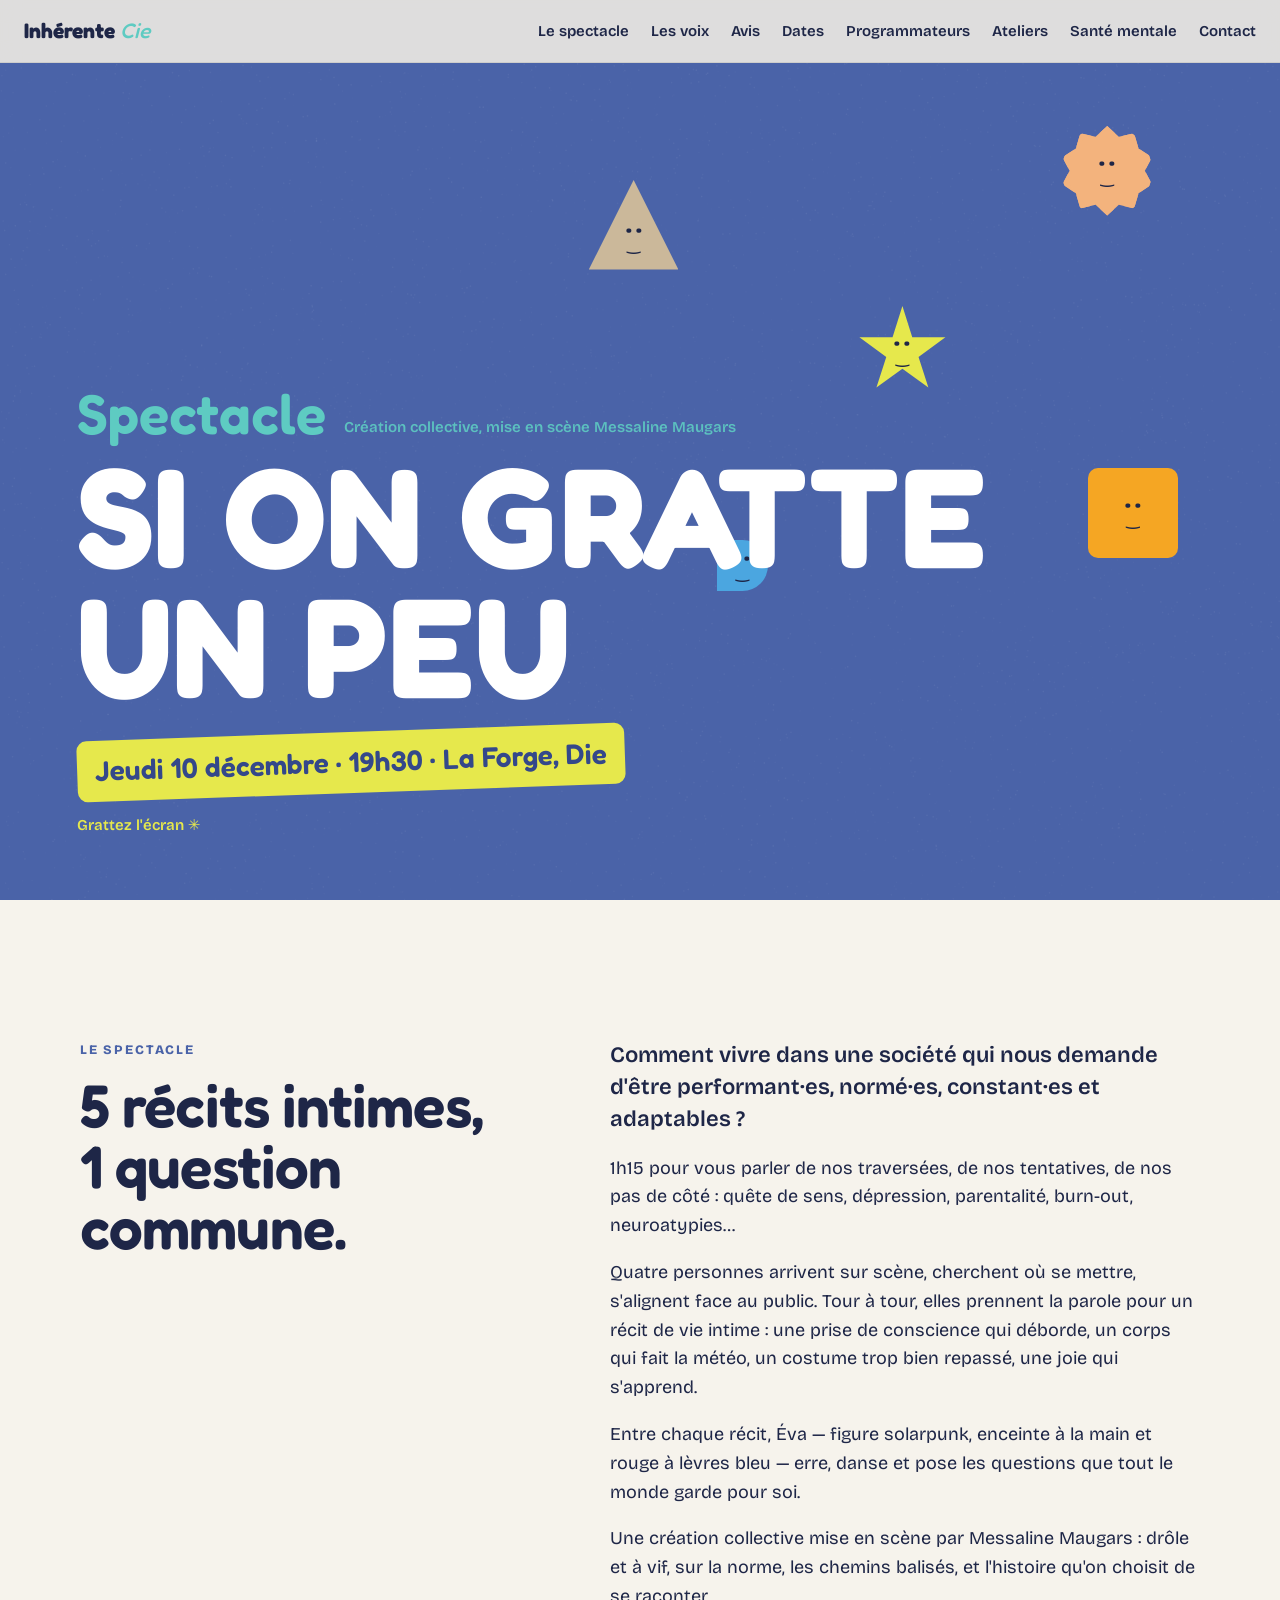
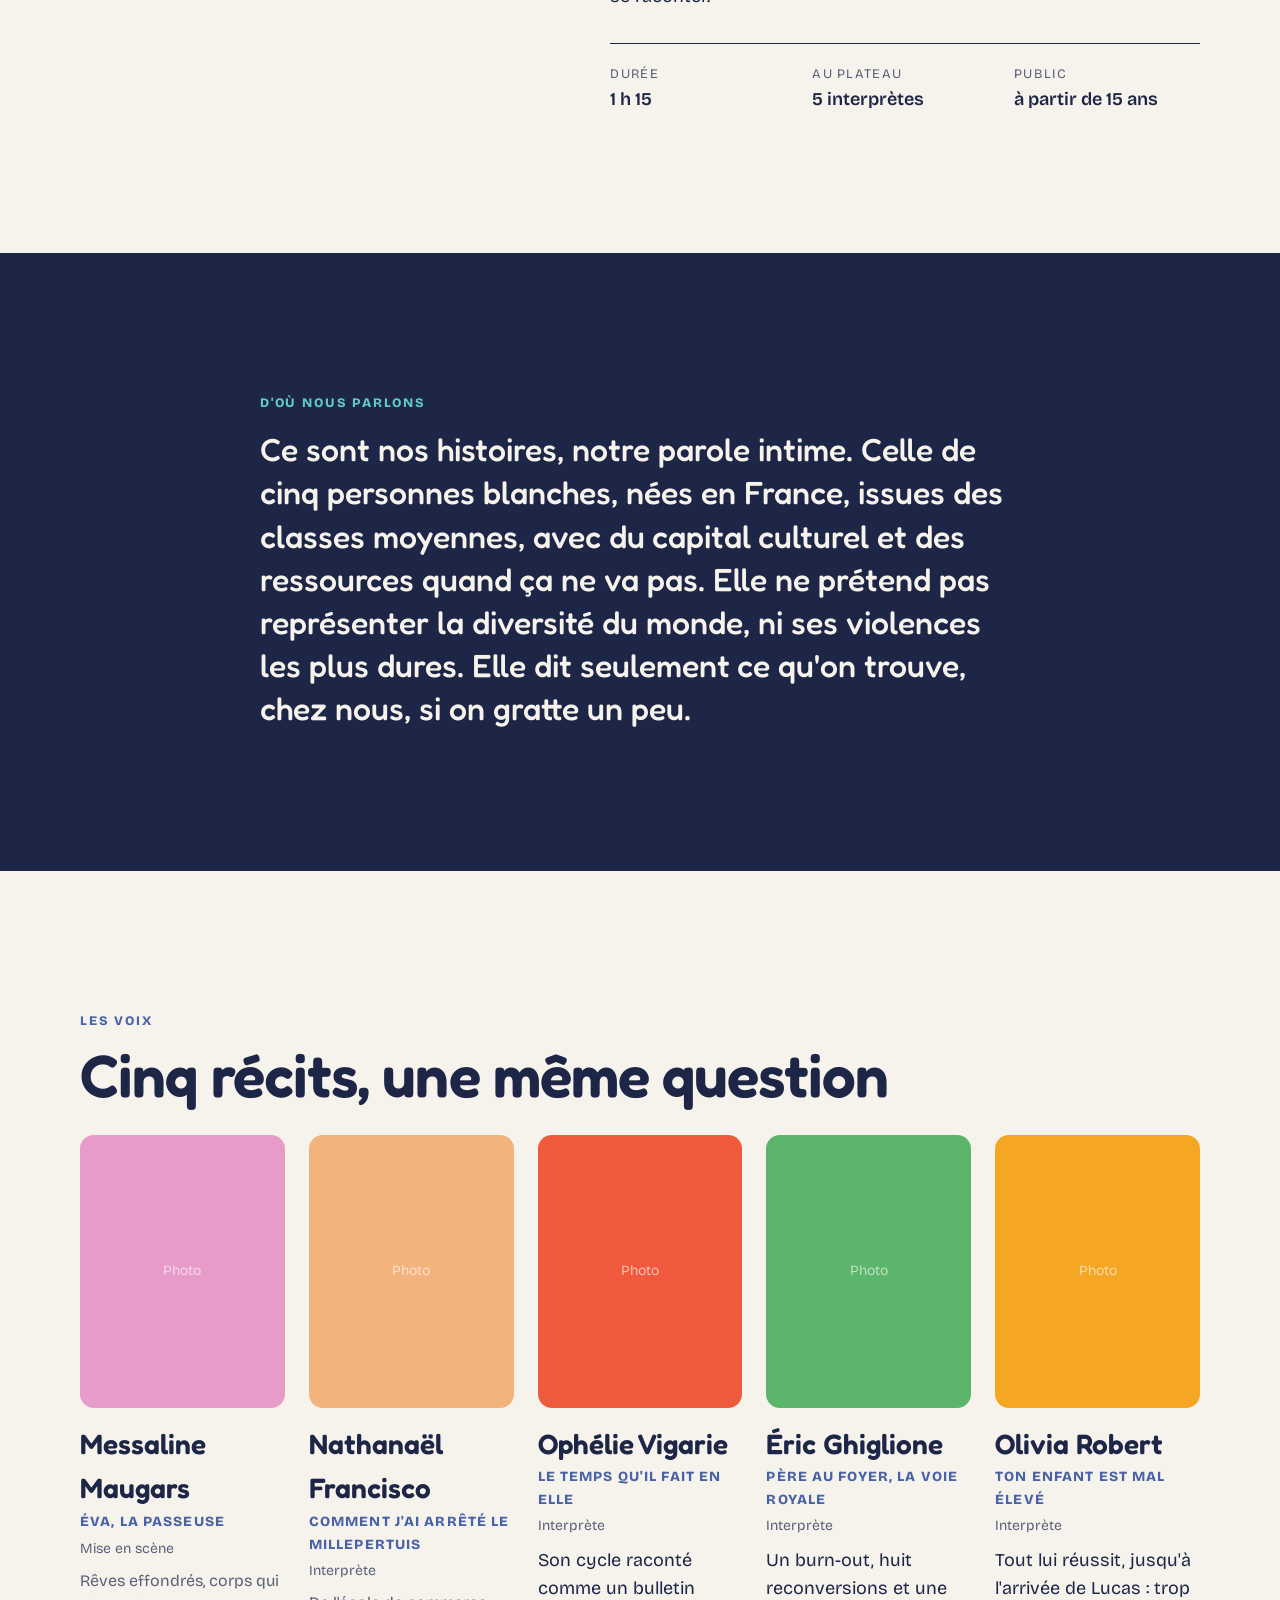
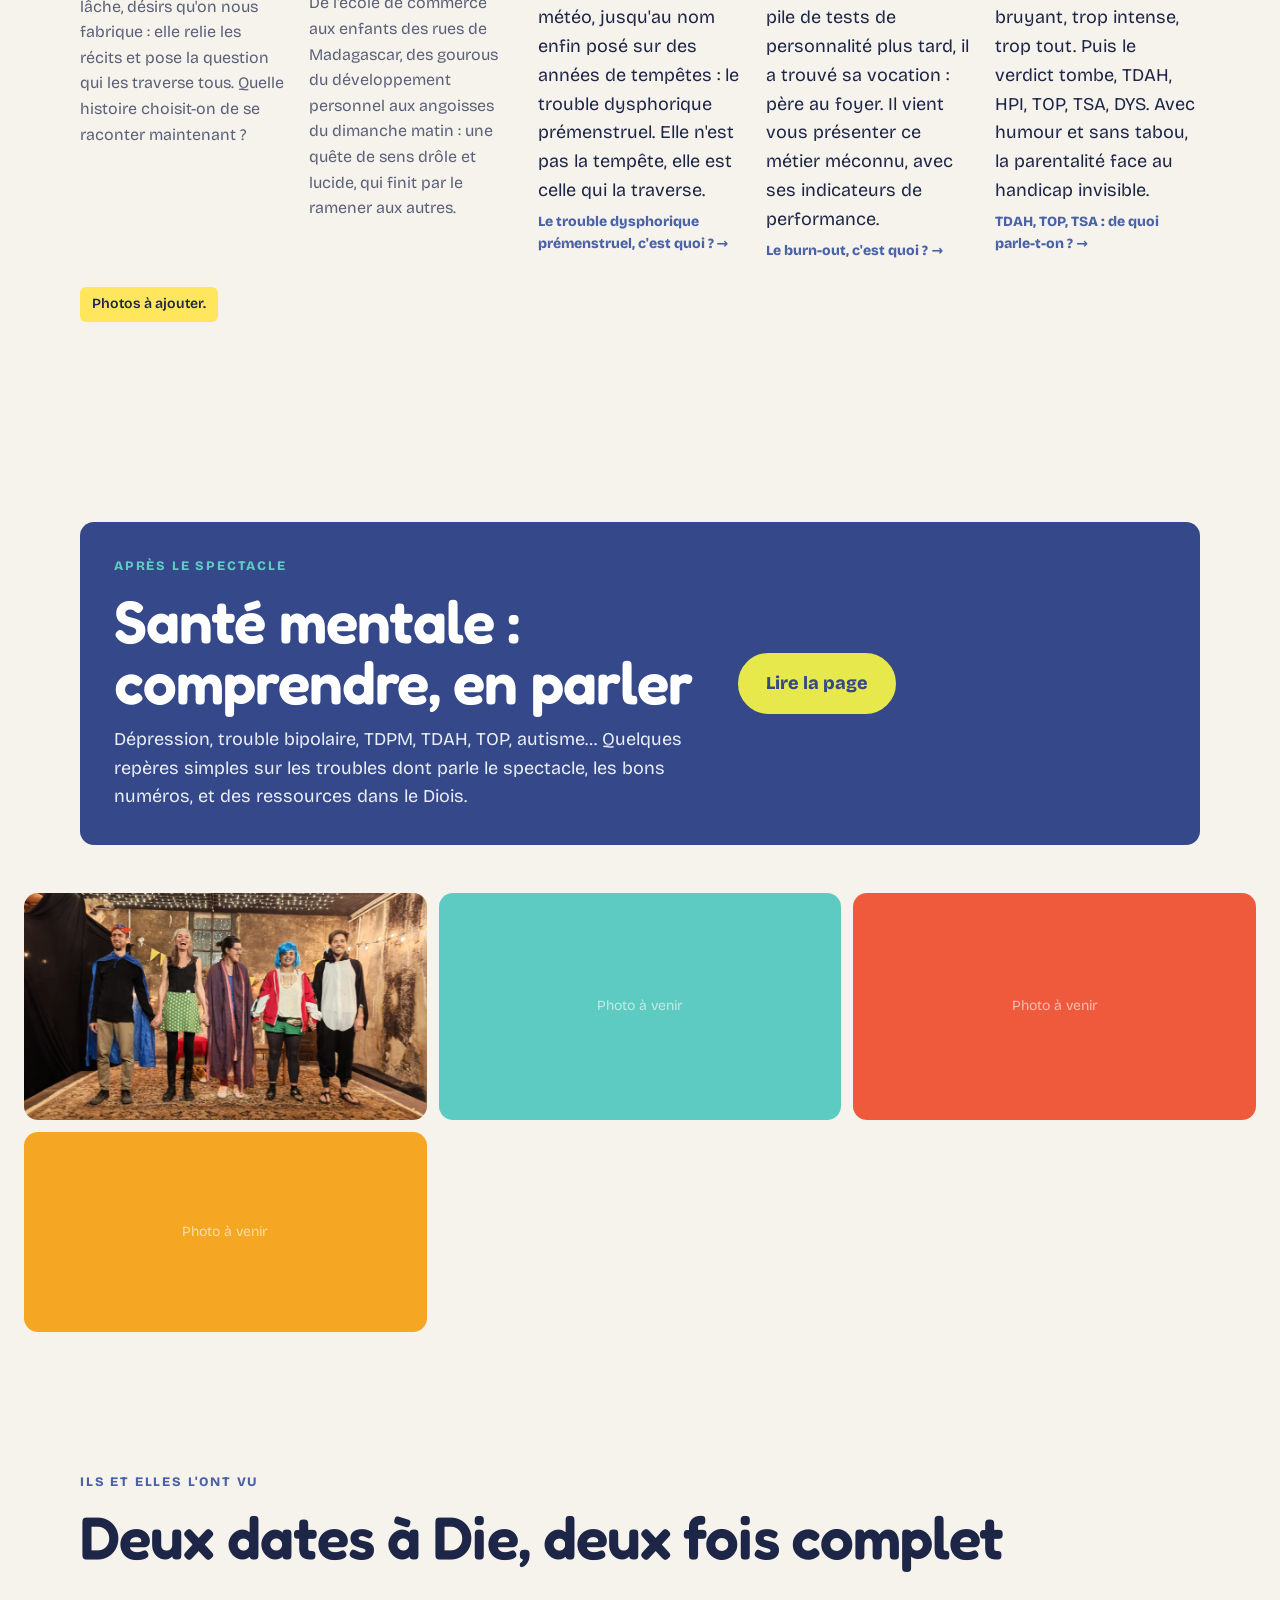
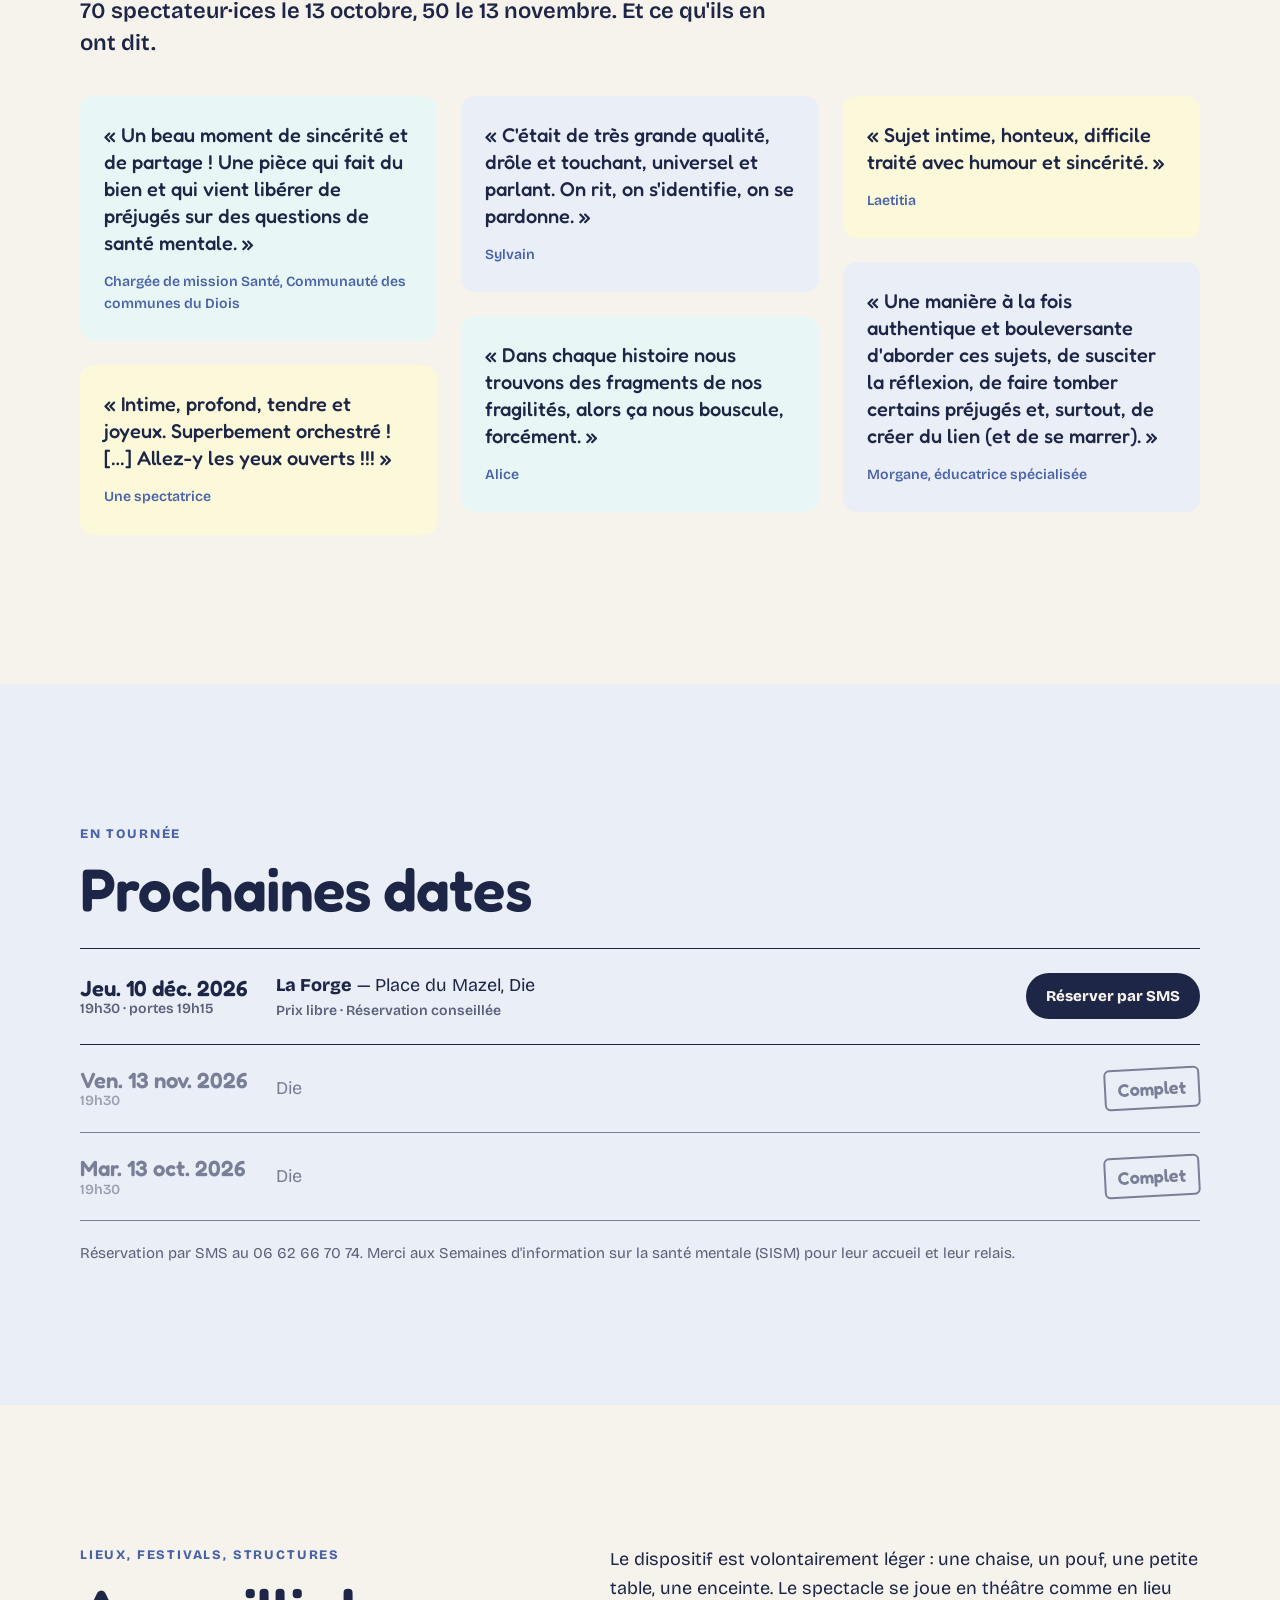
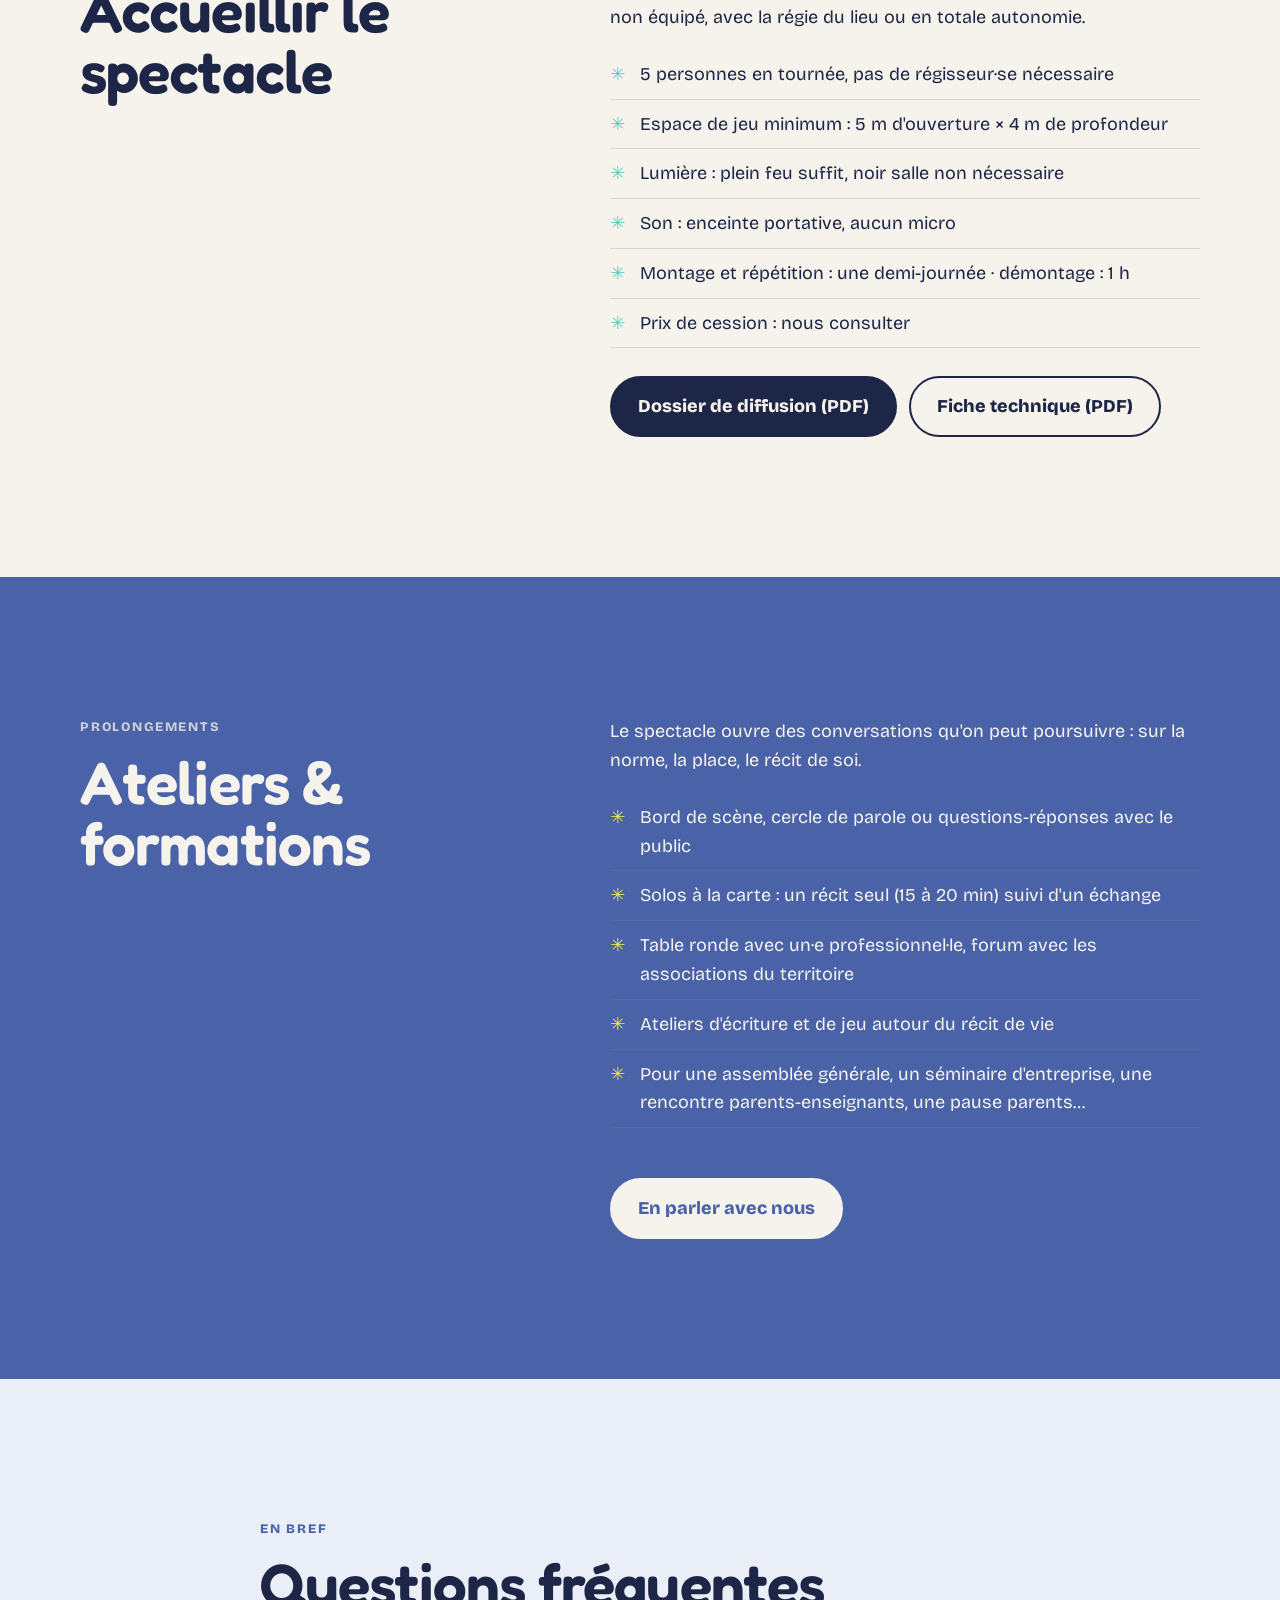
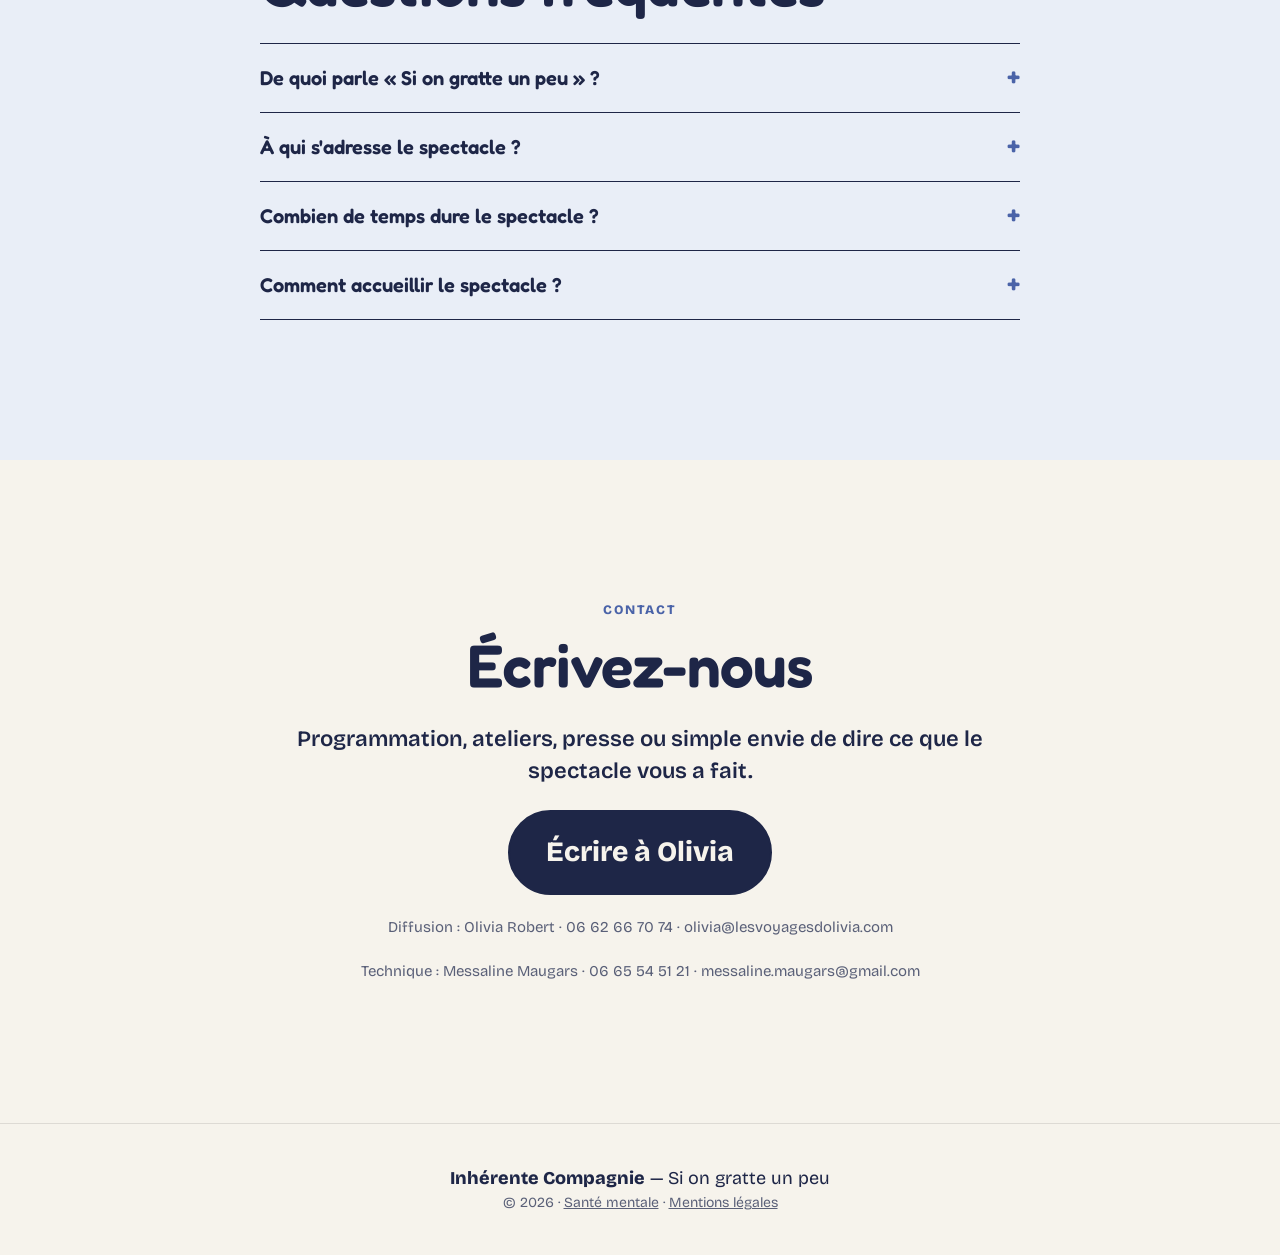
==== commit 3926d0d1: "Espacements mobile, cartes sur une colonne, cohérence des étiquettes santé mentale Co-Authored-By: C" ====
--- a/index.html
+++ b/index.html
@@ -317,7 +317,7 @@
   </section>
 
   <!-- TEASER SANTE MENTALE -->
-  <section class="section section--tight" style="padding-top:60px">
+  <section class="section section--tight sm-teaser-wrap">
     <div class="wrap">
       <div class="sm-teaser">
         <div>
--- a/style.css
+++ b/style.css
@@ -282,3 +282,17 @@
 
 .card__link { display: inline-block; margin-top: 6px; font-size: 14px; font-weight: 700; color: var(--blue); text-decoration: none; }
 .card__link:hover { text-decoration: underline; }
+
+/* Espacements (retours mobile) */
+p + .btn, p + .btn-row, .lead + .btn, ul + .btn, .checklist + .btn { margin-top: 22px; }
+.center .btn { margin-top: 22px; }
+.sm-teaser-wrap { padding-top: 60px; padding-bottom: 48px; }
+.sm-tag--hors { background: #EAF0FB; color: var(--muted); }
+@media (max-width: 700px) { .sm-teaser { padding: 26px; } .section { padding-left: 20px; padding-right: 20px; } }
+/* Mobile : cartes des voix sur une colonne, étiquettes compactes */
+.dates .tag { justify-self: start; }
+@media (max-width: 560px) {
+  .cards { grid-template-columns: 1fr; gap: 32px; }
+  .card__img { aspect-ratio: 4 / 3; }
+  .card h3 { font-size: 26px; }
+}
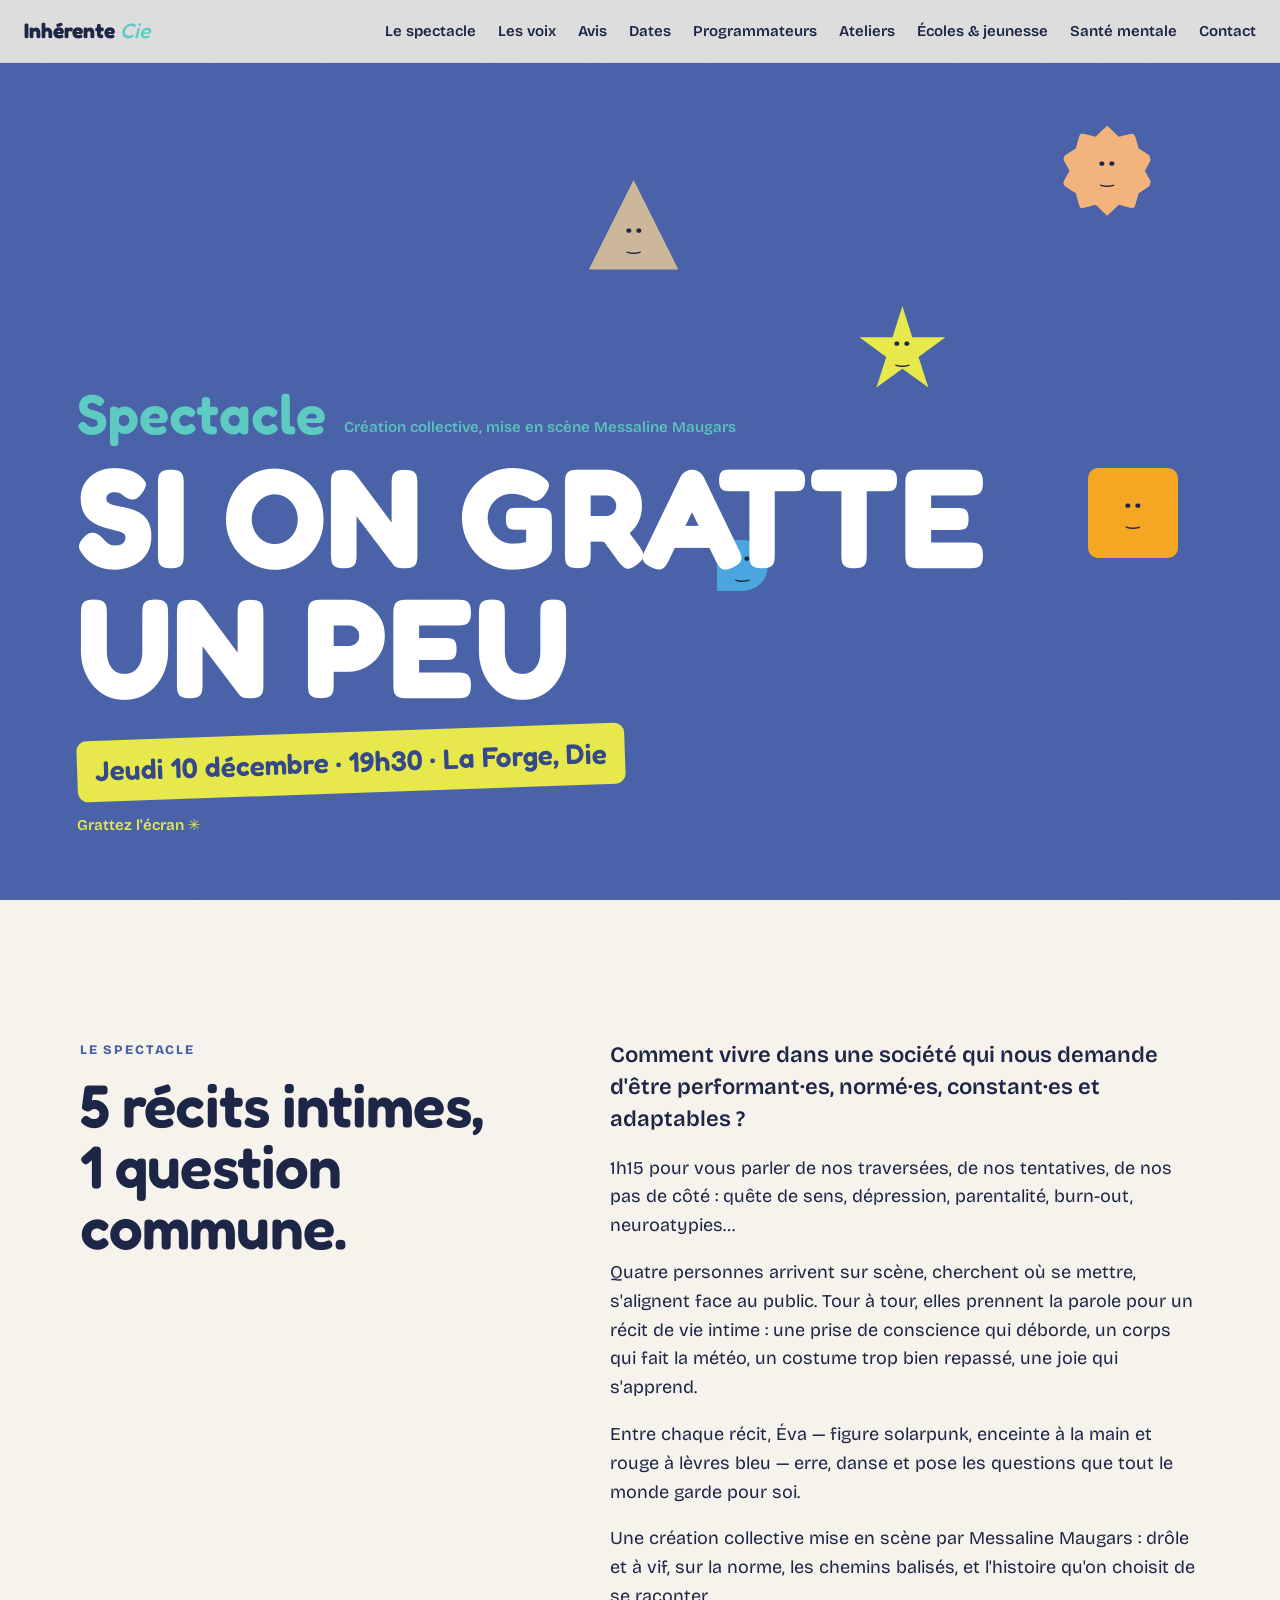
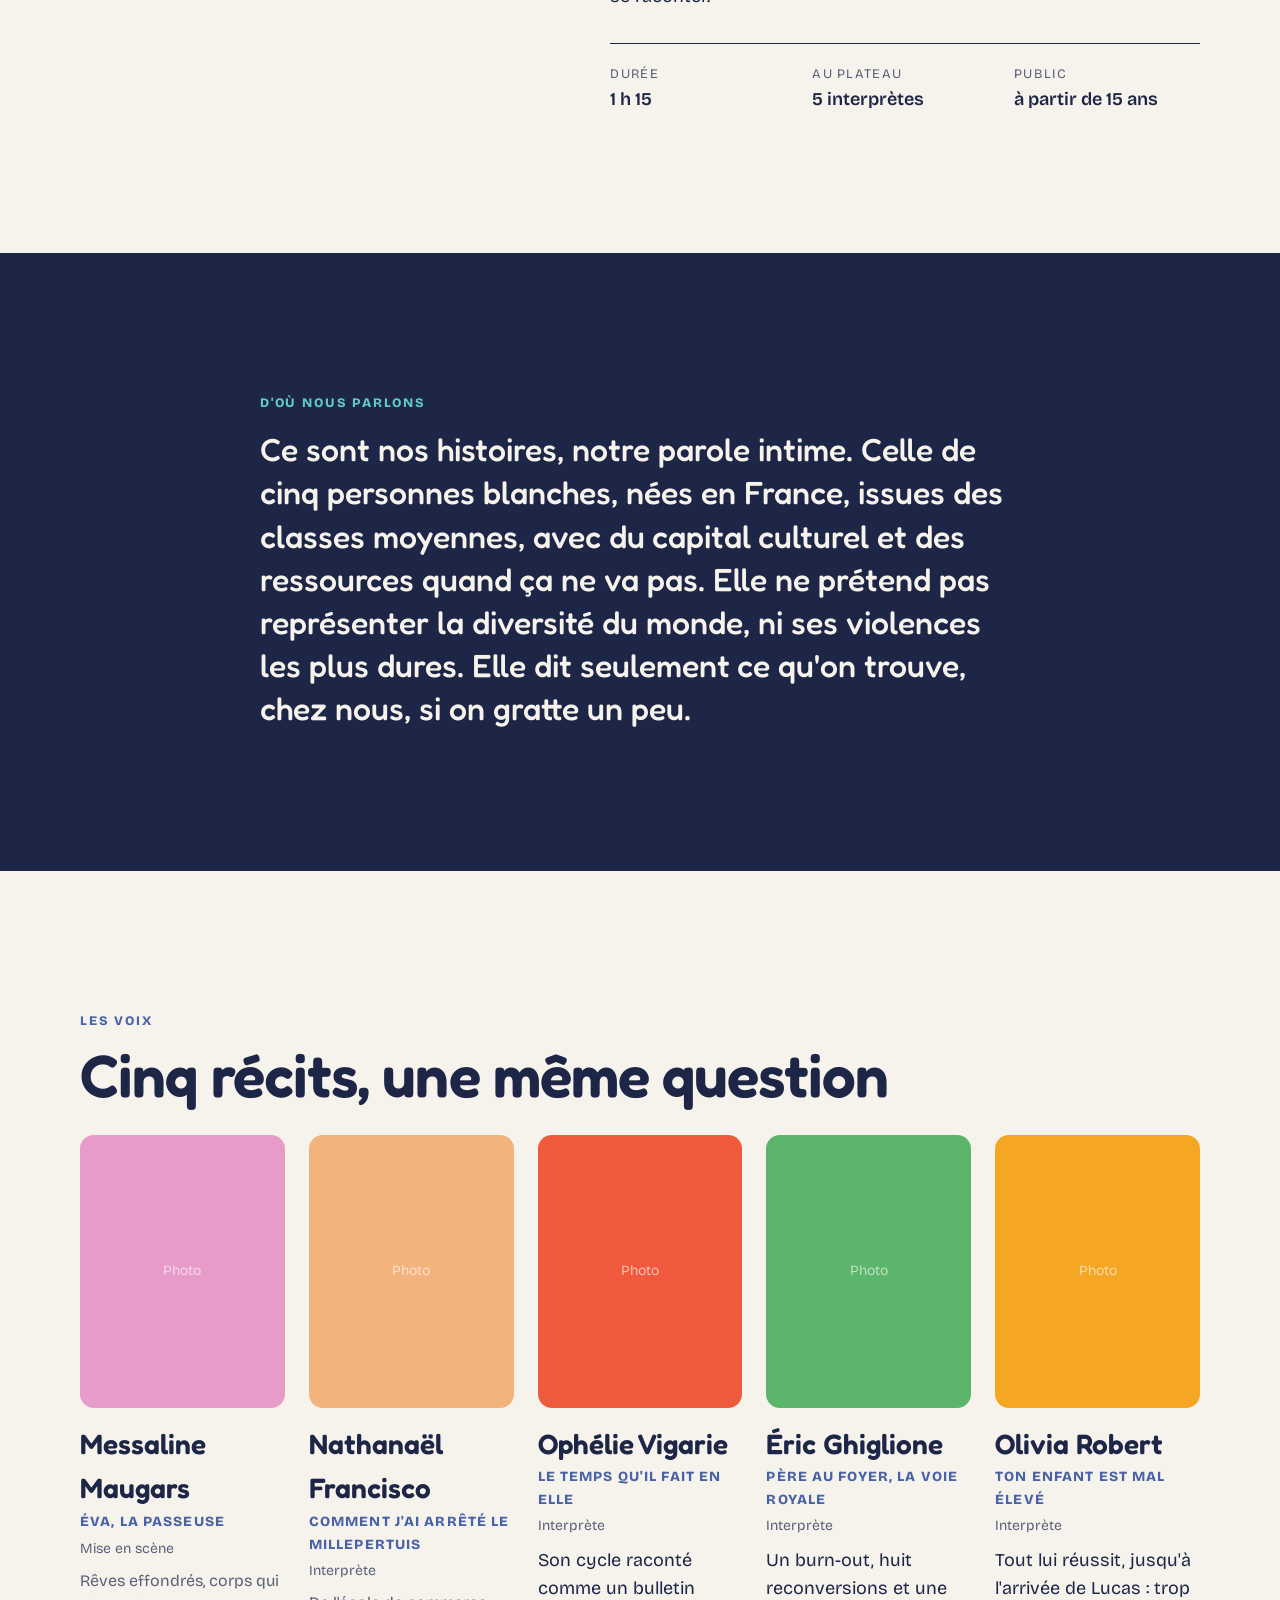
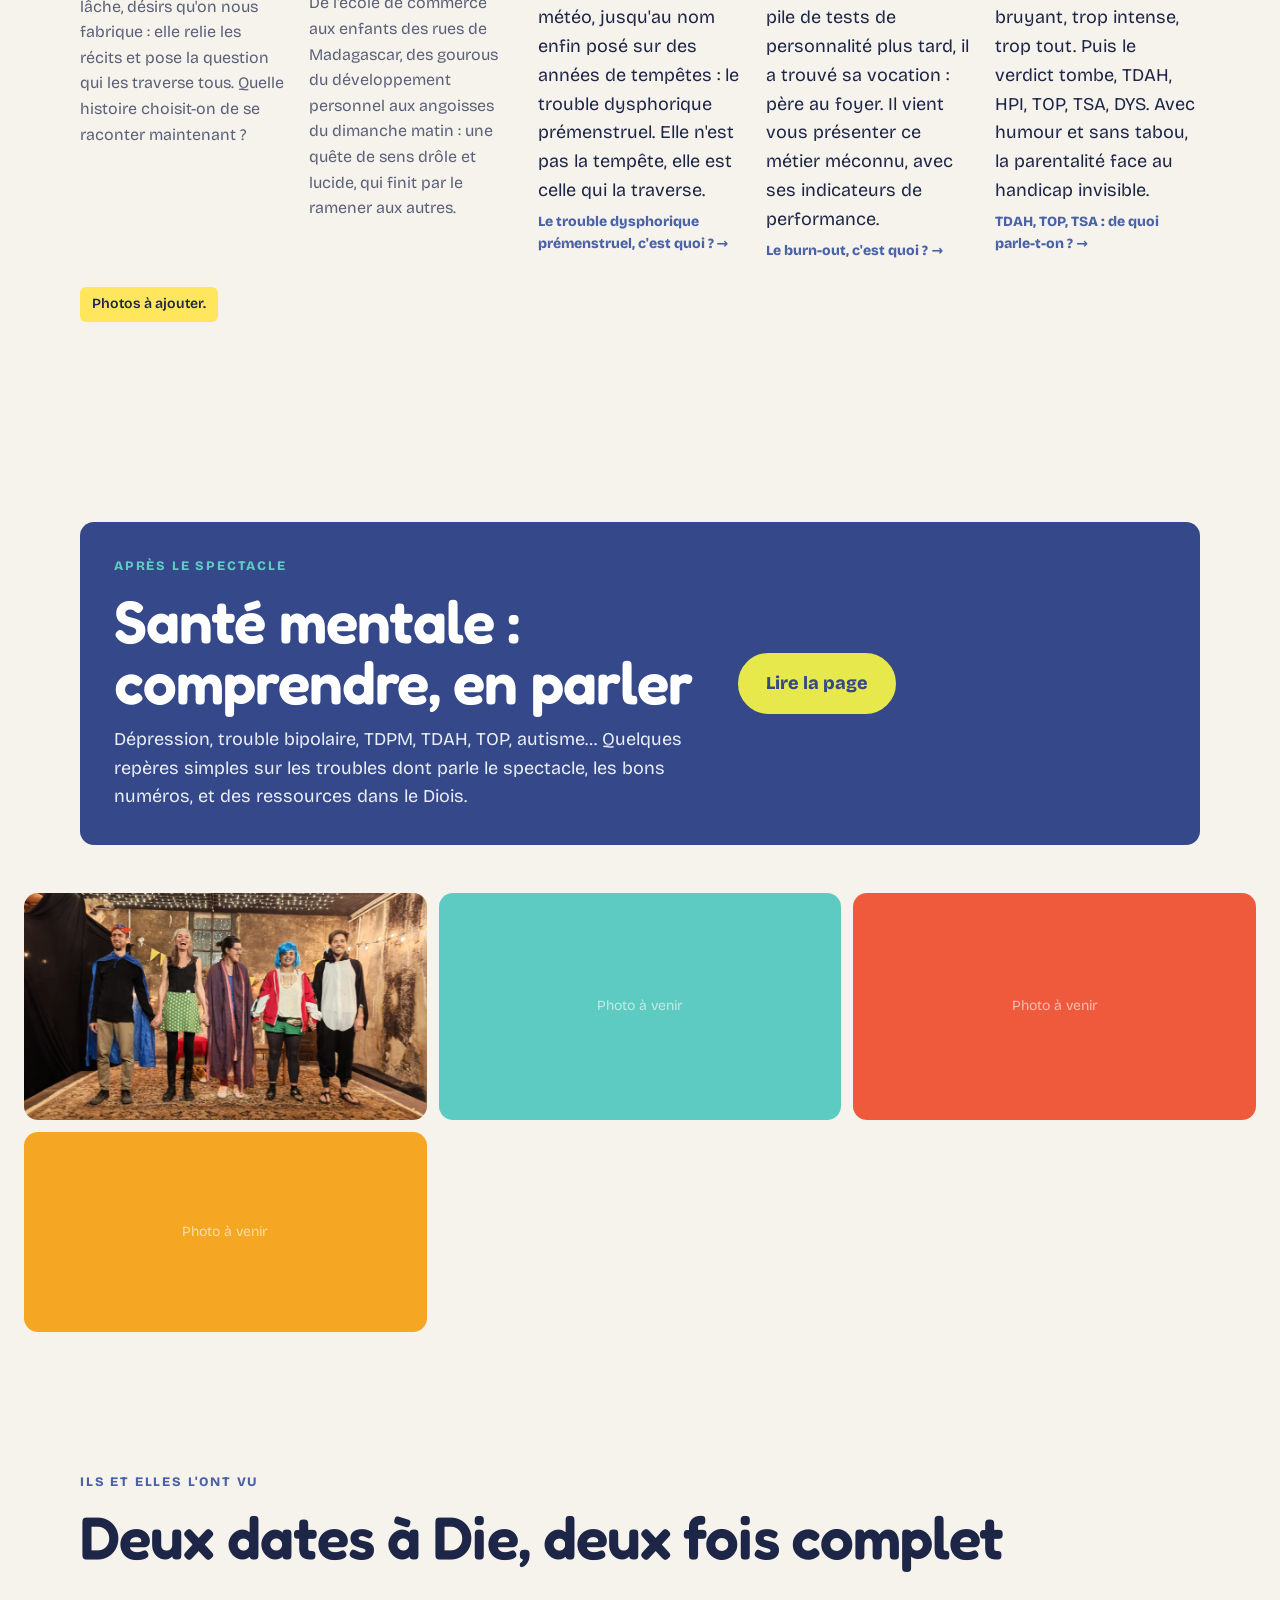
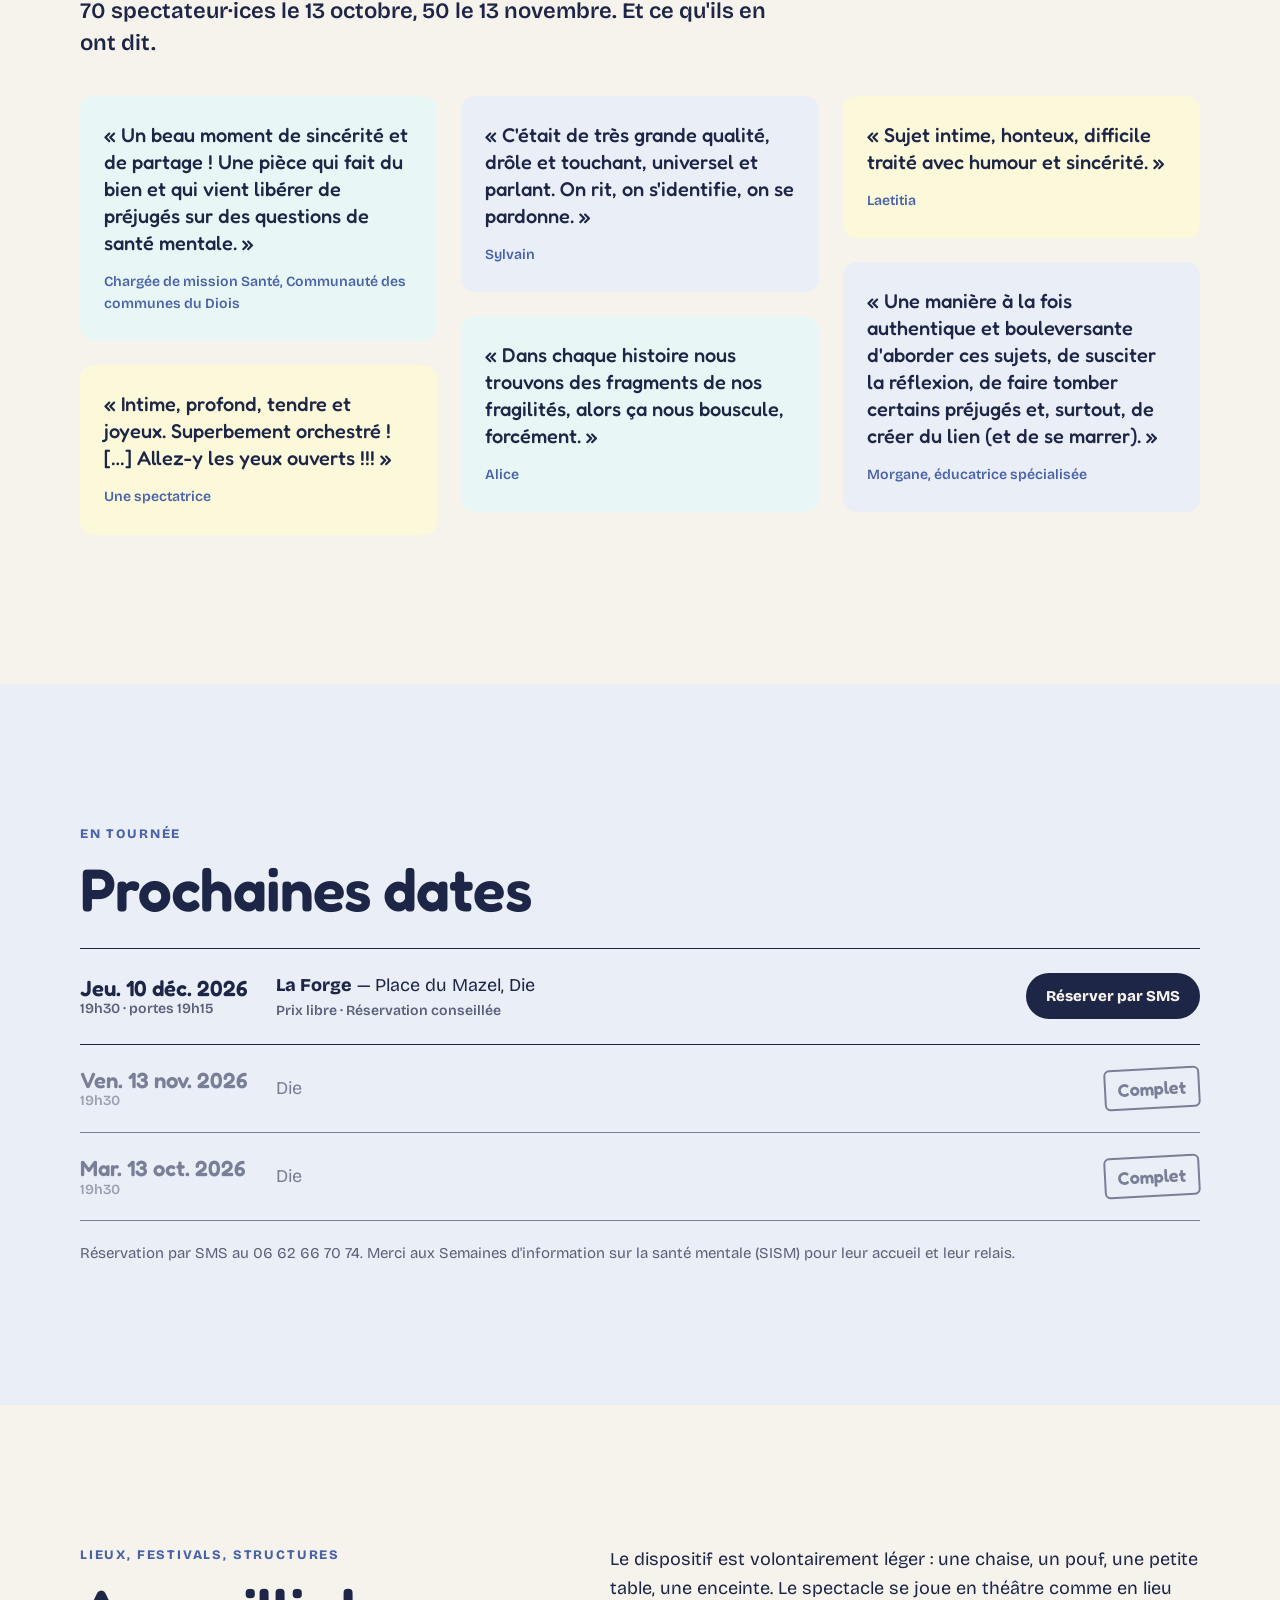
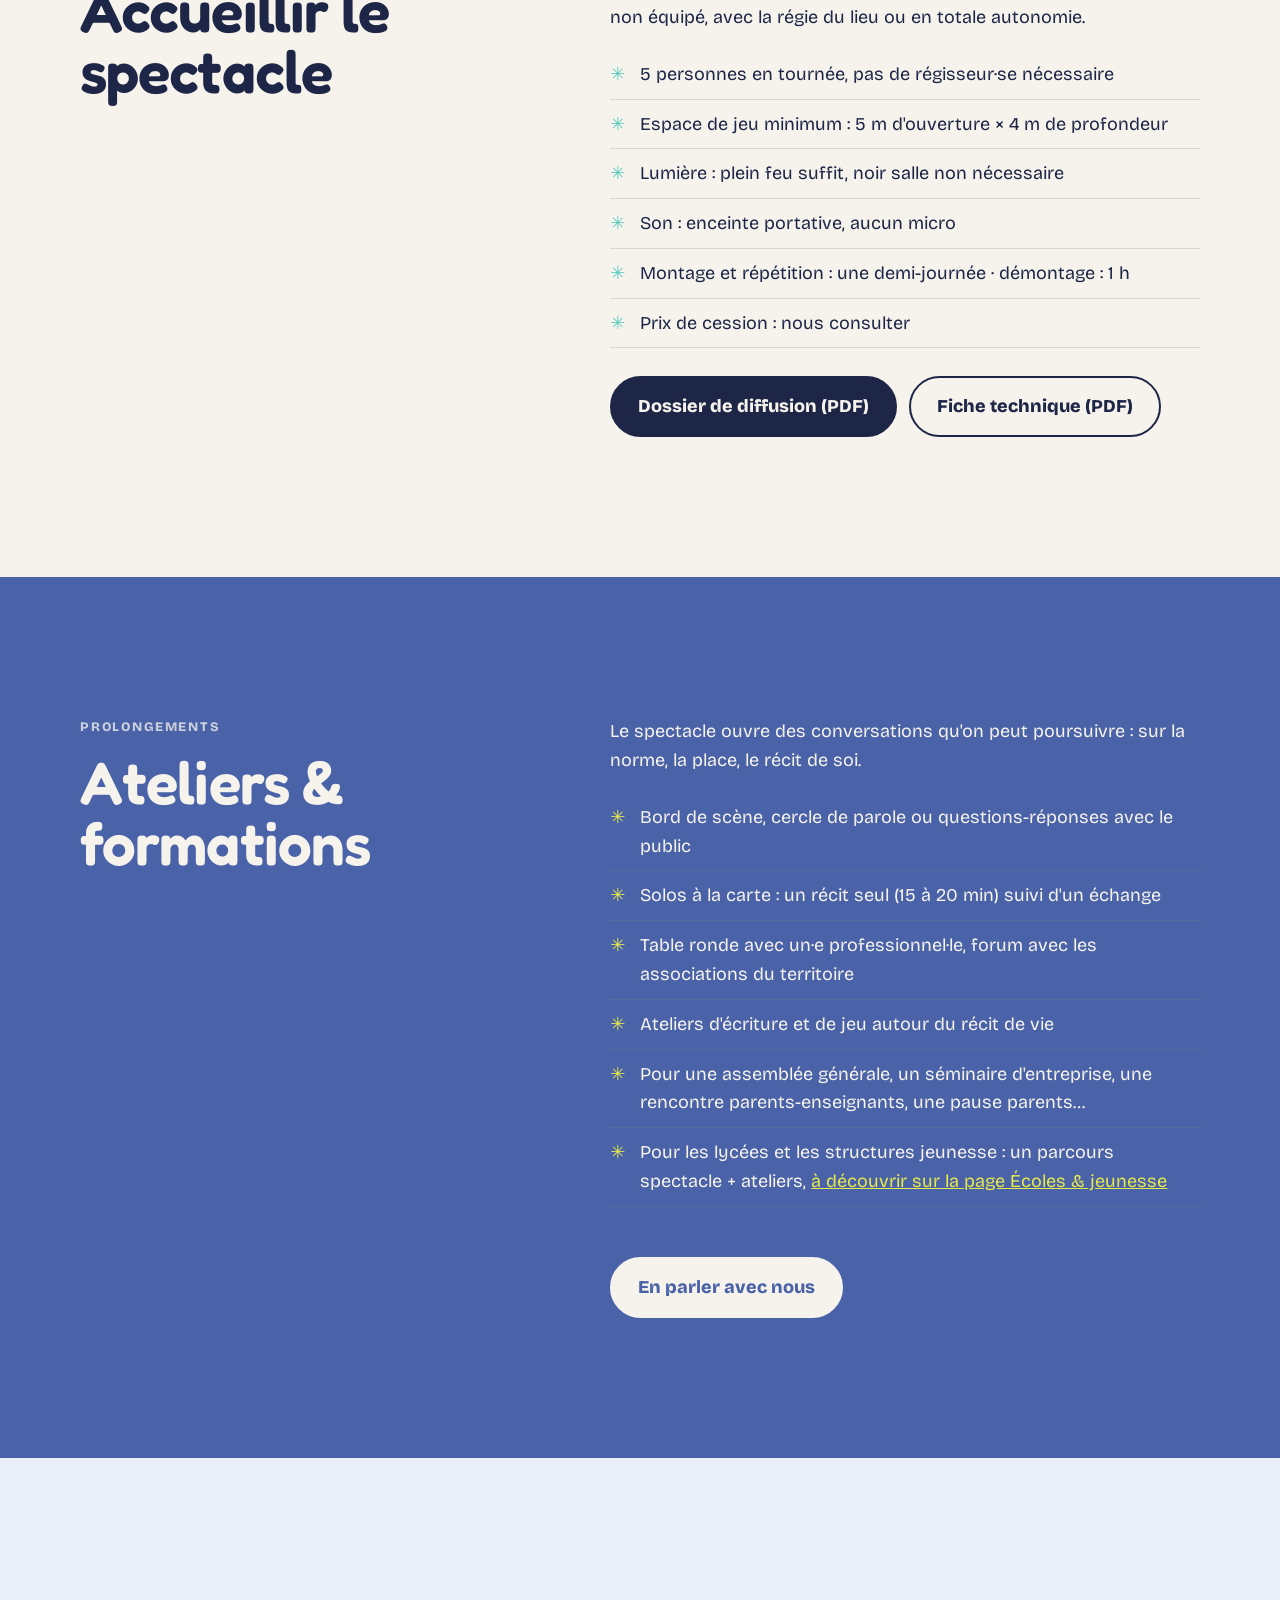
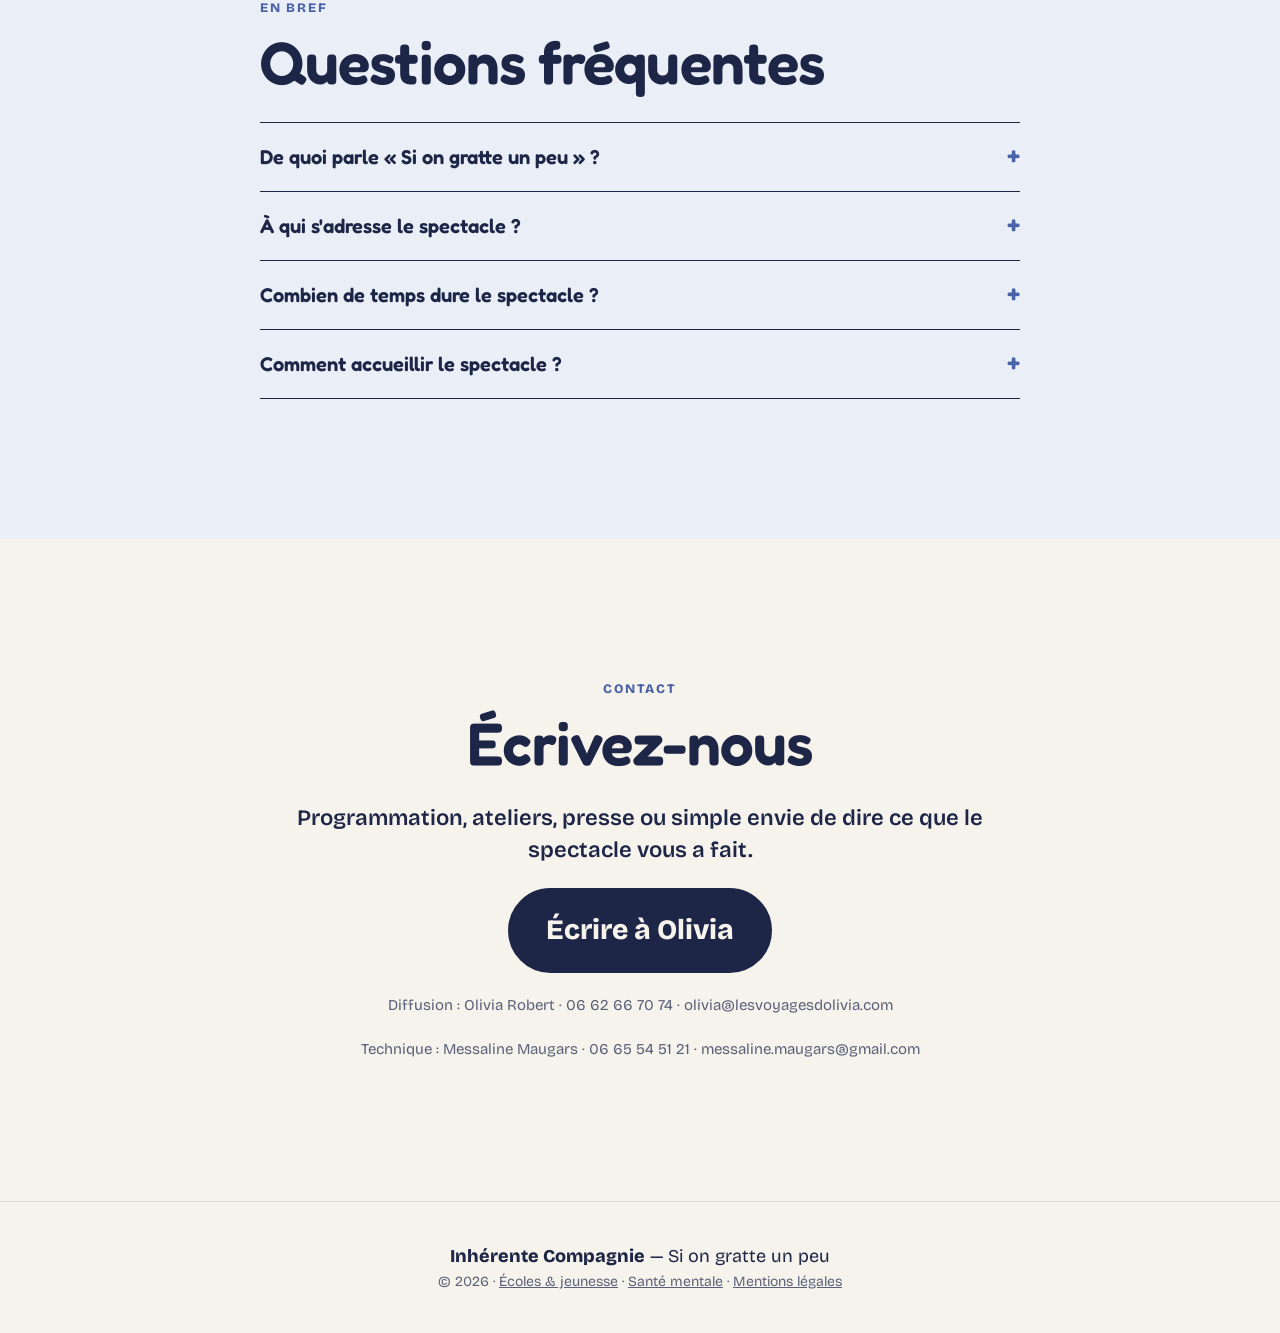
==== commit a61a8881: "Page Écoles & jeunesse : parcours spectacle + ateliers, liens dans le menu, le pied de page et la se" ====
--- a/index.html
+++ b/index.html
@@ -206,6 +206,7 @@
     <a href="#dates">Dates</a>
     <a href="#pros">Programmateurs</a>
     <a href="#ateliers">Ateliers</a>
+    <a href="ecoles-jeunesse.html">Écoles &amp; jeunesse</a>
     <a href="sante-mentale.html">Santé mentale</a>
     <a href="#contact">Contact</a>
   </nav>
@@ -423,6 +424,7 @@
           <li>Table ronde avec un·e professionnel·le, forum avec les associations du territoire</li>
           <li>Ateliers d'écriture et de jeu autour du récit de vie</li>
           <li>Pour une assemblée générale, un séminaire d'entreprise, une rencontre parents-enseignants, une pause parents…</li>
+          <li>Pour les lycées et les structures jeunesse : un parcours spectacle + ateliers, <a href="ecoles-jeunesse.html">à découvrir sur la page Écoles &amp; jeunesse</a></li>
         </ul>
         <a class="btn btn--light" href="#contact">En parler avec nous</a>
       </div>
@@ -457,7 +459,7 @@
 
 <footer class="footer">
   <p><strong>Inhérente Compagnie</strong> — Si on gratte un peu</p>
-  <p class="footer__small">© 2026 · <a href="sante-mentale.html">Santé mentale</a> · <a href="mentions-legales.html">Mentions légales</a></p>
+  <p class="footer__small">© 2026 · <a href="ecoles-jeunesse.html">Écoles &amp; jeunesse</a> · <a href="sante-mentale.html">Santé mentale</a> · <a href="mentions-legales.html">Mentions légales</a></p>
 </footer>
 
 <script src="script.js"></script>
--- a/style.css
+++ b/style.css
@@ -44,11 +44,11 @@
 .nav__logo { font-family: var(--display); font-weight: 700; font-size: 21px; text-decoration: none; }
 .nav__logo em { font-weight: 500; color: var(--teal); }
 .nav__links { display: flex; gap: 22px; }
-.nav__links a { text-decoration: none; font-weight: 600; font-size: 15px; }
+.nav__links a { text-decoration: none; font-weight: 600; font-size: 15px; white-space: nowrap; }
 .nav__links a:hover { color: var(--blue); }
 .nav__toggle { display: none; background: none; border: 1.5px solid var(--ink); border-radius: 99px; padding: 6px 14px; font: 600 14px var(--body); }
 
-@media (max-width: 820px) {
+@media (max-width: 1180px) {
   .nav__toggle { display: block; }
   .nav__links {
     position: absolute; top: 100%; left: 0; right: 0;
@@ -296,3 +296,28 @@
   .card__img { aspect-ratio: 4 / 3; }
   .card h3 { font-size: 26px; }
 }
+
+/* Page Écoles & jeunesse */
+.ej-hero { position: relative; overflow: hidden; }
+.ej-hero .shape--flower { top: 110px; right: 7%; }
+.ej-hero .shape--star { top: 62%; right: 10%; }
+.ej-hero .shape--square { top: 38%; right: 3%; }
+@media (max-width: 1240px) { .ej-hero .shape--square, .ej-hero .shape--star { display: none; } }
+.ej-hero .wrap { position: relative; z-index: 1; }
+@media (max-width: 900px) { .ej-hero .shape { opacity: .35; } }
+@media (max-width: 700px) { .ej-hero .shape--square, .ej-hero .shape--star { display: none; } .ej-hero .shape--flower { top: 84px; right: 4%; } }
+.ej-steps { display: grid; grid-template-columns: repeat(3, 1fr); gap: 22px; margin-top: 34px; align-items: start; }
+@media (max-width: 960px) { .ej-steps { grid-template-columns: 1fr; max-width: 720px; margin-left: auto; margin-right: auto; } }
+.ej-step { position: relative; padding-top: 34px; }
+.ej-step h3 { font-family: var(--display); font-size: 23px; line-height: 1.15; color: var(--blue-deep); margin-bottom: 10px; }
+.ej-num { position: absolute; top: -18px; left: 22px; width: 42px; height: 42px; border-radius: 50%; background: var(--yellow); color: var(--ink);
+          display: grid; place-items: center; font-family: var(--display); font-weight: 700; font-size: 21px; }
+.ej-list { list-style: none; }
+.ej-list li { position: relative; padding: 8px 0 8px 24px; font-size: 16px; border-bottom: 1px solid #E2E6F0; }
+.ej-list li:last-child { border-bottom: 0; }
+.ej-list li::before { content: "✳"; position: absolute; left: 0; color: var(--teal); }
+.ej-quote { margin-top: 26px; padding: 22px 26px; border-radius: var(--radius); background: rgba(255,255,255,.12); font-family: var(--display); font-size: 20px; line-height: 1.35; }
+.ej-quote cite { display: block; margin-top: 10px; font-family: var(--body); font-style: normal; font-size: 15px; opacity: .85; }
+.ej-h3 { font-family: var(--display); font-size: 22px; color: var(--blue-deep); margin: 26px 0 8px; }
+
+.sm .section p + p { margin-top: 14px; }
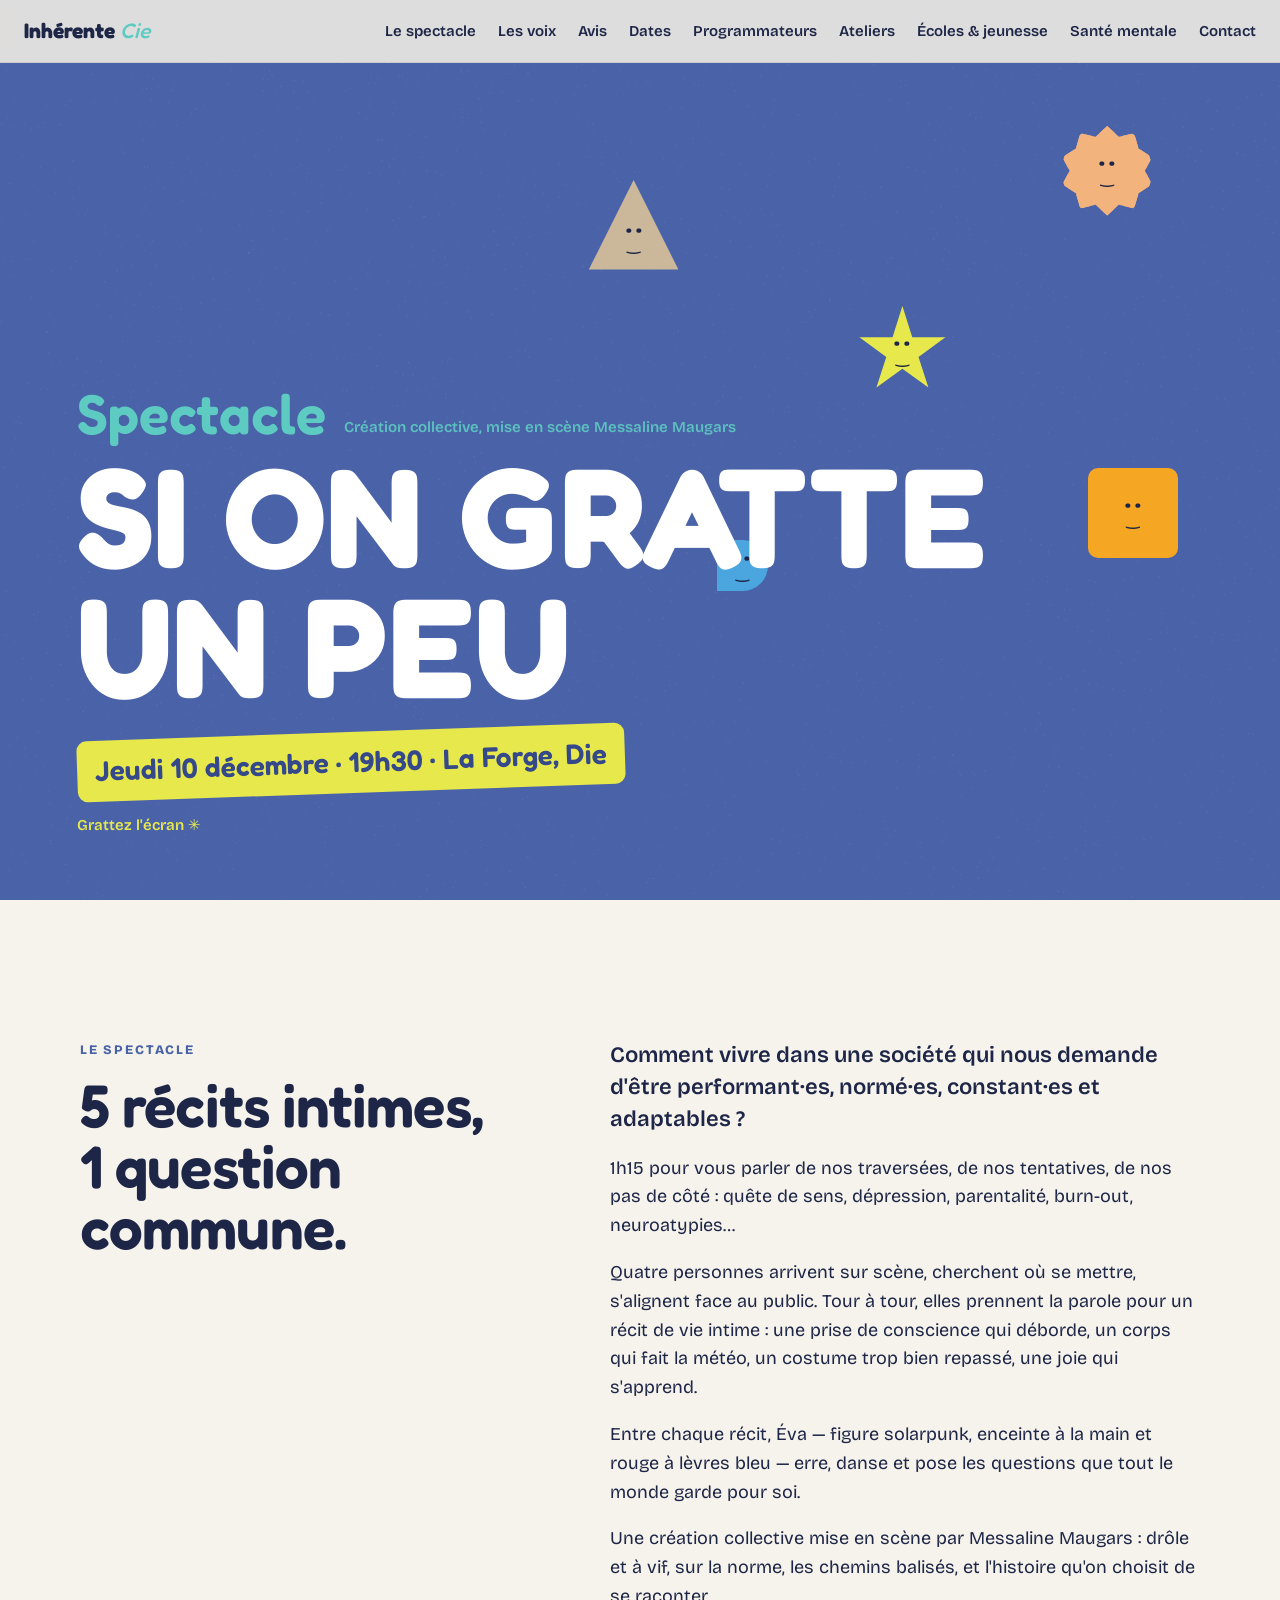
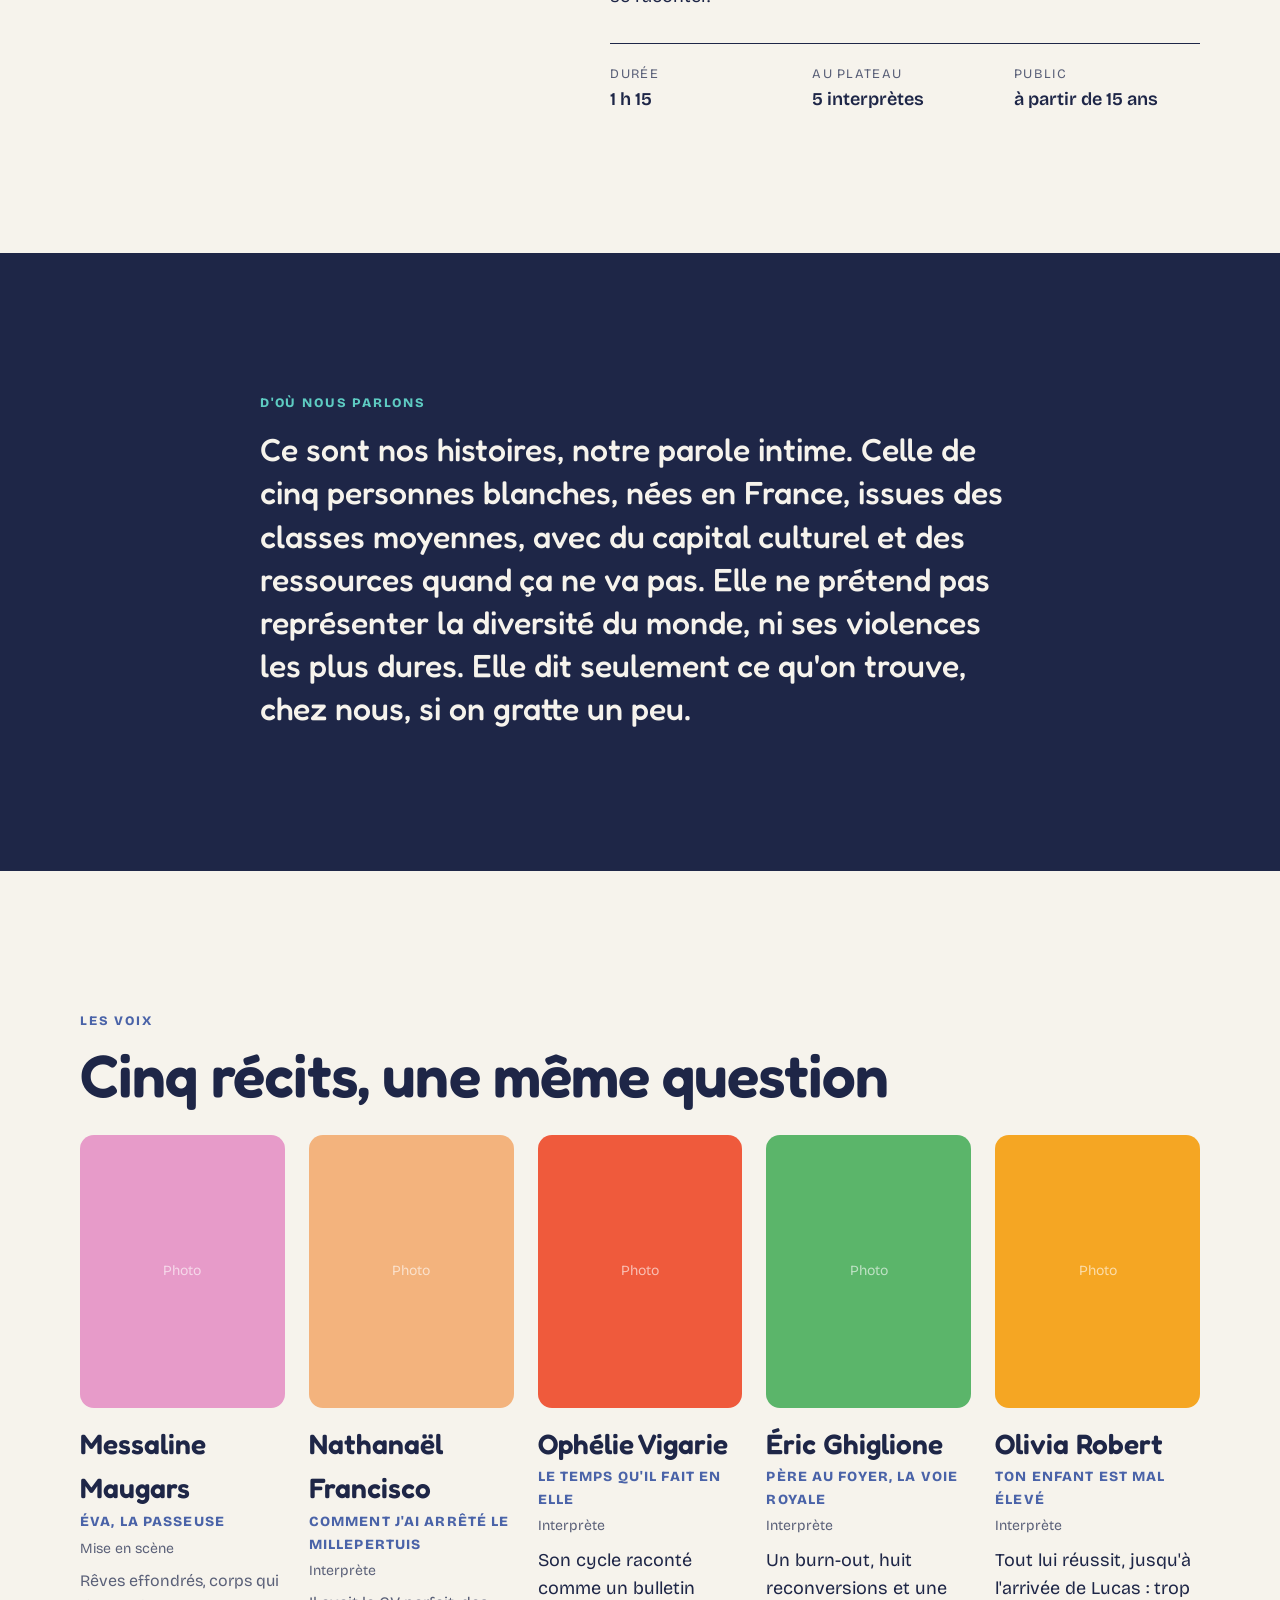
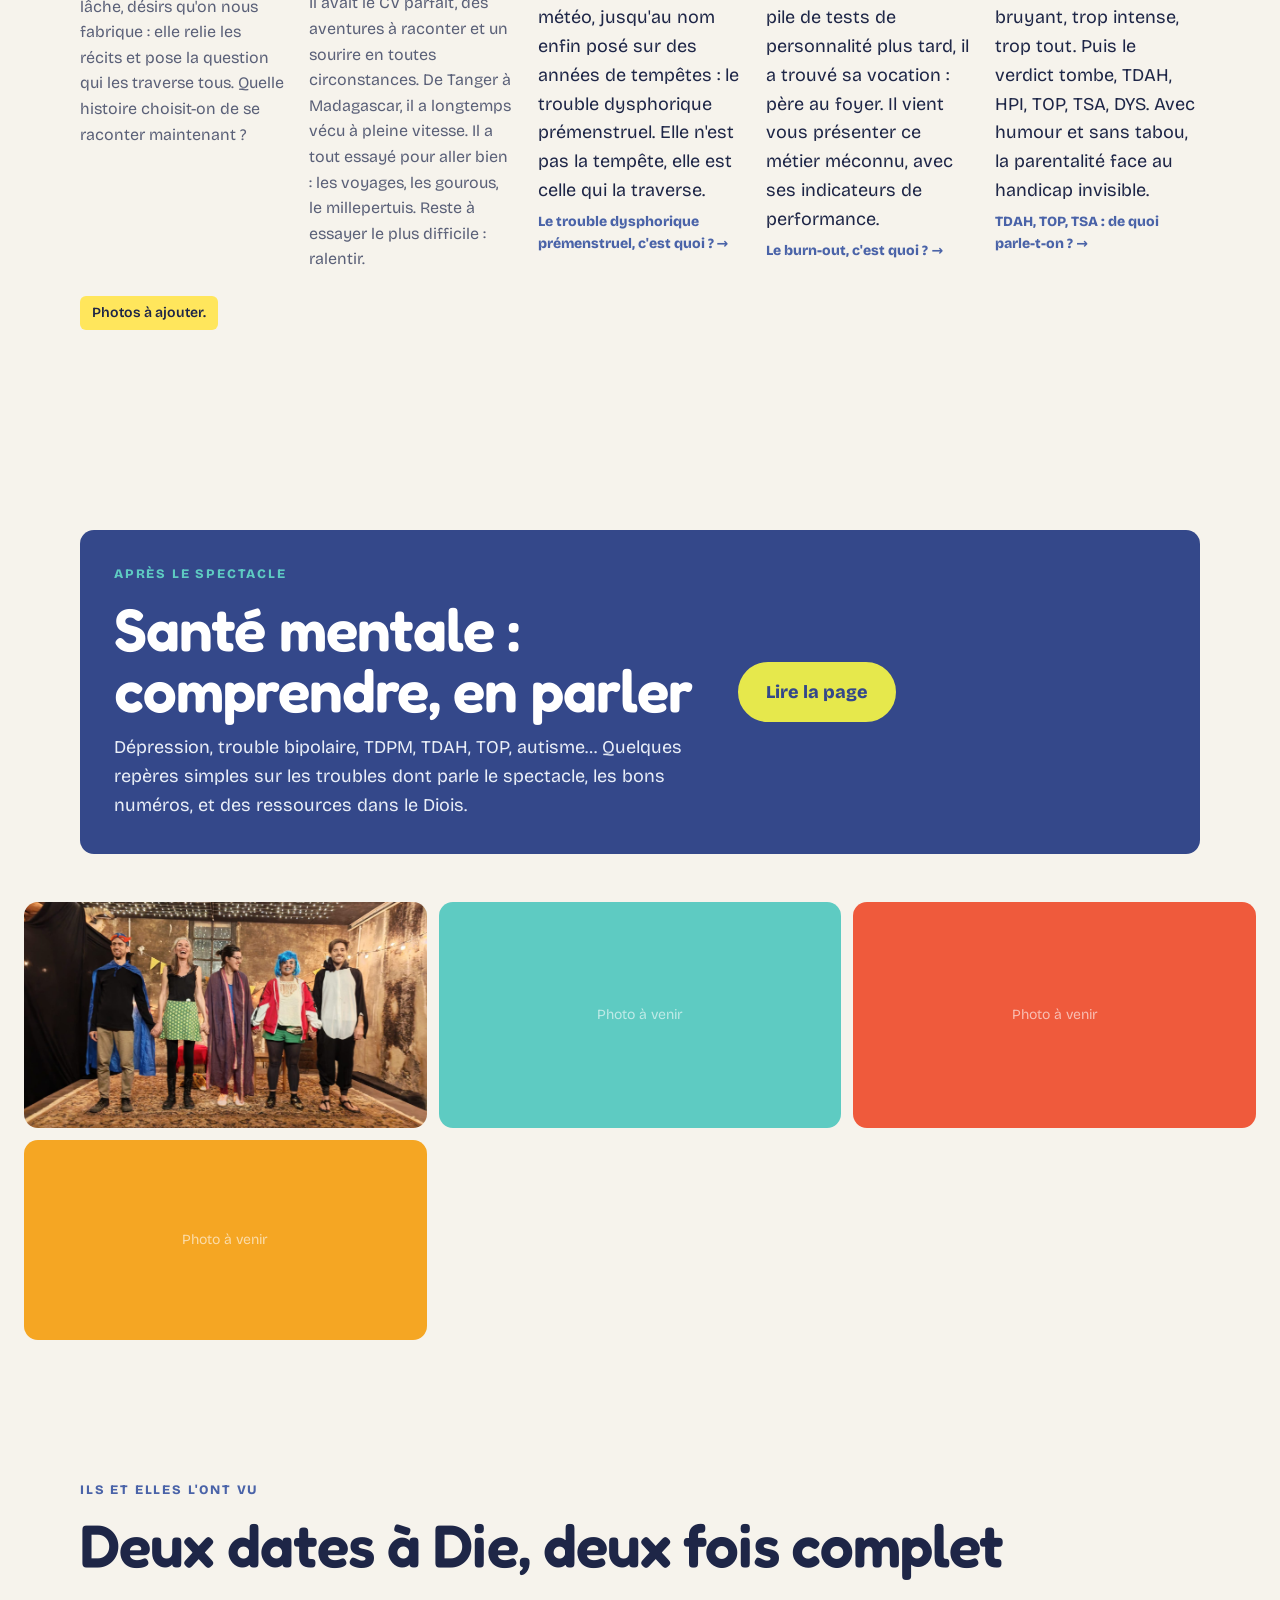
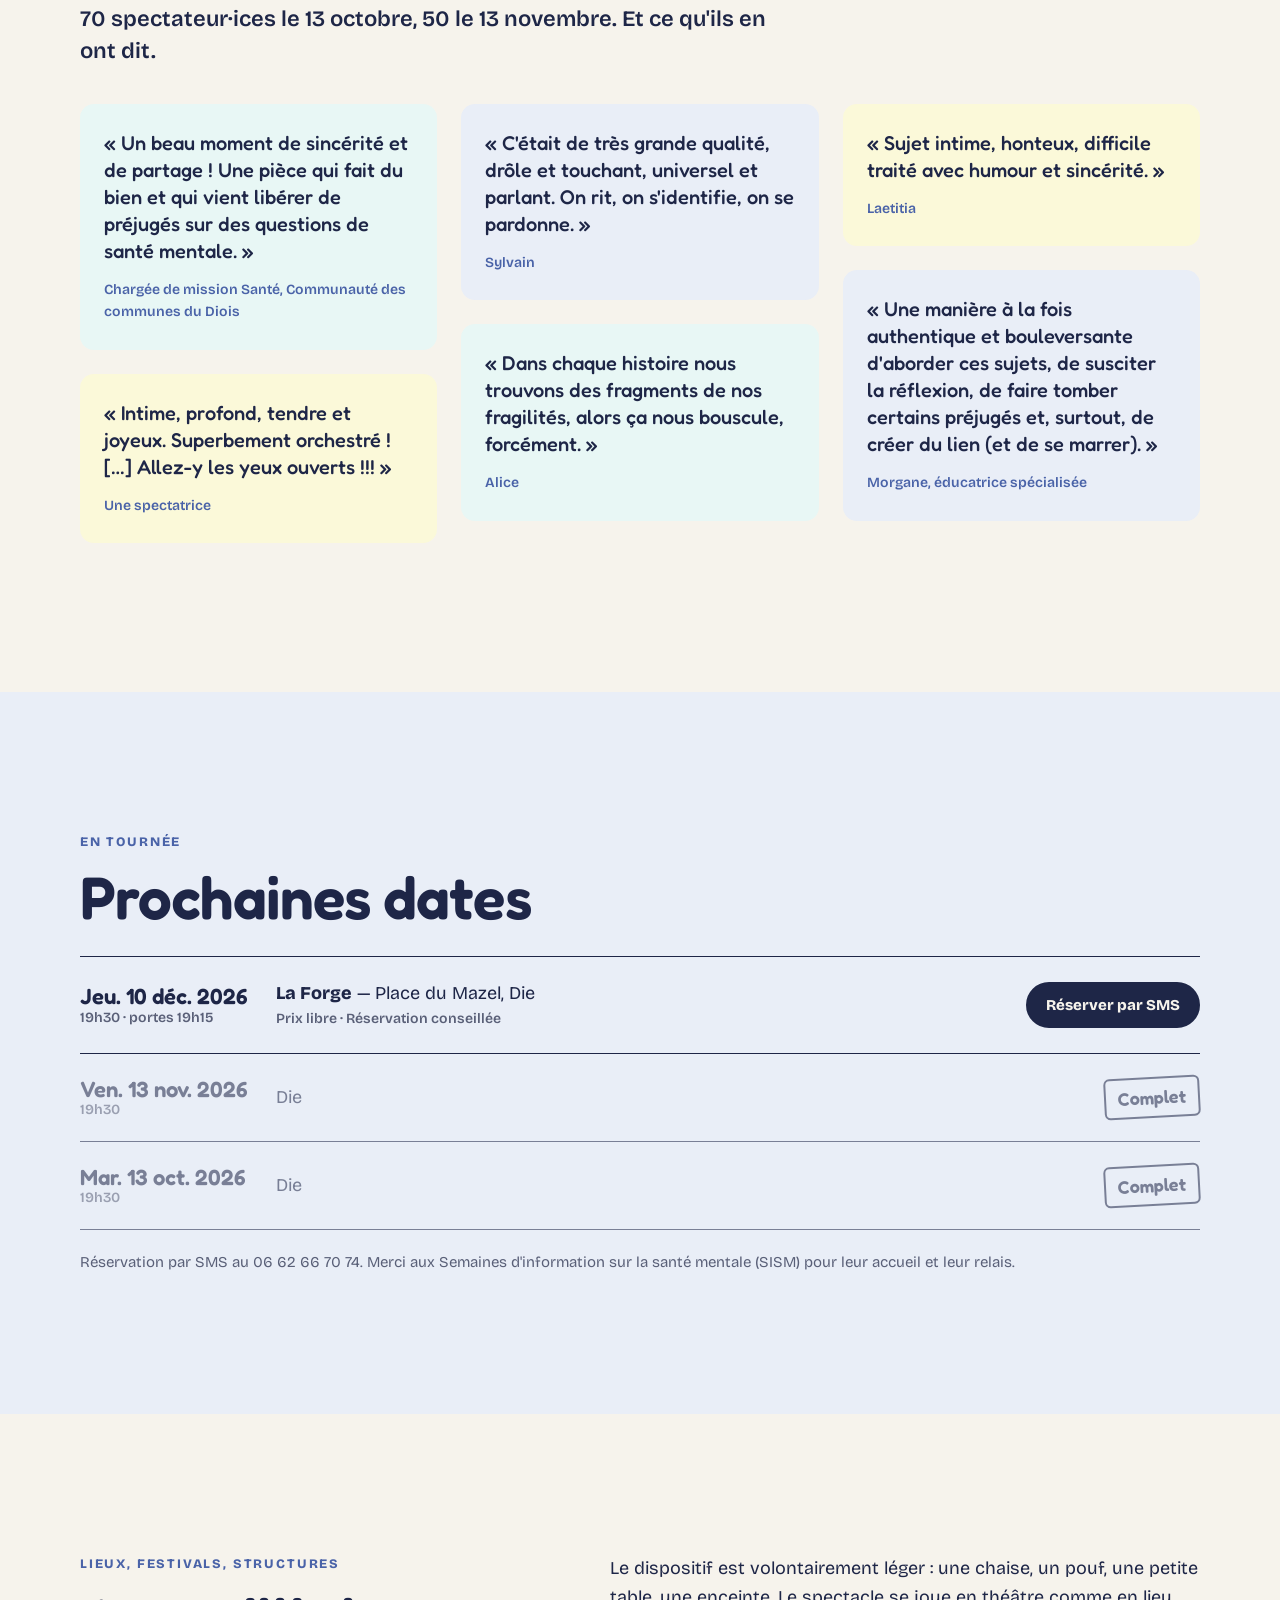
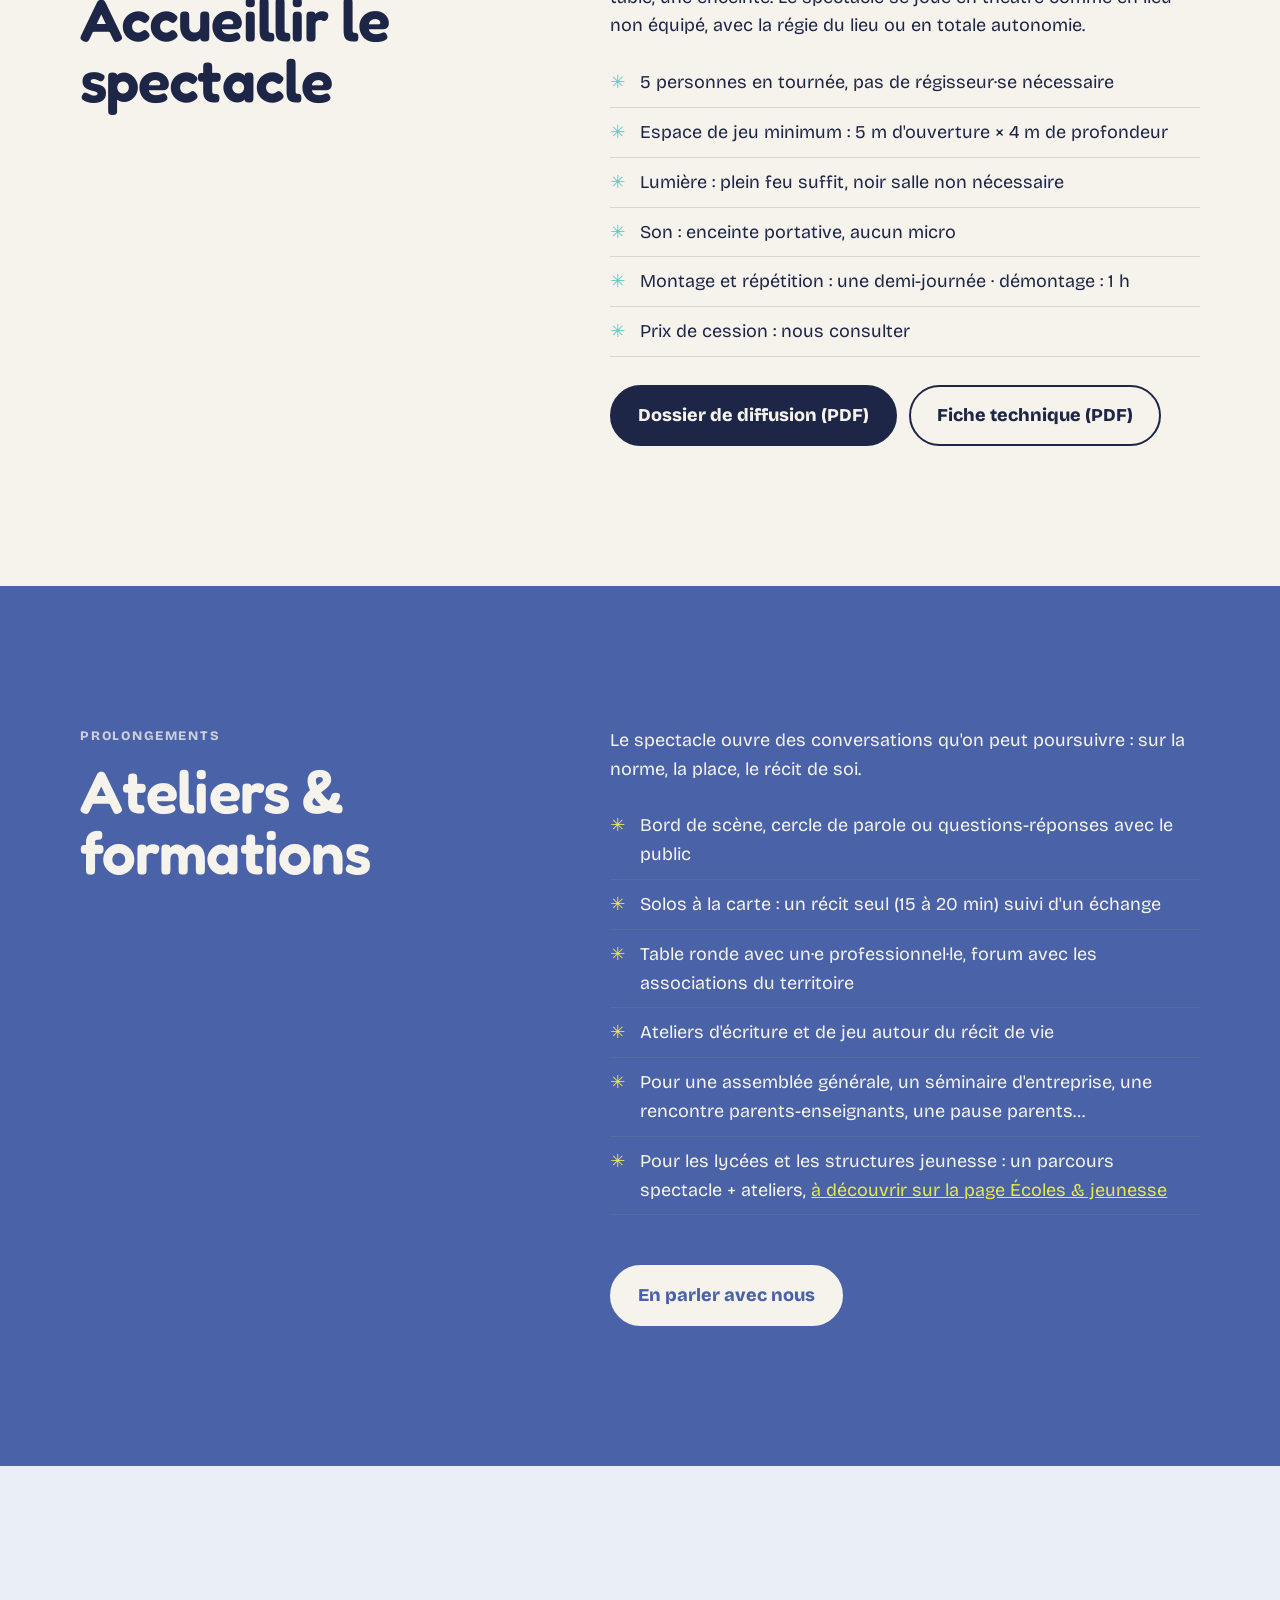
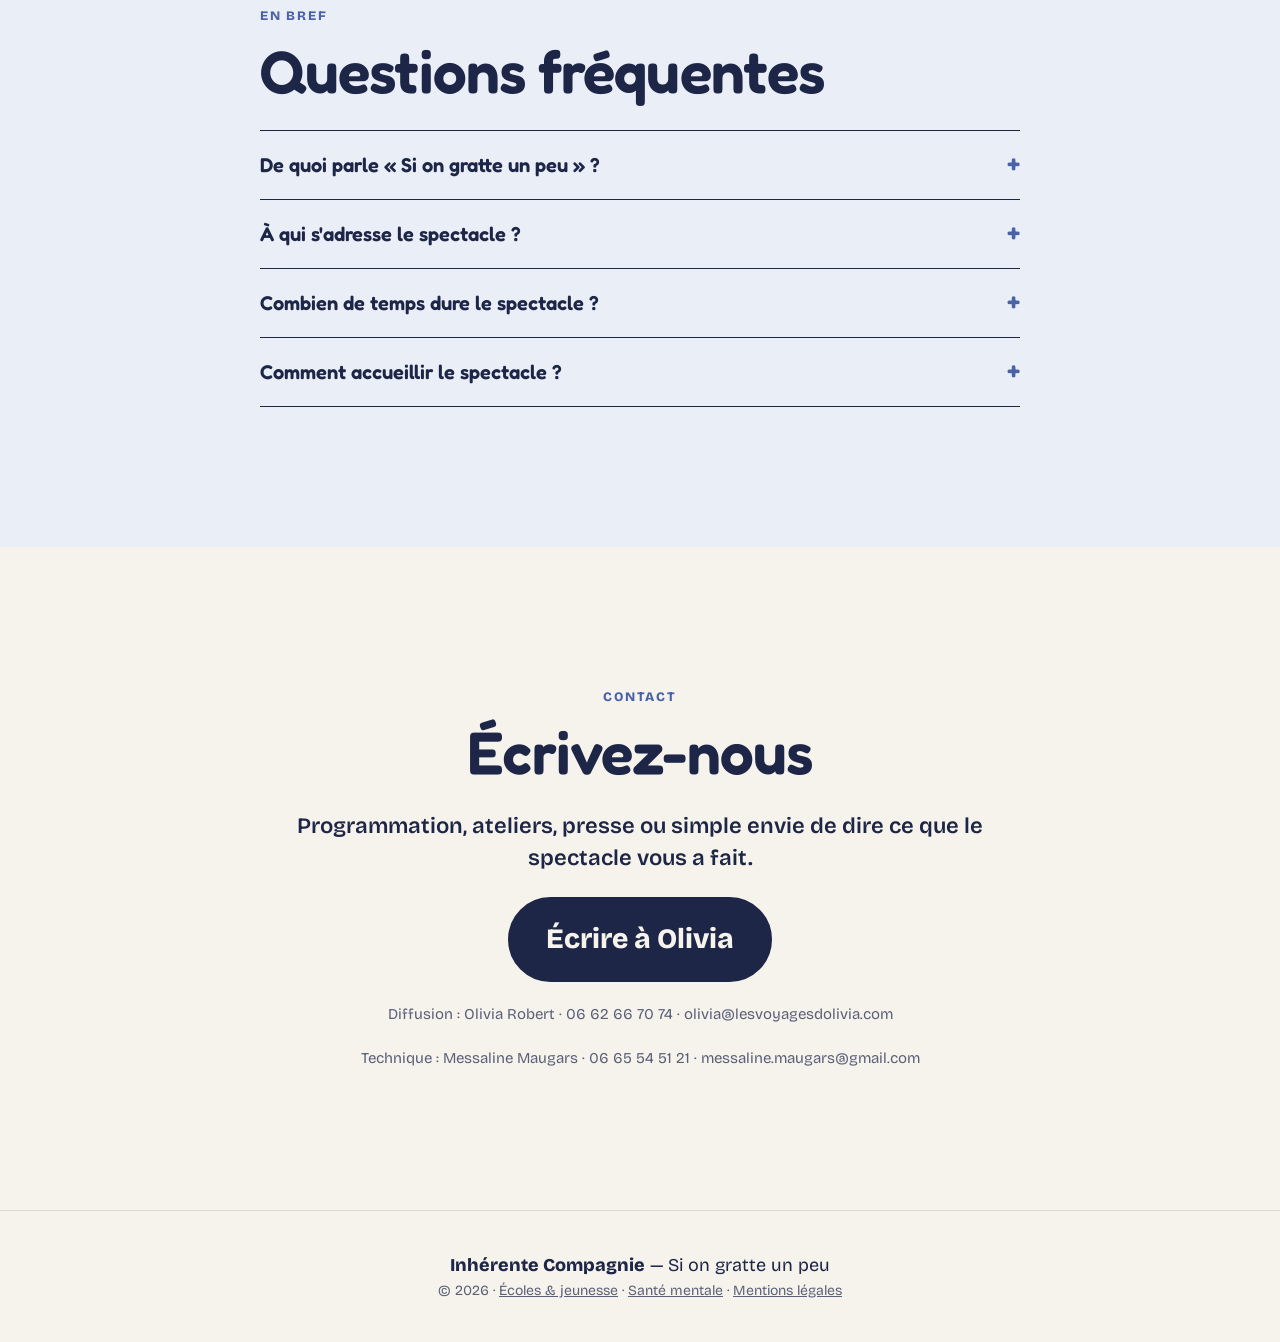
==== commit 0351e0b8: "Nouveau descriptif du récit de Nathanaël Co-Authored-By: Claude Opus 5.5 <noreply@anthropic.com> Cla" ====
--- a/index.html
+++ b/index.html
@@ -286,7 +286,7 @@
           <h3>Nathanaël Francisco</h3>
           <p class="card__role">Comment j'ai arrêté le millepertuis</p>
           <p class="card__sub">Interprète</p>
-          <p>De l'école de commerce aux enfants des rues de Madagascar, des gourous du développement personnel aux angoisses du dimanche matin : une quête de sens drôle et lucide, qui finit par le ramener aux autres.</p>
+          <p>Il avait le CV parfait, des aventures à raconter et un sourire en toutes circonstances. De Tanger à Madagascar, il a longtemps vécu à pleine vitesse. Il a tout essayé pour aller bien : les voyages, les gourous, le millepertuis. Reste à essayer le plus difficile : ralentir.</p>
         </article>
         <article class="card">
           <div class="card__img" style="--tone:#EF5A3C"><span>Photo</span></div>
--- a/style.css
+++ b/style.css
@@ -321,3 +321,49 @@
 .ej-h3 { font-family: var(--display); font-size: 22px; color: var(--blue-deep); margin: 26px 0 8px; }
 
 .sm .section p + p { margin-top: 14px; }
+
+/* Fiches santé mentale repliables */
+details.sm-card { padding: 0; }
+details.sm-card summary { list-style: none; cursor: pointer; padding: 22px 64px 22px 26px; position: relative; }
+details.sm-card summary::-webkit-details-marker { display: none; }
+details.sm-card summary h2 { margin-bottom: 8px; }
+details.sm-card summary .sm-tag { margin-bottom: 0; }
+.sm-open { position: absolute; top: 22px; right: 22px; width: 32px; height: 32px; border-radius: 50%; background: var(--paper-2); }
+.sm-open::before, .sm-open::after { content: ""; position: absolute; left: 50%; top: 50%; width: 14px; height: 2.5px; border-radius: 2px; background: var(--blue-deep); transform: translate(-50%, -50%); transition: transform .2s; }
+.sm-open::after { transform: translate(-50%, -50%) rotate(90deg); }
+details.sm-card[open] .sm-open::after { transform: translate(-50%, -50%) rotate(0deg); }
+details.sm-card summary:hover .sm-open { background: var(--yellow); }
+details.sm-card summary:focus-visible { outline: 3px solid var(--teal); outline-offset: 2px; border-radius: var(--radius); }
+details.sm-card[open] { border-color: var(--blue); }
+.sm-body { padding: 0 26px 22px; }
+.sm-body > p:first-child { margin-top: 4px; }
+.sm-toc__k2 { margin-top: 18px; }
+.sm-toc__agir a { background: #FBF9D9; }
+.sm-all { margin-top: 16px; background: none; border: 1.5px solid var(--blue-deep); color: var(--blue-deep); border-radius: 99px; padding: 7px 16px; font: 600 14px var(--body); cursor: pointer; }
+.sm-all:hover { background: var(--blue-deep); color: #fff; }
+@media (max-width: 700px) { details.sm-card summary { padding: 18px 58px 18px 20px; } .sm-open { top: 18px; right: 16px; } .sm-body { padding: 0 20px 18px; } details.sm-card summary h2 { font-size: 22px; } }
+@media print { .sm-open, .sm-all { display: none; } }
+
+/* Capsule Tempête mentale */
+.tm-capsule { margin-top: 26px; background: var(--paper); color: var(--ink); border-radius: var(--radius); padding: 26px; box-shadow: 0 6px 0 var(--blue-deep); }
+.tm-title { font-family: var(--display); font-weight: 700; font-size: 28px; color: var(--blue-deep); line-height: 1.1; }
+.tm-title::before { content: "🎧 "; }
+.tm-sub { font-size: 16px; margin-top: 8px; color: var(--muted); }
+.tm-player { margin-top: 18px; border-radius: 12px; overflow: hidden; background: #fff; }
+.tm-player iframe { display: block; width: 100%; height: 190px; border: 0; }
+.tm-list { list-style: none; margin-top: 16px; }
+.tm-ep { display: flex; gap: 14px; align-items: center; padding: 10px 8px; border-top: 1px solid #E2E6F0; border-radius: 10px; scroll-margin-top: 100px; }
+.tm-ep.is-on { background: #FBF9D9; }
+.tm-ep strong { display: block; font-size: 16.5px; line-height: 1.3; }
+.tm-num { display: inline-block; font-size: 12px; font-weight: 700; letter-spacing: .06em; color: var(--blue); margin-bottom: 2px; }
+.tm-meta { display: block; font-size: 13.5px; color: var(--muted); }
+.tm-meta a { color: var(--blue); font-weight: 600; }
+.tm-play { flex: none; width: 42px; height: 42px; border-radius: 50%; border: 0; background: var(--blue); color: #fff; font-size: 15px; cursor: pointer; display: grid; place-items: center; padding-left: 3px; }
+.tm-play:hover, .tm-ep.is-on .tm-play { background: var(--yellow); color: var(--ink); }
+.tm-play:focus-visible { outline: 3px solid var(--teal); outline-offset: 2px; }
+.tm-note { font-size: 13px; color: var(--muted); margin-top: 14px; }
+.tm-note a { color: var(--blue); }
+.tm-h3 { font-family: var(--display); font-size: 22px; margin: 34px 0 10px; }
+.sm-listen a { display: inline-block; font-weight: 700; font-size: 15px; color: var(--blue); text-decoration: none; background: var(--paper-2); padding: 6px 12px; border-radius: 99px; }
+.sm-listen a:hover { background: var(--yellow); color: var(--ink); }
+@media (max-width: 700px) { .tm-capsule { padding: 20px 16px; } .tm-title { font-size: 24px; } }
